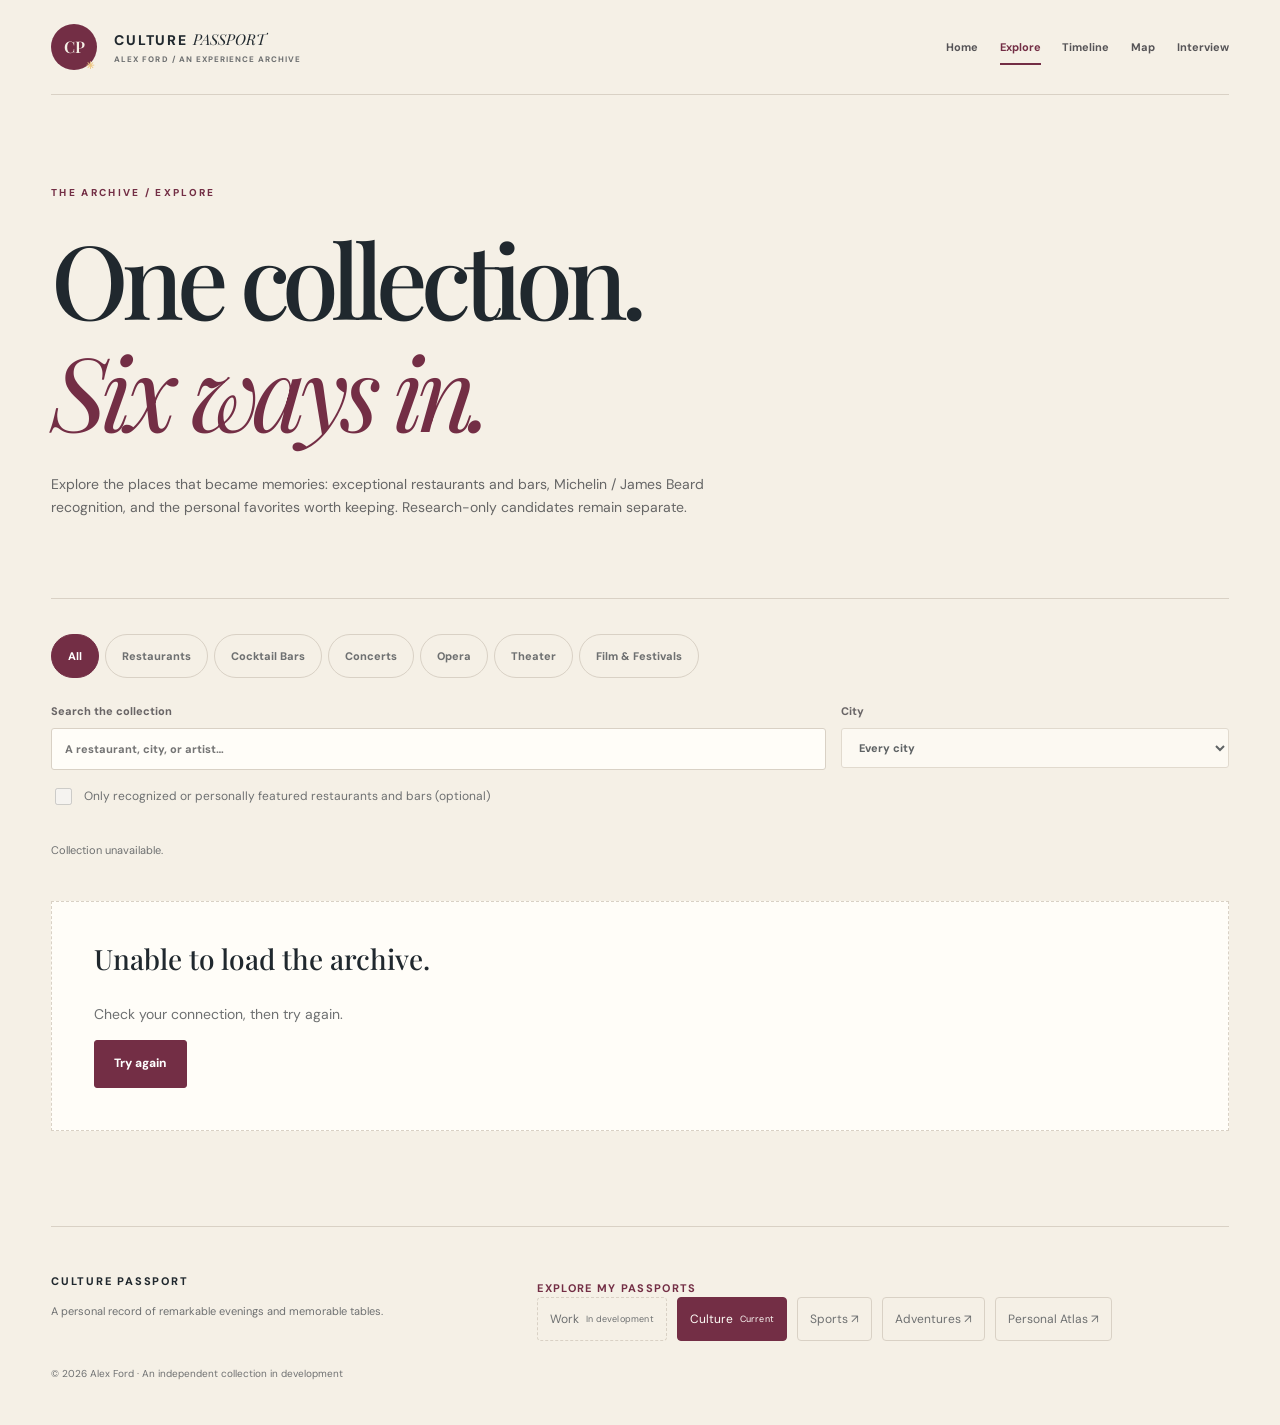
==== explore.html @ 27fec859 "Make optional dining highlights explicit in Explore" ====
<!doctype html>
<html lang="en"><head>
<meta charset="utf-8"><meta name="viewport" content="width=device-width,initial-scale=1,viewport-fit=cover">
<meta name="theme-color" content="#f5f0e6"><meta name="description" content="Culture Passport — a personal record of restaurants, concerts, opera, theater and film, organized by memory, venue and time.">
<meta name="robots" content="noindex, nofollow">
<title>Explore | Culture Passport · Alex Ford</title>
<link rel="icon" href="./favicon.svg" type="image/svg+xml"><link rel="stylesheet" href="./assets/site.css?v=20261027">
<script defer src="./assets/app.js?v=20261027"></script>
</head><body data-page="explore"><a class="skip-link" href="#main">Skip to content</a><div class="layout"><header class="masthead">
  <a class="monogram" href="./index.html" aria-label="Culture Passport home">CP<span>✳</span></a>
  <a class="wordmark" href="./index.html">CULTURE <em>PASSPORT</em><small>ALEX FORD / AN EXPERIENCE ARCHIVE</small></a>
  <nav class="nav" aria-label="Primary navigation">
    <a data-nav="home" href="./index.html">Home</a>
    <a data-nav="explore" href="./explore.html">Explore</a>
    <a data-nav="timeline" href="./timeline.html">Timeline</a>
    <a data-nav="map" href="./map.html">Map</a>
    <a data-nav="interview" href="./interview.html">Interview</a>
  </nav>
</header><main id="main">
<section class="page-intro"><p class="eyebrow">THE ARCHIVE / EXPLORE</p><h1>One collection.<br><em>Six ways in.</em></h1><p>Explore the places that became memories: exceptional restaurants and bars, Michelin / James Beard recognition, and the personal favorites worth keeping. Research-only candidates remain separate.</p></section>
<section class="browser" aria-label="Explore controls"><div class="tabstrip" role="group" aria-label="Culture category"><button type="button" data-type="all" class="active" aria-pressed="true">All</button><button type="button" data-type="dining" aria-pressed="false">Restaurants</button><button type="button" data-type="bar" aria-pressed="false">Cocktail Bars</button><button type="button" data-type="concert" aria-pressed="false">Concerts</button><button type="button" data-type="opera" aria-pressed="false">Opera</button><button type="button" data-type="theater" aria-pressed="false">Theater</button><button type="button" data-type="film" aria-pressed="false">Film & Festivals</button></div><div class="filter-row"><label>Search the collection<input id="search" type="search" placeholder="A restaurant, city, or artist…"></label><label>City<select id="city-filter"><option value="">Every city</option></select></label></div><label class="memory-option"><input id="highlights-only" type="checkbox"> Only recognized or personally featured restaurants and bars (optional)</label><p class="result-count" id="result-count" aria-live="polite"></p></section>
<div id="explore-results" class="record-grid" aria-live="polite"><div class="empty">Loading records…</div></div>
</main><footer class="footer">
  <div><strong>CULTURE PASSPORT</strong><p>A personal record of remarkable evenings and memorable tables.</p></div>
  <div class="passport-navigation"><p class="passport-label">Explore my Passports</p><nav class="passport-links" aria-label="Passports"><span data-passport="work" class="passport-pending">Work<small>In development</small></span><span data-passport="culture" aria-current="true">Culture<small>Current</small></span><a data-passport="sports" href="https://sports.alexlford.com">Sports ↗</a><a data-passport="adventures" href="https://adventures.alexlford.com">Adventures ↗</a><a data-passport="atlas" href="https://alexlford.github.io/life-map/atlas.html">Personal Atlas ↗</a></nav></div>
  <small>© 2026 Alex Ford · An independent collection in development</small>
</footer></div></body></html>
---- assets/site.css ----
@import url('https://fonts.googleapis.com/css2?family=DM+Sans:wght@400;500;600;700;800&family=Playfair+Display:ital,wght@0,400;0,500;0,600;1,400;1,500&display=swap');
:root{--paper:#f5f0e6;--cream:#fffdf8;--ink:#20282e;--muted:#6e7071;--line:#d9d1c5;--wine:#732e45;--wineDark:#502035;--gold:#ae8a4d;--blue:#31576c;--sage:#647d69;--dark:#202a2d;--sans:'DM Sans',Arial,sans-serif;--serif:'Playfair Display',Georgia,serif;color-scheme:light}
*{box-sizing:border-box}html{scroll-behavior:smooth}body{font:400 14px/1.65 var(--sans);background:var(--paper);color:var(--ink);margin:0}a{color:inherit}a:hover{text-decoration-color:var(--wine)}button,input,select,textarea{font:inherit}button{cursor:pointer}button:focus-visible,a:focus-visible,select:focus-visible,input:focus-visible,textarea:focus-visible{outline:3px solid var(--wine);outline-offset:3px}h1,h2,h3,p{margin-top:0}h1,h2,h3{line-height:1.1}.layout{width:min(1400px,100%);margin:auto;padding:0 clamp(18px,4vw,64px)}.masthead{min-height:95px;display:flex;align-items:center;gap:17px;border-bottom:1px solid var(--line)}.monogram{position:relative;display:grid;place-items:center;flex:none;width:46px;height:46px;background:var(--wine);color:var(--paper);text-decoration:none;border-radius:50%;font:600 16px/1 var(--serif)}.monogram span{position:absolute;right:3px;bottom:0;font-size:10px;color:#eec884}.wordmark{font-size:14px;letter-spacing:.13em;line-height:1.25;text-decoration:none;font-weight:800;white-space:nowrap}.wordmark em{font-family:var(--serif);font-size:15px;font-weight:400;letter-spacing:0}.wordmark small{display:block;margin-top:5px;font-size:8px;color:var(--muted);letter-spacing:.13em}.nav{display:flex;margin-left:auto;align-items:center;gap:clamp(10px,1.7vw,25px)}.nav a{font-size:11px;font-weight:700;text-decoration:none;color:#565457;padding:12px 0;position:relative}.nav a.active,.nav a:hover{color:var(--wine)}.nav a.active:after{content:'';height:2px;position:absolute;left:0;right:0;bottom:4px;background:var(--wine)}
.eyebrow{font-size:10px;letter-spacing:.23em;text-transform:uppercase;font-weight:800;color:var(--wine);margin:0 0 20px}.tiny-star{font-size:20px;vertical-align:middle;margin-right:7px;color:var(--gold)}h1,h2,h3,blockquote{font-family:var(--serif);font-weight:500}h1 em,h2 em,blockquote em{font-weight:400;color:var(--wine)}.hero{display:grid;grid-template-columns:minmax(0,1.18fr) minmax(280px,.82fr);border-bottom:1px solid var(--line);min-height:600px}.hero-copy{padding:clamp(74px,8vw,130px) 24px 90px 0;display:flex;align-items:flex-start;flex-direction:column}.hero h1{font-size:clamp(66px,7.5vw,122px);letter-spacing:-.072em;line-height:.99;margin:0 0 35px}.lead{max-width:540px;font-size:clamp(15px,1.6vw,19px);line-height:1.65;color:#555759}.hero-links{display:flex;align-items:center;gap:26px;margin-top:28px;flex-wrap:wrap}.button-main{display:inline-flex;align-items:center;gap:25px;justify-content:space-between;border:1px solid var(--wine);background:var(--wine);padding:13px 19px;color:white;text-decoration:none;font-size:12px;font-weight:800;border-radius:3px}.button-main:hover{background:var(--wineDark)}.text-link{font-weight:800;color:var(--wine);font-size:12px;text-decoration:none;border-bottom:1px solid #bfaea6;padding-bottom:5px}.hero-art{position:relative;overflow:hidden;background:var(--wine);margin:35px 0 35px 24px;color:#e8cf9d;display:grid;place-items:center;min-height:530px}.hero-art:before{content:'';position:absolute;border:1px solid rgba(250,233,199,.2);inset:28px}.hero-orbit{width:70%;max-width:335px;aspect-ratio:1;border:1px solid rgba(237,215,171,.66);border-radius:50%;display:grid;place-items:center;position:relative;transform:rotate(-12deg)}.hero-orbit:before,.hero-orbit:after{content:'';position:absolute;border:1px solid rgba(237,215,171,.36);border-radius:50%;inset:16px}.hero-orbit:after{inset:-24px;border-style:dashed;opacity:.45}.hero-orbit span{font:italic clamp(60px,9vw,128px)/1 var(--serif);color:#f3e4c8}.art-label{position:absolute;font-size:9px;letter-spacing:.23em;font-weight:700;left:55px}.art-top{top:52px}.art-bottom{bottom:55px}.art-star{position:absolute;font-style:normal;font-size:28px}.star-one{top:26%;right:14%}.star-two{bottom:25%;left:14%;font-size:16px}.metrics{display:grid;grid-template-columns:repeat(4,1fr);border-bottom:1px solid var(--line)}.metrics>div{padding:26px 14px 28px;border-right:1px solid var(--line)}.metrics>div:last-child{border-right:0}.metrics strong{font:500 45px/1 var(--serif);display:block}.metrics span{display:block;font-size:10px;letter-spacing:.06em;color:var(--muted);margin-top:8px}
.home-section{padding:90px 0;border-bottom:1px solid var(--line)}.section-head{display:flex;align-items:end;justify-content:space-between;gap:24px;margin-bottom:32px}.section-head h2,.home-section h2,.copy-panel h2{font-size:clamp(36px,4vw,57px);letter-spacing:-.04em;margin:0}.section-head>p{max-width:300px;color:var(--muted);font-size:12px}.chapter-grid{display:grid;grid-template-columns:repeat(4,1fr);gap:14px}.chapter{min-height:354px;display:flex;flex-direction:column;padding:22px;border:1px solid var(--line);background:var(--cream);text-decoration:none;transition:transform .2s,border-color .2s}.chapter:hover{transform:translateY(-4px);border-color:var(--wine)}.chapter-symbol{font-size:58px;line-height:1;color:var(--wine);height:94px;font-family:var(--serif)}.chapter-concert .chapter-symbol{color:var(--blue)}.chapter-opera .chapter-symbol{color:var(--sage)}.chapter-theater .chapter-symbol{color:var(--gold)}.chapter-number{font-size:9px;color:var(--wine);font-weight:800;letter-spacing:.14em}.chapter h3{font-size:clamp(23px,2.4vw,35px);letter-spacing:-.04em;margin:13px 0 10px}.chapter p{color:var(--muted);font-size:12px;line-height:1.7}.chapter-bottom{display:flex;align-items:center;justify-content:space-between;gap:8px;border-top:1px solid var(--line);margin-top:auto;padding-top:18px;font-size:10px;color:var(--wine)}.chapter-bottom b{font-weight:800}.split-section{display:grid;grid-template-columns:.7fr 1.3fr;gap:50px}.section-intro{max-width:380px;color:var(--muted);font-size:13px;line-height:1.8;margin:26px 0}.featured-list{border-top:1px solid var(--line)}.feature-row{display:grid;grid-template-columns:100px 1fr auto;align-items:center;gap:18px;text-decoration:none;padding:24px 10px;border-bottom:1px solid var(--line)}.feature-row:hover{background:rgba(115,46,69,.04)}.feature-year{font:24px var(--serif);color:var(--wine)}.feature-row strong{font:22px var(--serif)}.feature-row small{display:block;color:var(--muted);font-size:11px}.feature-arrow{color:var(--wine)}.closing{text-align:center;padding:105px 0 115px}.closing>span{font-size:30px;color:var(--wine)}.closing blockquote{font-size:clamp(34px,4.5vw,65px);line-height:1.3;margin:25px auto 35px}.closing>div{display:flex;gap:30px;justify-content:center;flex-wrap:wrap}.closing a{font-size:12px;color:var(--wine);font-weight:700}.footer{display:grid;grid-template-columns:1fr 1fr;gap:25px;padding:42px 0;border-top:1px solid var(--line);color:var(--muted)}.footer strong{font-weight:800;color:var(--ink);letter-spacing:.16em;font-size:11px}.footer p{font-size:11px;margin:10px 0 0}.footer small{grid-column:1/-1;font-size:10px}.footer-links{display:flex;justify-content:flex-end;align-items:start;gap:20px;flex-wrap:wrap}.footer-links a{text-decoration:none;color:var(--wine);font-size:11px;font-weight:700}
.page-intro{padding:90px 0 65px;border-bottom:1px solid var(--line)}.page-intro h1{font-size:clamp(65px,8vw,115px);letter-spacing:-.07em;margin:0 0 26px}.page-intro>p:last-child{color:#666;max-width:670px;font-size:14px}.browser{padding:35px 0 22px}.tabstrip{display:flex;flex-wrap:wrap;gap:6px}.tabstrip button{border:1px solid var(--line);border-radius:30px;background:transparent;padding:10px 16px;font-size:11px;font-weight:800;color:var(--muted)}.tabstrip button.active{background:var(--wine);border-color:var(--wine);color:white}.filter-row{display:grid;grid-template-columns:minmax(240px,2fr) minmax(190px,1fr);gap:15px;margin-top:24px}.filter-row label,.timeline-tools label{font-size:11px;font-weight:800;color:#696566}.filter-row input,.filter-row select,.timeline-tools select{display:block;width:100%;margin-top:8px;padding:11px 13px;border:1px solid var(--line);background:var(--cream);color:var(--ink);border-radius:3px}.result-count{font-size:11px;margin:18px 0 0;color:var(--muted)}.record-grid{display:grid;grid-template-columns:repeat(3,minmax(0,1fr));gap:16px;padding:20px 0 95px}.record-card{padding:25px;border:1px solid var(--line);background:var(--cream);display:flex;flex-direction:column;min-height:285px;text-decoration:none}.record-card:hover{border-color:var(--wine)}.record-card .eyebrow{margin-bottom:42px}.record-card h3{font-size:29px;letter-spacing:-.03em;margin:0 0 12px}.record-card p{color:var(--muted);font-size:12px;line-height:1.7}.record-footer{margin-top:auto;border-top:1px solid var(--line);padding-top:14px;display:flex;justify-content:space-between;gap:8px;color:var(--wine);font-size:11px;font-weight:700}.empty{grid-column:1/-1;padding:42px;border:1px dashed var(--line);background:var(--cream);color:var(--muted)}.empty h3{font-size:28px;color:var(--ink)}.empty a{font-weight:800;color:var(--wine)}.timeline-tools{display:flex;align-items:end;justify-content:space-between;gap:20px;padding:26px 0}.timeline-tools select{min-width:220px}.timeline-tools>span{font-size:11px;color:var(--muted)}.timeline-results{padding:0 0 90px}.timeline-group{display:grid;grid-template-columns:160px 1fr;border-top:1px solid var(--line);padding:28px 0}.timeline-year{font:42px/1 var(--serif);color:var(--wine)}.timeline-stack{display:grid;gap:11px}.timeline-entry{background:var(--cream);border:1px solid var(--line);padding:19px 22px;text-decoration:none;display:grid;grid-template-columns:1fr auto;align-items:center;gap:15px}.timeline-entry h3{font:24px var(--serif);margin:4px 0}.timeline-entry small{color:var(--muted)}.timeline-entry>span{color:var(--wine)}
.map-intro{padding-bottom:40px}.map-intro h1{font-size:clamp(57px,7vw,95px)}.map-shell{display:grid;grid-template-columns:minmax(0,1fr) 270px;border:1px solid var(--line);background:var(--cream);margin:35px 0 95px;min-height:550px}.culture-map{height:550px;position:relative;background:#e6e8e5}.map-sidebar{padding:30px 24px;border-left:1px solid var(--line)}.map-sidebar h2{font-size:30px}.city-list{display:grid;gap:3px}.city-item{display:flex;flex-direction:column;padding:13px 0;border-bottom:1px solid var(--line);text-decoration:none;background:none;border-left:0;border-right:0;border-top:0;align-items:flex-start;text-align:left;color:var(--ink);width:100%}.city-item strong{font-size:12px}.city-item span{font-size:11px;color:var(--muted)}.leaflet-container{font:12px var(--sans)}.leaflet-popup-content a{color:var(--wine);font-weight:700}.culture-marker{height:28px;width:28px;border:3px solid #fff;border-radius:50%;background:var(--wine);box-shadow:0 2px 12px #0005;display:grid;place-items:center;color:white;font-weight:800;font-size:12px}
.breadcrumbs{padding:28px 0}.breadcrumbs a{font-size:12px;color:var(--wine);text-decoration:none}.detail{padding:60px 0 100px;max-width:910px}.detail h1{font-size:clamp(53px,7vw,102px);letter-spacing:-.06em}.detail-lead{font:clamp(20px,2.5vw,30px)/1.5 var(--serif);margin:28px 0 48px;color:#53545a}.detail-grid{display:grid;grid-template-columns:1fr 1fr;gap:20px;margin:40px 0}.detail-metric{border-top:1px solid var(--line);padding:16px 0}.detail-metric small{display:block;letter-spacing:.09em;font-size:10px;color:var(--wine);font-weight:800}.detail-metric strong{font-size:15px}.award-list{display:grid;gap:11px}.award-card{padding:18px 20px;border:1px solid var(--line);background:var(--cream)}.award-card p{margin:4px 0 0;color:var(--muted);font-size:11px}.award-card a{font-size:11px;color:var(--wine)}.detail h2{font-size:38px;margin:38px 0 16px}.caveat{padding:18px;border-left:3px solid var(--gold);background:#efe8dc;color:#666;font-size:12px}.detail-note{font-size:12px;color:var(--muted)}
.interview-banner{display:flex;gap:18px;background:#ece0d9;border:1px solid #d3b9b0;padding:20px 24px;margin:34px 0}.interview-banner>span{font-size:27px;color:var(--wine)}.interview-banner strong{font-size:14px}.interview-banner p{font-size:12px;margin:5px 0 0}.interview-actions{display:flex;align-items:center;justify-content:space-between;gap:20px;margin-bottom:20px}.interview-actions>span{font-size:11px;color:var(--muted)}.interview-list{display:grid;grid-template-columns:repeat(2,minmax(0,1fr));gap:12px}.interview-item{background:var(--cream);border:1px solid var(--line);padding:22px}.interview-item h3{font:25px var(--serif);margin:8px 0}.interview-item p{font-size:12px;color:var(--muted);line-height:1.65}.interview-item .tag{font-size:9px;color:var(--wine);letter-spacing:.07em;font-weight:800}.locked{border-left:3px solid var(--sage);padding:7px 11px;background:#eef0e9;font-size:11px;color:#445d46}.locked.maybe{border-color:var(--gold);background:#f5eddb;color:#745827}.locked.no{border-color:#ab8e8e;background:#f2e9e8}.choices{display:flex;gap:6px;flex-wrap:wrap;margin-top:18px}.choices button{border:1px solid var(--line);border-radius:30px;background:transparent;color:var(--ink);padding:7px 13px;font-size:11px;font-weight:800}.choices button.active{background:var(--wine);color:white;border-color:var(--wine)}.source-link{display:inline-block;color:var(--wine);font-size:11px;margin-top:14px}.copy-panel{border-top:1px solid var(--line);padding:65px 0 100px;margin-top:55px}.copy-panel p:not(.eyebrow){font-size:12px;color:var(--muted)}textarea{width:100%;border:1px solid var(--line);padding:15px;background:var(--cream);color:var(--ink);font-size:12px;line-height:1.6}.copy-actions{margin-top:12px;display:flex;align-items:center;gap:15px;flex-wrap:wrap}.button-quiet{border:1px solid var(--line);background:transparent;padding:12px 15px;color:var(--wine);font-size:12px;font-weight:700}.copy-actions>span{font-size:12px}
@media(max-width:1100px){.chapter-grid{grid-template-columns:repeat(2,minmax(0,1fr))}.chapter{min-height:300px}.record-grid{grid-template-columns:repeat(2,minmax(0,1fr))}.masthead{flex-wrap:wrap;padding:15px 0}.nav{width:100%;order:3;margin-left:0;overflow:auto;white-space:nowrap;gap:25px}.hero{grid-template-columns:1fr .85fr}.hero-art{min-height:450px}.hero h1{font-size:clamp(61px,7vw,95px)}}
@media(max-width:720px){.hero{display:block}.hero-copy{padding:70px 0 55px}.hero-art{margin:0 0 25px;min-height:290px}.hero-orbit{max-width:230px}.art-label{left:34px}.metrics{grid-template-columns:repeat(2,1fr)}.metrics>div:nth-child(2){border-right:0}.metrics>div:nth-child(-n+2){border-bottom:1px solid var(--line)}.home-section{padding:65px 0}.section-head{display:block}.section-head>p{max-width:none;margin:18px 0 0}.split-section{grid-template-columns:1fr}.record-grid,.interview-list{grid-template-columns:1fr}.page-intro{padding:62px 0 44px}.map-shell{grid-template-columns:1fr}.culture-map{height:390px}.map-shell{min-height:0}.map-sidebar{border-left:0;border-top:1px solid var(--line)}.timeline-group{grid-template-columns:105px 1fr}.timeline-year{font-size:30px}.filter-row{grid-template-columns:1fr}.footer{grid-template-columns:1fr}.footer-links{justify-content:flex-start}.footer small{grid-column:1}.detail-grid{grid-template-columns:1fr}.interview-actions{display:block}.interview-actions>span{display:inline-block;margin-top:15px}}
@media(max-width:450px){.wordmark{font-size:11px}.wordmark em{font-size:13px}.monogram{width:40px;height:40px}.hero h1{font-size:61px}.hero-links{align-items:flex-start;flex-direction:column}.chapter-grid{grid-template-columns:1fr}.chapter{min-height:260px}.chapter-symbol{height:68px;font-size:48px}.feature-row{grid-template-columns:70px 1fr auto;gap:7px}.feature-year{font-size:18px}.feature-row strong{font-size:17px}.timeline-group{grid-template-columns:1fr;gap:15px}.timeline-year{font-size:28px}}
@media(prefers-reduced-motion:reduce){html{scroll-behavior:auto}.chapter{transition:none}}

.interview-period{margin:0 0 24px;padding:11px 0;border-bottom:1px solid var(--line);color:var(--muted);font-size:11px;letter-spacing:.06em;font-weight:700}

.memory-option{display:inline-flex;align-items:center;gap:9px;color:var(--muted);font-size:12px;margin:15px 0}.memory-option input{accent-color:var(--wine);width:17px;height:17px}.interview-screen{padding:12px 0 20px}.interview-screen .eyebrow{margin-bottom:12px}.qualifies{font-size:10px!important;letter-spacing:.08em;color:var(--wine)!important;font-weight:800;text-transform:uppercase}.qualifies.neutral{color:var(--muted)!important}.interview-screen .tabstrip{margin-bottom:10px}

.chapter-grid{grid-template-columns:repeat(5,minmax(0,1fr))}.chapter-bar .chapter-symbol{color:#82577e}.chapter-bar .chapter-number{color:#82577e}@media(max-width:1100px){.chapter-grid{grid-template-columns:repeat(3,minmax(0,1fr))}}@media(max-width:720px){.chapter-grid{grid-template-columns:repeat(2,minmax(0,1fr))}}@media(max-width:450px){.chapter-grid{grid-template-columns:1fr}}

/* Memory-first presentation: the experience, not the booking, has prominence. */
.memory-period{font-size:12px;letter-spacing:.06em;text-transform:uppercase;color:var(--wine);font-weight:800;margin:9px 0 46px}
.detail .memory-heading{font:400 clamp(28px,3.2vw,48px)/1.24 var(--serif);letter-spacing:-.03em;margin:38px 0 17px}
.memory-quote{font:400 clamp(18px,2vw,25px)/1.65 var(--serif);color:#505155;max-width:780px;margin:0 0 37px}
.memory-favorite{margin-top:12px}
.memory-disclosure{font-size:12px;color:var(--muted);max-width:560px;margin-bottom:32px}
.archive-details{margin-top:68px;border-top:1px solid var(--line);border-bottom:1px solid var(--line);padding:17px 0;color:var(--muted);font-size:12px}
.archive-details summary{cursor:pointer;font-weight:700;color:var(--wine);font-size:12px}
.archive-details-body{padding:18px 0 3px;max-width:680px;line-height:1.65;overflow-wrap:anywhere}
.archive-details-body p{margin:0 0 12px}
.archive-details-body strong{color:var(--ink)}
.timeline-memory{color:var(--muted);font-size:12px;line-height:1.7;margin:4px 0 0;max-width:560px}

/* Stable, keyboard- and touch-friendly interview batching. */
.interview-pagination{display:flex;align-items:center;justify-content:space-between;gap:12px;margin:24px 0 0;padding:18px 0;border-top:1px solid var(--line);border-bottom:1px solid var(--line)}
.interview-pagination button{min-height:42px;border:1px solid var(--line);background:var(--cream);color:var(--wine);font-size:12px;font-weight:750;padding:10px 15px;cursor:pointer}
.interview-pagination button:disabled{opacity:.35;cursor:not-allowed}
.interview-pagination span{color:var(--muted);font-size:12px;text-align:center}
.interview-save-status{color:var(--muted);font-size:12px;margin:3px 0 18px}
.choices button{min-height:40px;cursor:pointer}
.choices button:focus-visible,.interview-pagination button:focus-visible{outline:3px solid var(--wine);outline-offset:3px}
@media(max-width:520px){.interview-pagination{flex-wrap:wrap}.interview-pagination span{order:-1;flex:1 0 100%}.interview-pagination button{flex:1}}

/* Performance interview; selections retain layout, focus and scroll position. */
.arts-interview-invite{display:flex;align-items:center;justify-content:space-between;gap:30px;margin:0 0 28px;padding:22px 24px;border:1px solid var(--line);background:var(--cream)}
.arts-interview-invite h2{font-family:var(--serif);font-size:25px;margin:5px 0}.arts-interview-invite p:not(.eyebrow){font-size:13px;color:var(--muted);max-width:620px;margin:5px 0}
.arts-interview-invite .text-link{flex-shrink:0}
.performance-confirmed,.performance-screening,.performance-memory-notes{margin:40px 0}
.performance-known-grid{display:grid;grid-template-columns:repeat(2,minmax(0,1fr));gap:10px}
.performance-known-grid a{display:flex;flex-direction:column;gap:6px;padding:16px;border:1px solid var(--line);color:var(--ink);text-decoration:none;background:var(--cream)}
.performance-known-grid a:hover{border-color:var(--wine)}.performance-known-grid strong{font-size:15px}.performance-known-grid span{color:var(--muted);font-size:12px}
.performance-candidates{display:grid;grid-template-columns:repeat(2,minmax(0,1fr));gap:18px}.performance-candidates .interview-item{margin:0}
.performance-lead-context{font-style:italic}.performance-progress{font-size:12px;color:var(--muted)}
.performance-memory-notes{max-width:800px}.performance-memory-notes h2{font-family:var(--serif);font-size:30px}.performance-memory-notes p{color:var(--muted)}
.performance-memory-notes label{display:block;font-size:12px;font-weight:bold;margin:16px 0 8px}
.performance-memory-notes textarea{width:100%;box-sizing:border-box;padding:15px;border:1px solid var(--line);background:var(--cream);color:var(--ink);font:inherit}
.performance-return{padding:12px 0 50px}
@media(max-width:730px){.arts-interview-invite{display:block}.arts-interview-invite .text-link{display:inline-block;margin-top:18px}.performance-known-grid,.performance-candidates{grid-template-columns:1fr}}


/* Prelaunch responsive/a11y polish: deliberate layouts at narrow screen widths. */
.skip-link{position:fixed;z-index:10000;top:12px;left:12px;padding:11px 16px;background:var(--cream);color:var(--wine);border:2px solid var(--wine);border-radius:4px;font-weight:800;transform:translateY(-160%);transition:transform .12s ease}
.skip-link:focus,.skip-link:focus-visible{transform:translateY(0)}
main:focus{outline:none}
.nav a{display:inline-flex;align-items:center;justify-content:center;min-height:44px}
.tabstrip button,.choices button,.interview-pagination button,.city-item,.button-main,.button-quiet{min-height:44px}
.wordmark,.chapter h3,.record-card h3,.detail h1,.page-intro h1{overflow-wrap:anywhere}
.chapter,.record-card,.feature-row,.timeline-entry,.interview-item{min-width:0}
.map-sidebar,.map-shell,.culture-map{min-width:0}
.page-intro h1,.hero h1{hyphens:none}
@media(max-width:720px){
 .layout{padding-left:max(16px,env(safe-area-inset-left));padding-right:max(16px,env(safe-area-inset-right))}
 .nav{display:grid;grid-template-columns:repeat(5,minmax(0,1fr));gap:2px;width:100%;margin:0;padding-top:6px;overflow:visible;white-space:normal}
 .nav a{min-width:0;padding:10px 2px;text-align:center;font-size:clamp(9px,2.6vw,12px);line-height:1.2}
 .page-intro h1{font-size:clamp(42px,10vw,70px);line-height:1.04}
 .hero h1{font-size:clamp(46px,11.8vw,78px);line-height:1.02}
 .metrics strong{font-size:clamp(31px,8vw,45px)}
 .feature-row{grid-template-columns:65px minmax(0,1fr) 20px}
 .footer{padding-bottom:max(42px,env(safe-area-inset-bottom))}
 .interview-actions .tabstrip{gap:8px}
 .filter-row input,.filter-row select,.timeline-tools select,.performance-memory-notes textarea,.copy-panel textarea{font-size:16px}
 .copy-actions button{max-width:100%}
 .map-shell,.culture-map{width:100%}
 .archive-details-body{overflow-wrap:anywhere}
}
@media(max-width:390px){
 .monogram{width:38px;height:38px}
 .wordmark{font-size:10px;letter-spacing:.06em;white-space:normal}
 .wordmark em{font-size:12px}
 .chapter{padding:20px}
 .hero h1{font-size:clamp(40px,11vw,52px)}
 .timeline-year{overflow-wrap:anywhere}
 .tabstrip button{padding:9px 12px}
 .page-intro h1{font-size:clamp(40px,10.6vw,48px)}
}
@media(prefers-reduced-motion:reduce){.skip-link{transition:none}}


/* Editorial experience pages: personally remembered moments first, verified venue history second. */
.experience-orientation{display:grid;grid-template-columns:repeat(2,minmax(0,1fr));border-top:1px solid var(--line);border-bottom:1px solid var(--line);margin:24px 0 42px;gap:14px}
.orientation-item{padding:18px 4px 19px;display:flex;flex-direction:column;gap:7px}
.orientation-item span{font-size:10px;font-weight:800;letter-spacing:.2em;color:var(--wine)}
.orientation-item strong{font-size:14px;font-weight:650;line-height:1.5}
.feature-story{margin:55px 0;padding:42px clamp(20px,4vw,56px);border:1px solid var(--line);background:var(--cream)}
.feature-story>h2{font:500 clamp(30px,4vw,49px)/1.15 var(--serif);margin:0 0 26px;letter-spacing:-.035em}
.feature-story-paragraph{font:400 clamp(15px,1.6vw,18px)/1.85 var(--sans);color:#484e50;max-width:67ch;margin-bottom:23px}
.feature-story h3{font:500 28px/1.25 var(--serif);margin:41px 0 19px}
.heritage-list{list-style:none;display:grid;gap:0;margin:0;padding:0}
.heritage-chapter{display:grid;grid-template-columns:90px minmax(0,1fr);gap:22px;border-top:1px solid var(--line);padding:16px 0}
.heritage-year{color:var(--wine);font:500 20px var(--serif)}
.heritage-copy strong{display:block;font-size:14px}.heritage-copy p{color:var(--muted);font-size:13px;margin:5px 0 0}
.feature-sources{display:flex;flex-wrap:wrap;gap:12px 20px;border-top:1px solid var(--line);padding-top:22px;margin-top:28px;font-size:12px}
.feature-sources>span{width:100%;color:var(--muted);font-size:10px;letter-spacing:.13em;font-weight:800}
.feature-sources a,.experience-navigation a{color:var(--wine);font-weight:700;text-underline-offset:4px}
.experience-navigation{display:flex;flex-wrap:wrap;gap:15px 30px;margin:34px 0;padding:18px 0;border-top:1px solid var(--line);border-bottom:1px solid var(--line);font-size:12px}
/* City-first maps avoid fictitious street-level GPS precision. */
.map-controls{display:flex;align-items:end;justify-content:space-between;gap:15px;padding:28px 0 0}
.map-controls label{display:block;font-size:11px;font-weight:800;color:var(--muted)}
.map-controls select{display:block;min-width:190px;max-width:100%;border:1px solid var(--line);border-radius:3px;margin-top:8px;padding:11px 12px;background:var(--cream);color:var(--ink)}
.map-summary{font-size:11px;color:var(--muted);text-align:right;margin:0 0 9px}
.map-disclaimer{font-size:12px;color:var(--muted);line-height:1.6;margin:5px 0 22px}
.city-section{border-bottom:1px solid var(--line)}
.city-summary{cursor:pointer;padding:15px 1px;list-style-position:inside;display:flex;align-items:center;justify-content:space-between;gap:12px}
.city-summary strong{font-size:13px}
.city-summary span{font-size:10px;color:var(--muted);text-align:right}
.city-summary:focus-visible,.map-popup-link:focus-visible{outline:3px solid var(--wine);outline-offset:3px}
.map-place-list{list-style:none;padding:0 0 15px;margin:0}
.map-place-list li+li{border-top:1px solid var(--line)}
.map-place-list a{display:flex;flex-direction:column;gap:2px;text-decoration:none;padding:9px 5px;font-size:12px;font-weight:700;color:var(--wine)}
.map-place-list a span{font-size:10px;font-weight:400;color:var(--muted)}
.map-popup-link{display:inline-block;border:0;border-bottom:1px solid var(--wine);background:transparent;color:var(--wine);padding:8px 0;font-size:12px;font-weight:800;cursor:pointer;text-align:left}
@media(max-width:720px){.map-controls{display:block}.map-summary{text-align:left;margin:12px 0 0}.map-shell{margin-top:21px}.feature-story{padding:26px 20px}.heritage-chapter{grid-template-columns:60px minmax(0,1fr);gap:13px}.orientation-item strong{font-size:12px}}
@media(max-width:390px){.experience-orientation{grid-template-columns:1fr;gap:0}.orientation-item+ .orientation-item{border-top:1px solid var(--line)}}

/* External venue lookups remain distinct from city-level memory maps. */
.experience-navigation a{display:inline-flex;align-items:center;min-height:44px}

/* Leaflet draws large translated tile/proxy elements. Clamp them inside the
 *  map viewport so the entire page cannot pan horizontally on phones. */
#culture-map{overflow:hidden;contain:paint}

/* A real tile-provider outage keeps the city list usable and explains the blank map. */
.map-tile-fallback{position:absolute;z-index:1000;left:14px;right:14px;bottom:16px;
  max-width:400px;margin:0 auto;padding:17px 21px;background:var(--cream);
  border:1px solid var(--line);box-shadow:0 9px 30px rgba(20,20,20,.15);
  font-size:13px;line-height:1.45;color:var(--ink)}
.map-tile-fallback[hidden]{display:none!important}
.map-tile-fallback strong{font-size:14px}
.map-tile-fallback p{margin:5px 0 10px;color:var(--muted)}
.map-tile-fallback a{color:var(--wine);font-weight:800;display:inline-flex;align-items:center;min-height:44px}
@media(max-width:390px){.map-tile-fallback{left:9px;right:9px;padding:12px 15px}}

/* Friend-recalled vignettes are explicit about uncertainty, not false visit claims. */
.recalled-notice{max-width:66ch;padding:16px 18px;margin:20px 0 28px;border-left:3px solid var(--wine);background:var(--cream);font-size:13px;line-height:1.8;color:var(--ink)}

/* Shared recollections have their own chapter on Home, not verified-visit metrics. */
.friend-memory-row .feature-year{color:var(--wine)}

/* Six cultural chapters. */
.chapter-grid{grid-template-columns:repeat(3,minmax(0,1fr))}
.chapter-film .chapter-symbol,.chapter-film .chapter-number{color:#8c5669}
@media(max-width:1100px){.chapter-grid{grid-template-columns:repeat(3,minmax(0,1fr))}}
@media(max-width:720px){.chapter-grid{grid-template-columns:repeat(2,minmax(0,1fr))}}
@media(max-width:450px){.chapter-grid{grid-template-columns:1fr}}


/* City editions: quiet editorial navigation grounded in confirmed experiences. */
.home-cities{padding-top:82px;padding-bottom:84px}
.home-cities .section-head>p{max-width:340px}
.city-editions{display:grid;grid-template-columns:repeat(3,minmax(0,1fr));gap:1px;border:1px solid var(--line);background:var(--line)}
.city-edition{min-width:0;min-height:254px;padding:27px clamp(19px,2.6vw,38px) 26px;background:var(--cream);text-decoration:none;display:flex;flex-direction:column;align-items:flex-start;transition:background-color .2s ease,transform .2s ease}
.city-edition:nth-child(3n+2){background:#eee5db}
.city-edition:nth-child(3n){background:#e6e9e3}
.city-edition:hover{background:#e0d2c4}
.city-edition:focus-visible{position:relative;z-index:1;outline:3px solid var(--wine);outline-offset:-3px}
.city-edition-number{font-size:10px;letter-spacing:.18em;color:var(--wine);font-weight:800}
.city-edition-name{font:500 clamp(28px,3vw,42px)/1.13 var(--serif);letter-spacing:-.045em;margin:28px 0 9px;overflow-wrap:anywhere}
.city-edition-count{font-size:11px;font-weight:700;color:var(--ink)}
.city-edition-memory{font-size:12px;color:#555a5b;line-height:1.55;margin:17px 0 23px;max-width:29ch}
.city-edition-cta{margin-top:auto;padding-top:8px;font-size:11px;font-weight:800;border-bottom:1px solid currentColor;color:var(--wine)}
.city-editions-footer{display:flex;justify-content:space-between;align-items:center;gap:22px;margin-top:21px}
.city-editions-footer p{font-size:11px;max-width:50ch;color:var(--muted);margin:0}
.city-editions-footer .text-link{white-space:nowrap;font-size:11px}
@media(max-width:880px){.city-editions{grid-template-columns:repeat(2,minmax(0,1fr))}.city-edition:nth-child(n){background:var(--cream)}.city-edition:nth-child(4n+2),.city-edition:nth-child(4n+3){background:#eee5db}}
@media(max-width:520px){.home-cities{padding-top:57px;padding-bottom:59px}.city-editions{grid-template-columns:minmax(0,1fr)}.city-edition:nth-child(n){background:var(--cream)}.city-edition:nth-child(even){background:#eee5db}.city-edition{min-height:211px;padding:23px 22px}.city-edition-name{font-size:35px;margin:17px 0 7px}.city-edition-memory{margin:12px 0 17px}.city-editions-footer{align-items:flex-start;flex-direction:column;gap:12px}.city-editions-footer .text-link{white-space:normal}}
@media(prefers-reduced-motion:reduce){.city-edition{transition:none}}


/* Independent Passport navigation: static links remain usable without scripts. */
.passport-navigation{min-width:0}
.passport-label{font-size:10px;font-weight:700;letter-spacing:.12em;text-transform:uppercase;margin:0 0 13px}
.passport-links{display:flex;flex-wrap:wrap;gap:10px;align-items:stretch}
.passport-links>a,.passport-links>span{display:inline-flex;align-items:center;flex-wrap:wrap;gap:7px;max-width:100%;min-height:44px;border:1px solid var(--line);border-radius:4px;padding:9px 12px;font-size:12px;line-height:1.4;letter-spacing:0;text-decoration:none}
.passport-links small{font-size:9px;grid-column:auto;letter-spacing:.02em}
.passport-links>a:hover{text-decoration:underline;text-underline-offset:3px}
.passport-links>a:focus-visible{outline:3px solid currentColor;outline-offset:3px}
.load-retry{min-height:44px;cursor:pointer}
.load-retry:focus-visible{outline:3px solid var(--wine);outline-offset:3px}
[aria-busy="false"][tabindex="-1"]:focus-visible{outline:3px solid var(--wine);outline-offset:3px}
.passport-pending{border-style:dashed!important}
.passport-label{color:var(--wine)}.passport-links>[aria-current="true"]{background:var(--wine);border-color:var(--wine);color:var(--cream)}.passport-pending{color:var(--muted)}@media(min-width:721px){.footer{grid-template-columns:1fr 1.5fr}}

/* Historic multi-room cultural destination: the four Rieger visits stay distinct. */
.onsite-experiences,.site-recognitions,.related-experiences{margin:60px 0}
.onsite-experiences>h2,.site-recognitions>h2,.related-experiences>h2{font:500 clamp(31px,4vw,49px)/1.15 var(--serif);letter-spacing:-.035em}
.onsite-intro{max-width:68ch;margin:0 0 24px;color:var(--muted);font-size:14px;line-height:1.75}
.onsite-grid{display:grid;grid-template-columns:repeat(2,minmax(0,1fr));gap:18px}
.onsite-item{border:1px solid var(--line);padding:27px;background:var(--cream)}
.onsite-item h3{font:500 clamp(27px,3vw,35px)/1.18 var(--serif);letter-spacing:-.03em;margin:10px 0 16px}
.onsite-item>p:not(.onsite-period){font-size:13px;line-height:1.8;color:#515559}
.onsite-period{font-size:10px;letter-spacing:.14em;text-transform:uppercase;font-weight:800;color:var(--wine)}
.onsite-item .onsite-memory{font-style:italic;color:var(--ink)!important}
.onsite-item .onsite-context{font-size:12px;border-left:2px solid var(--gold);padding-left:12px;margin:20px 0}
.onsite-award{padding:14px;margin:14px 0;border:1px solid #d5cbbf;background:#f8f5ee}
.onsite-award strong{font-size:12px;line-height:1.5}
.onsite-award p{font-size:11px;line-height:1.65;margin:6px 0;color:var(--muted)}
.onsite-award a,.onsite-sources a,.related-experiences a{font-size:11px;line-height:1.6;color:var(--wine);font-weight:700;text-decoration:underline;text-underline-offset:3px}
.onsite-sources{display:flex;flex-direction:column;align-items:flex-start;gap:8px;padding-top:16px;border-top:1px solid var(--line);margin-top:20px}
.related-experiences a{display:block;margin:12px 0;font-size:14px}
@media(max-width:720px){.onsite-grid{grid-template-columns:1fr}.onsite-item{padding:22px}}

/* Historical photographic evidence: research links, not unlicensed image copies. */
.interview-photo-evidence{margin:18px 0 16px;padding:17px;border:1px solid var(--line);background:var(--cream);display:grid;gap:13px}
.interview-photo-title{margin:0;font-size:10px;font-weight:800;letter-spacing:.14em;color:var(--wine)}
.interview-photo-item{padding-bottom:11px;border-bottom:1px solid var(--line)}
.interview-photo-link{font-size:13px;font-weight:700;color:var(--wine);text-decoration:underline;text-underline-offset:3px}
.interview-photo-caption,.interview-photo-caveat{font-size:11px;color:var(--muted);line-height:1.55;margin:5px 0 0}
.interview-photo-caveat{font-style:italic}
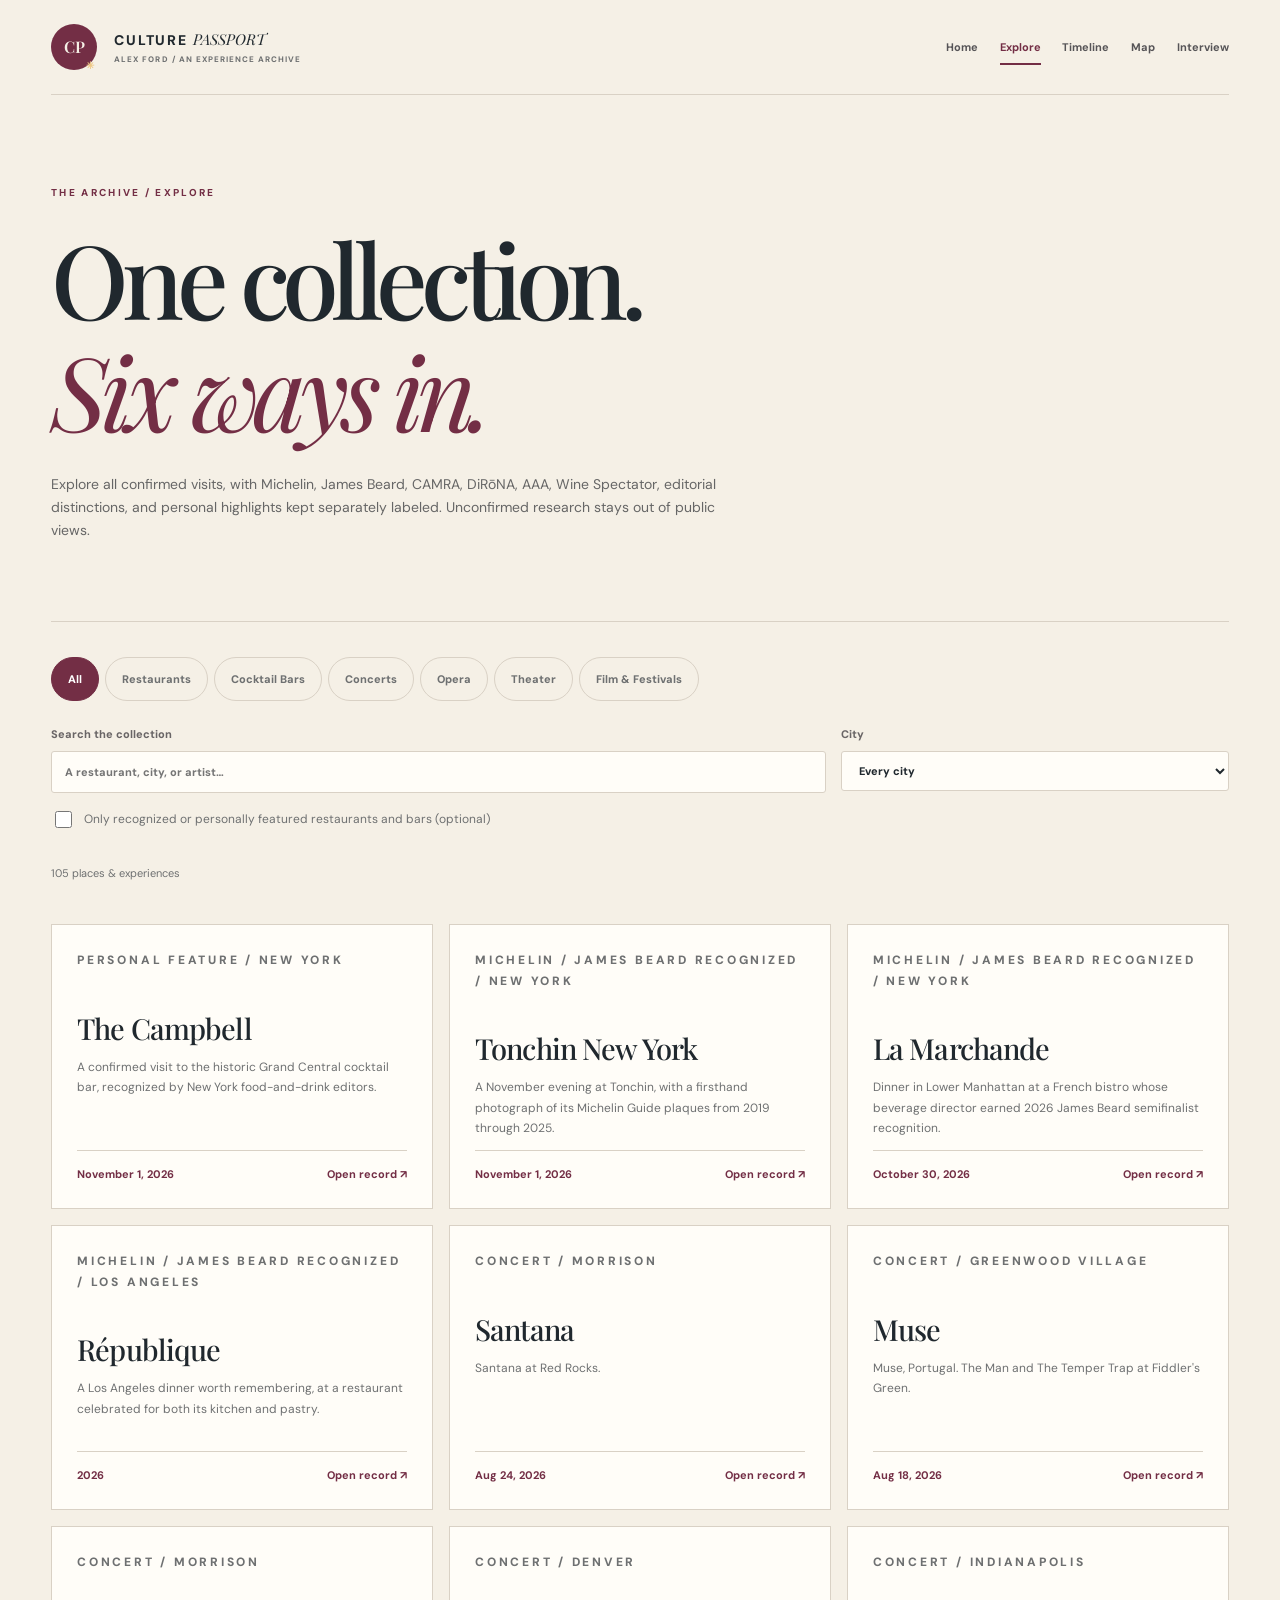
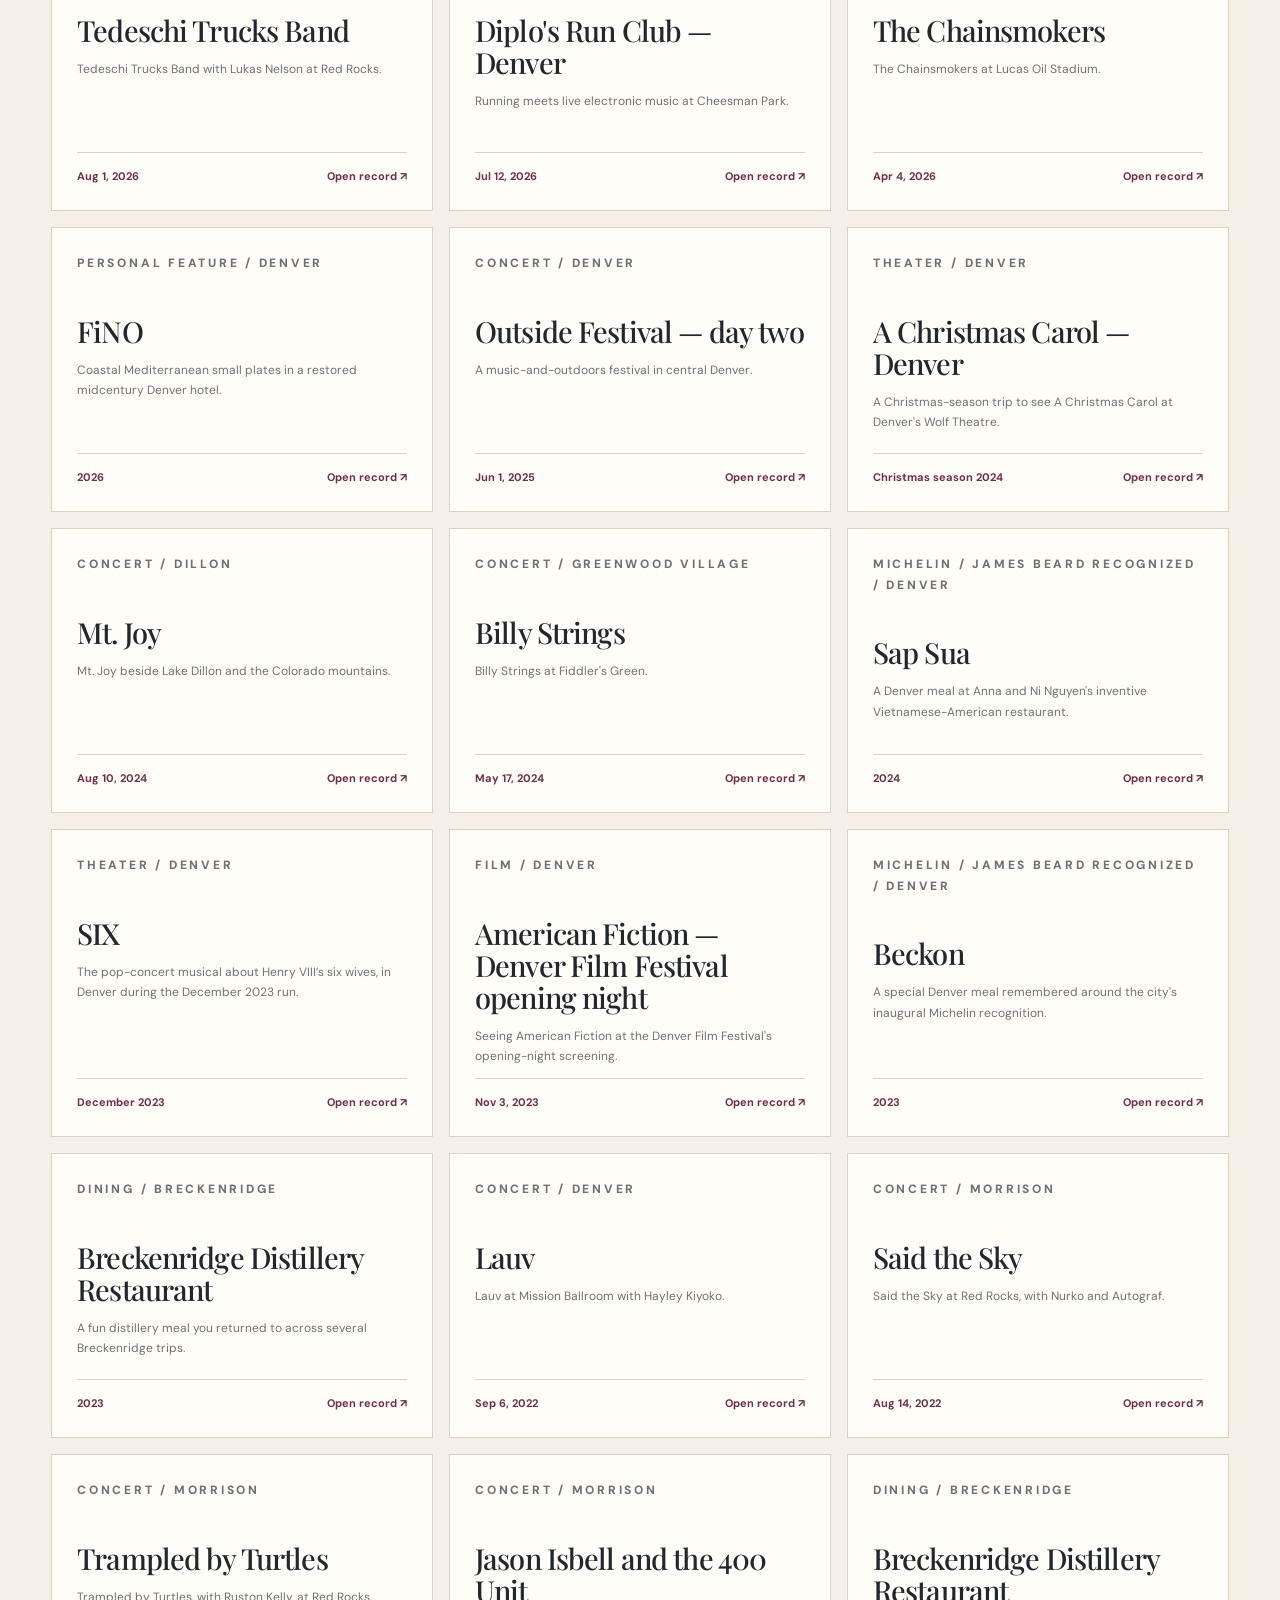
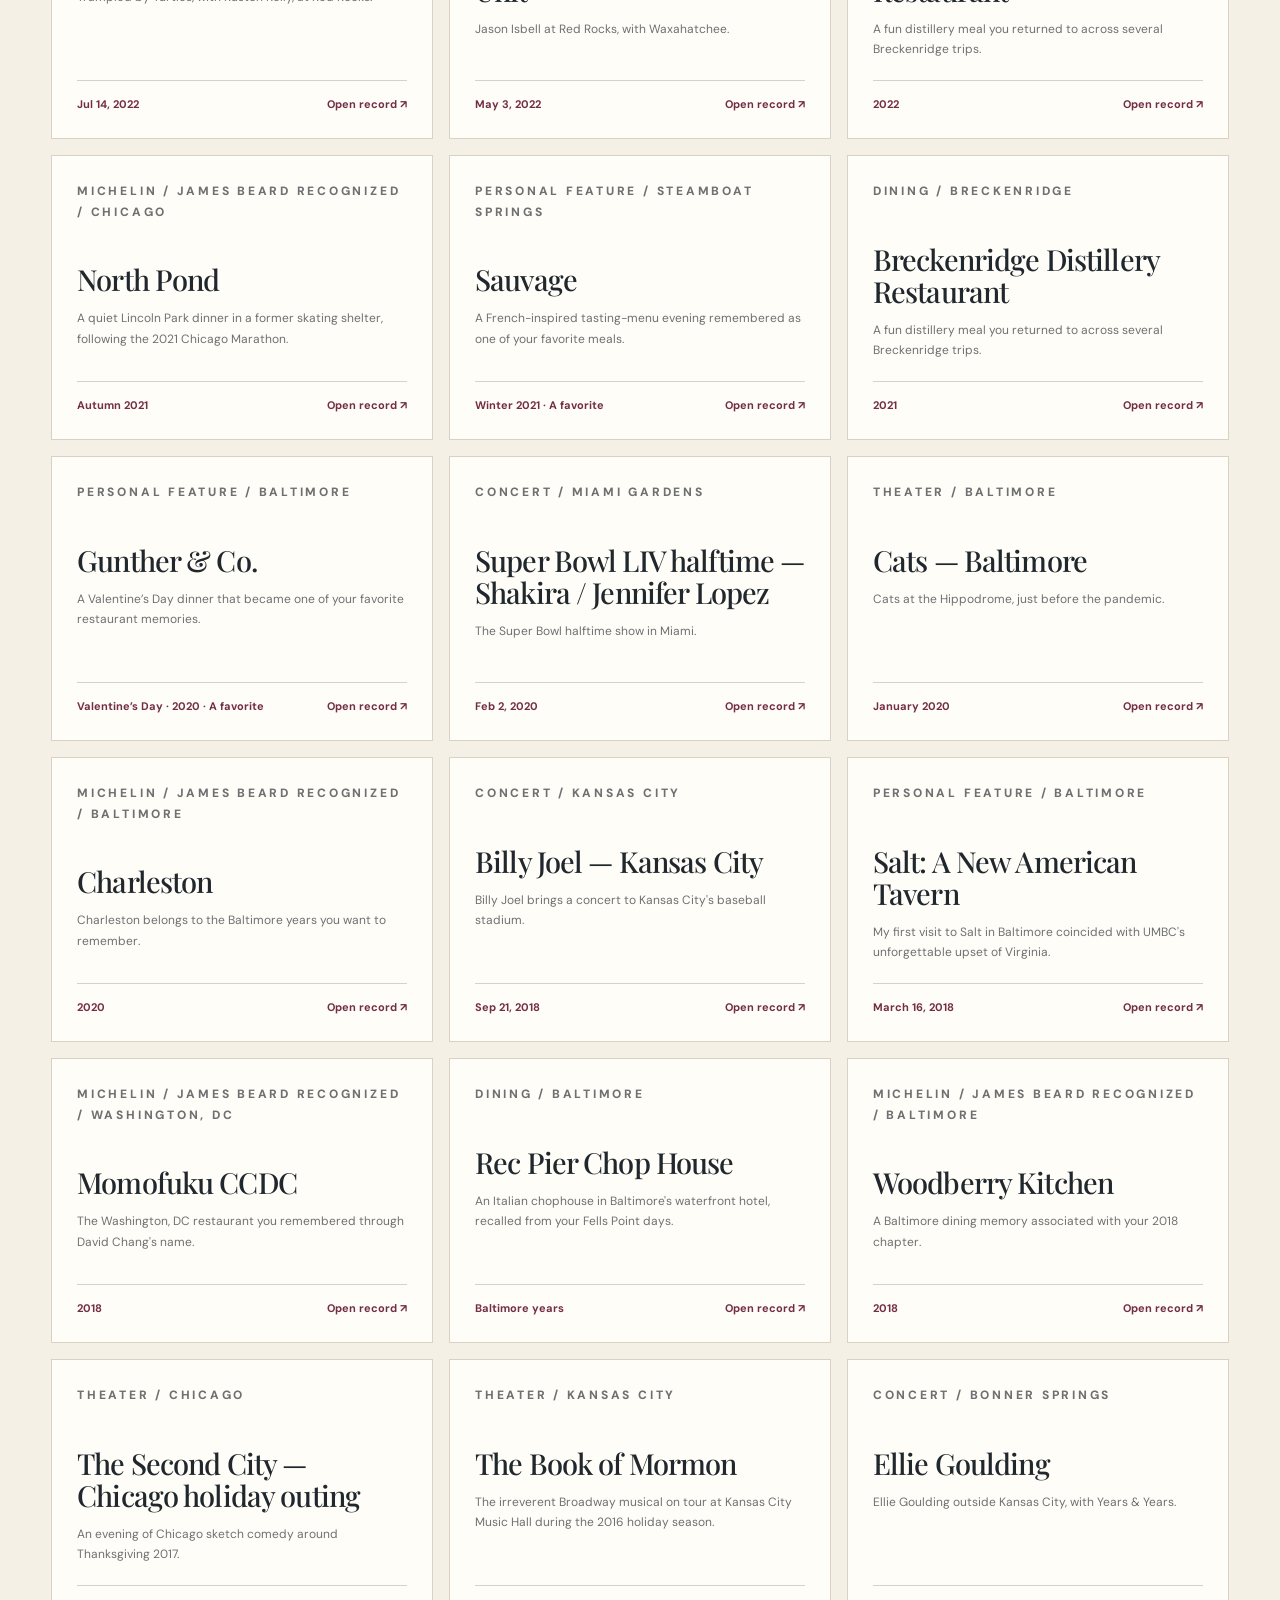
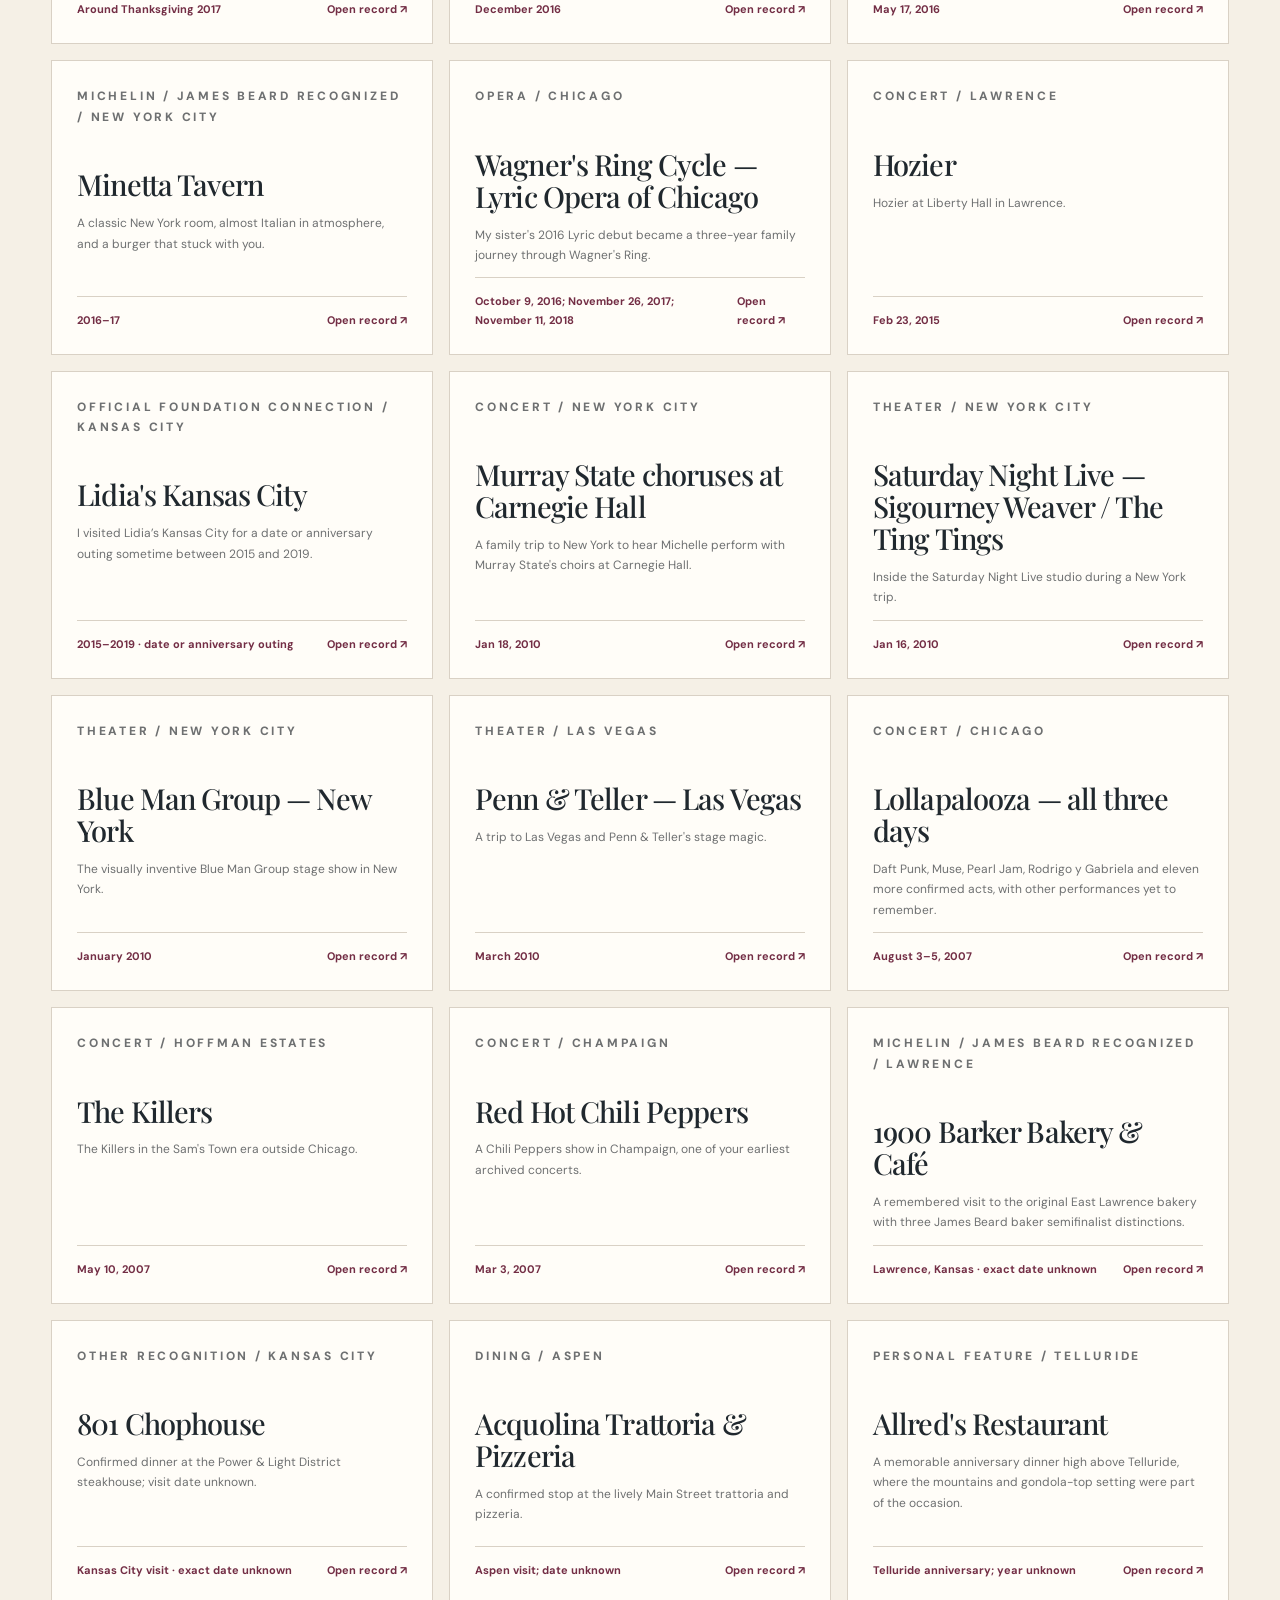
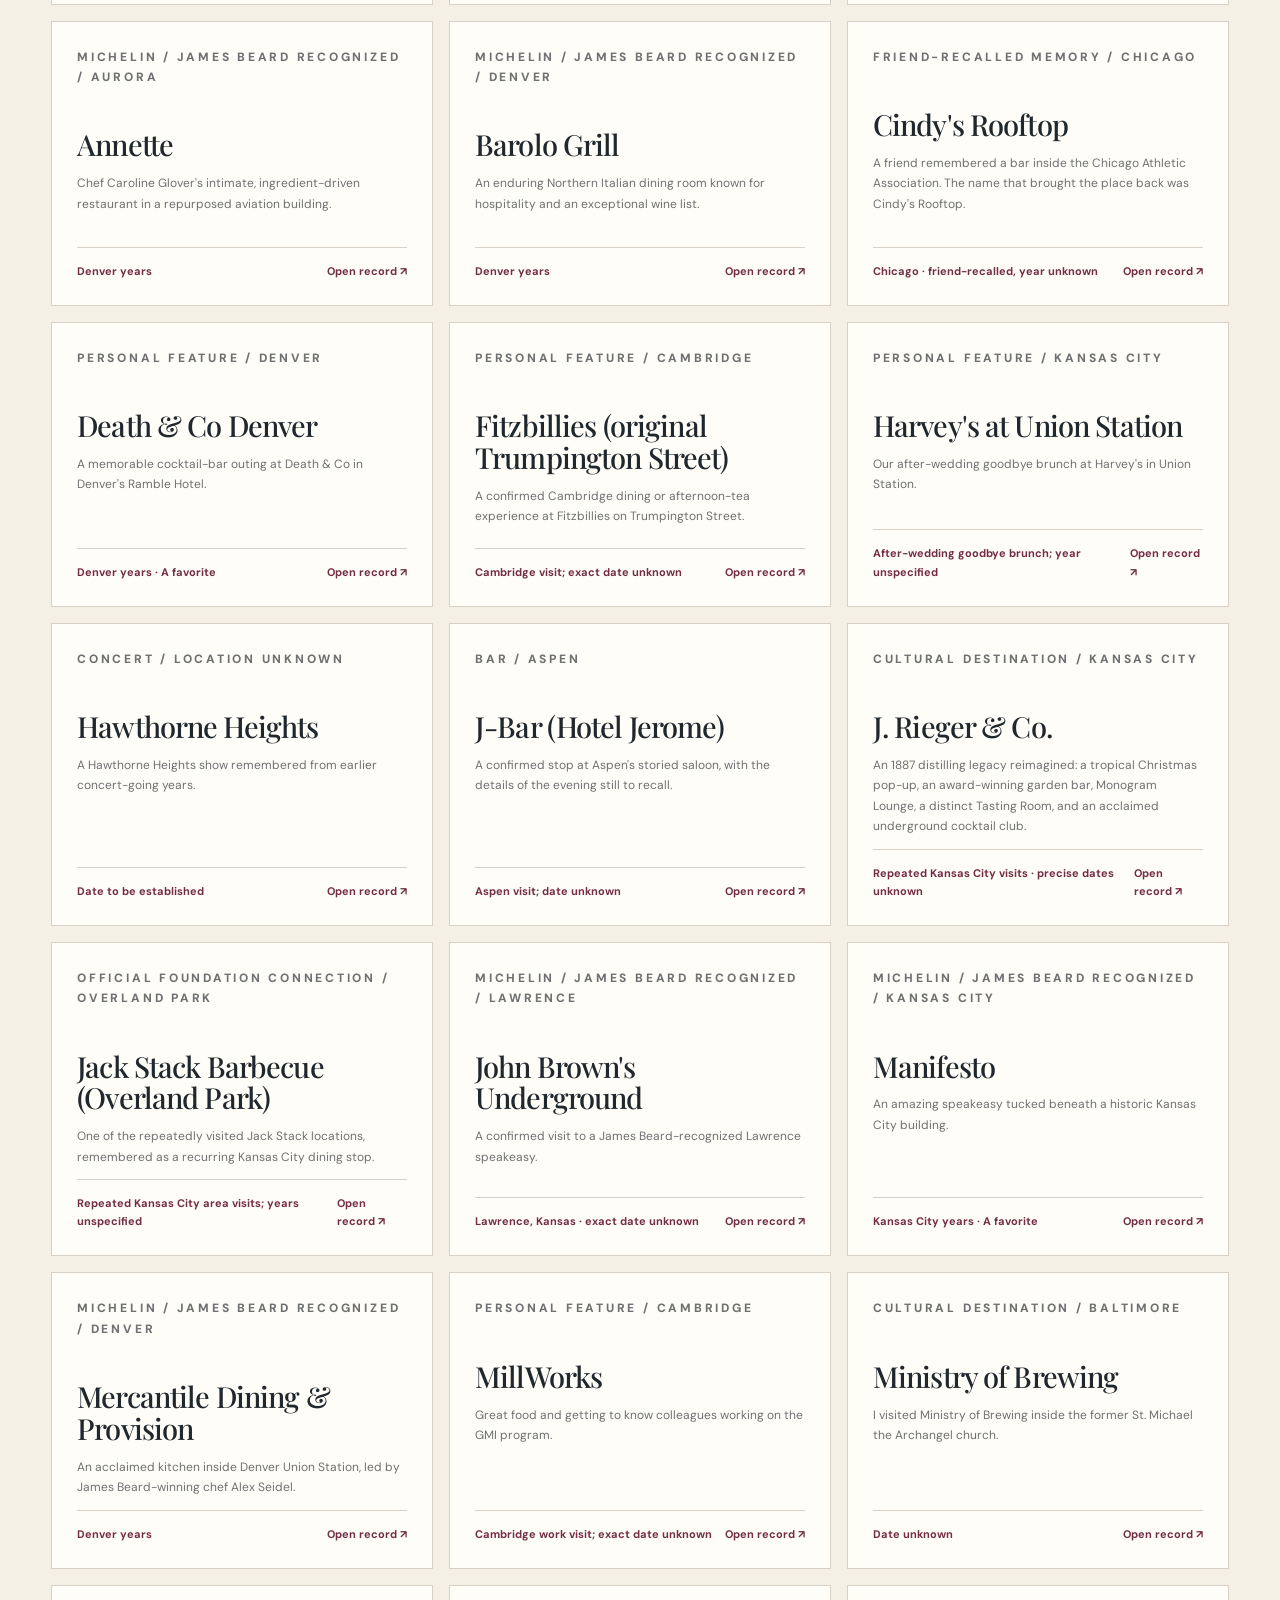
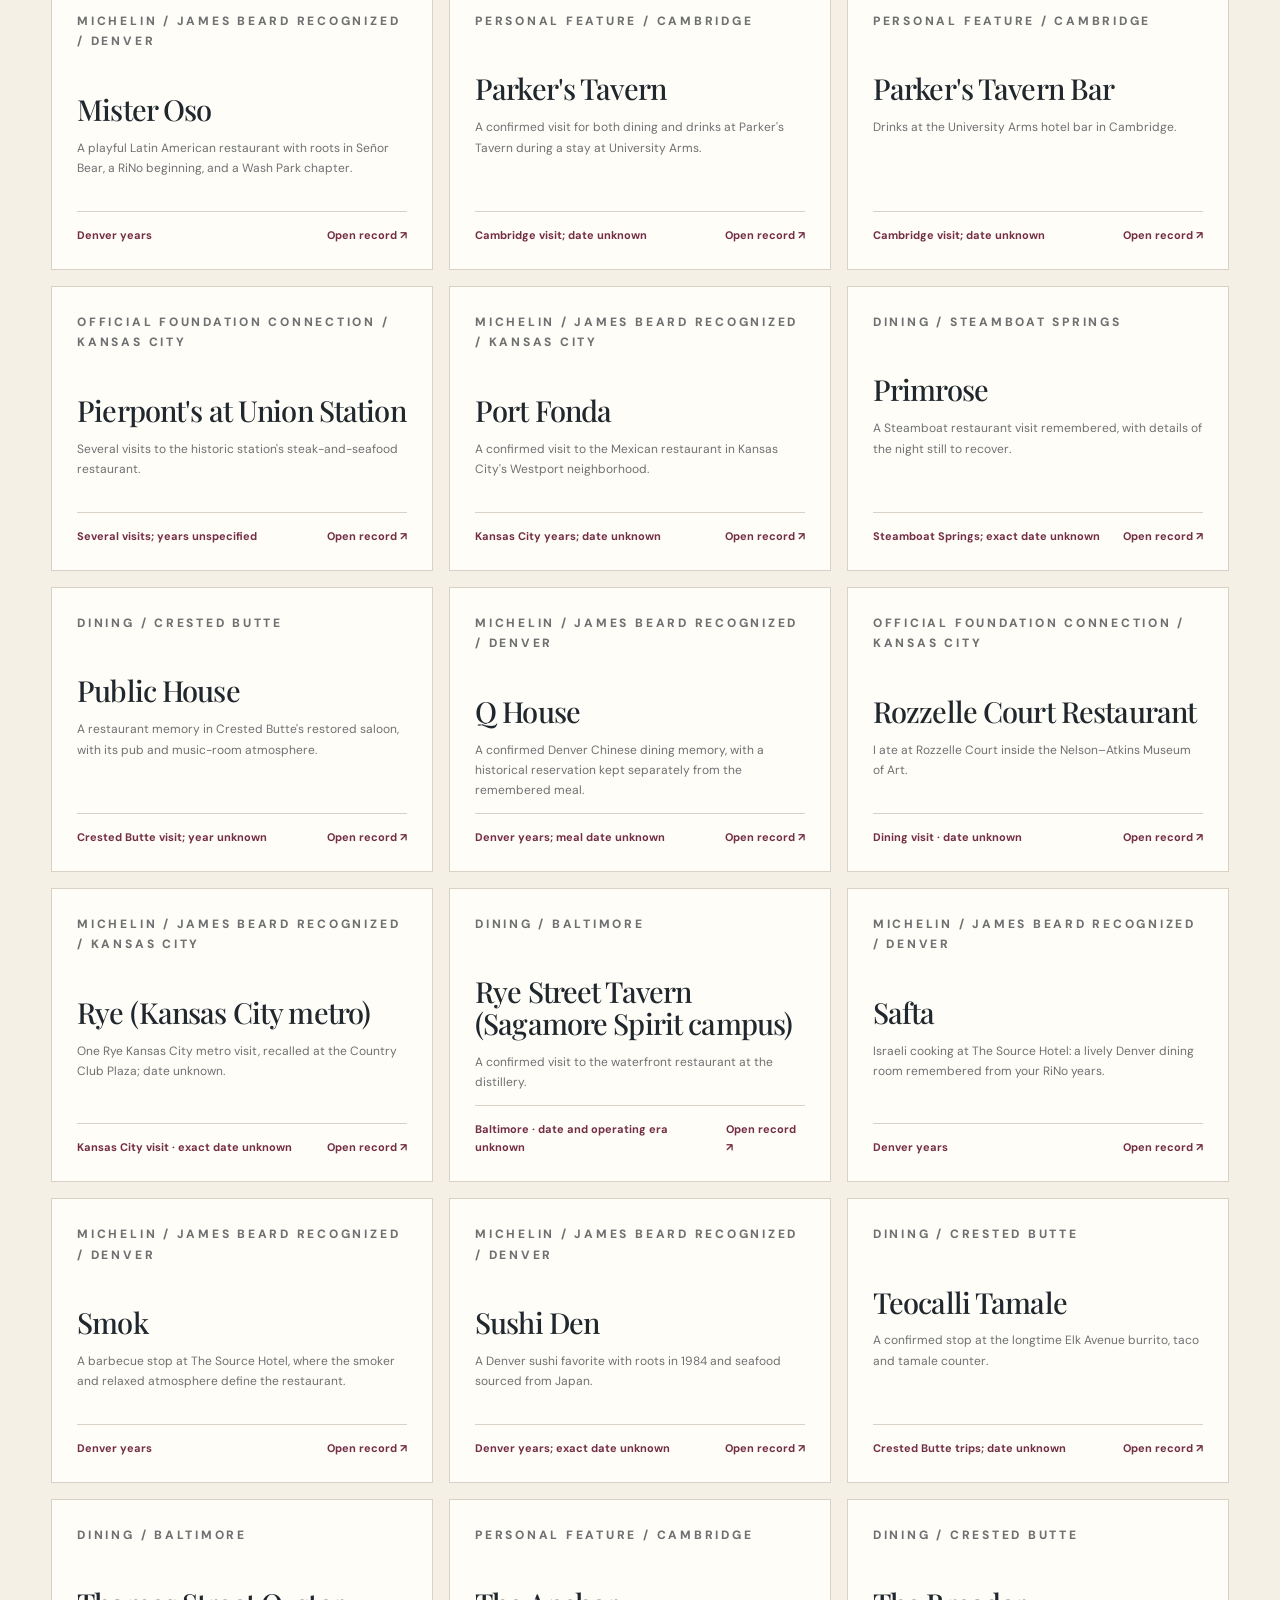
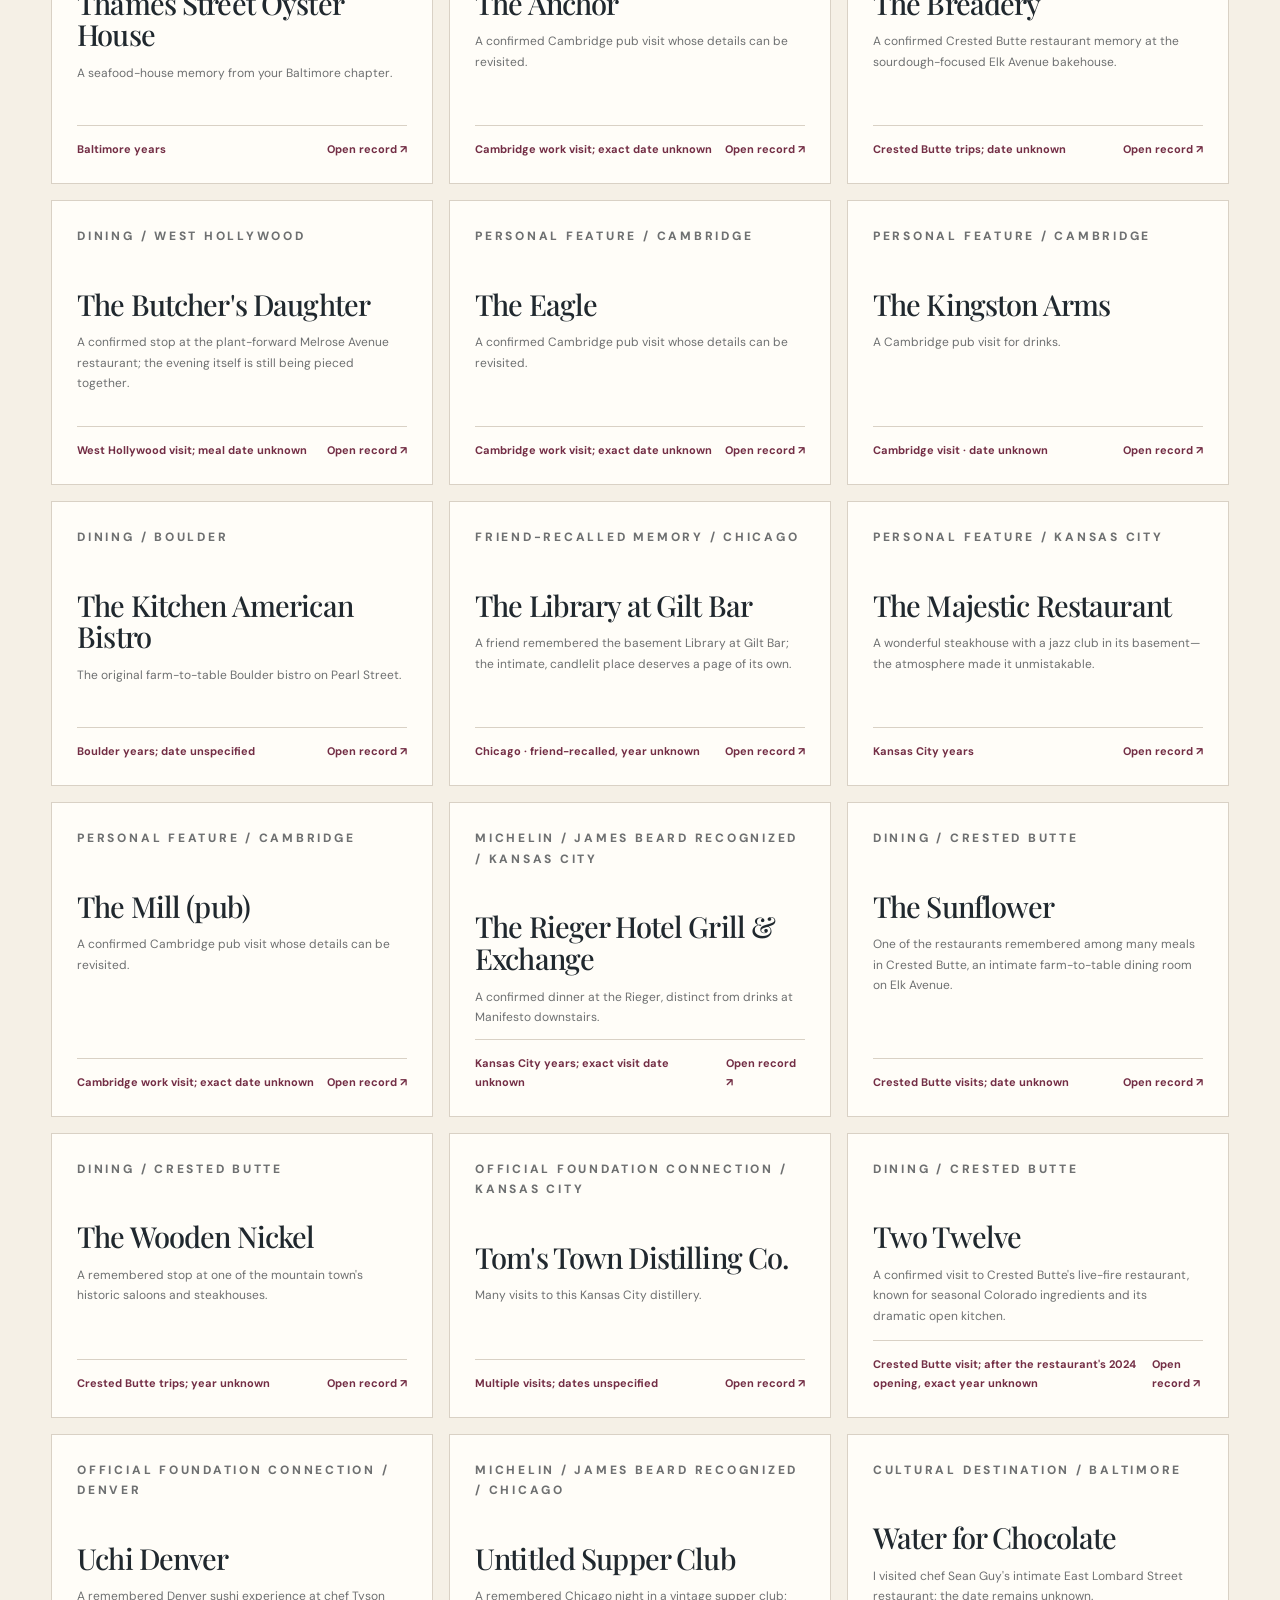
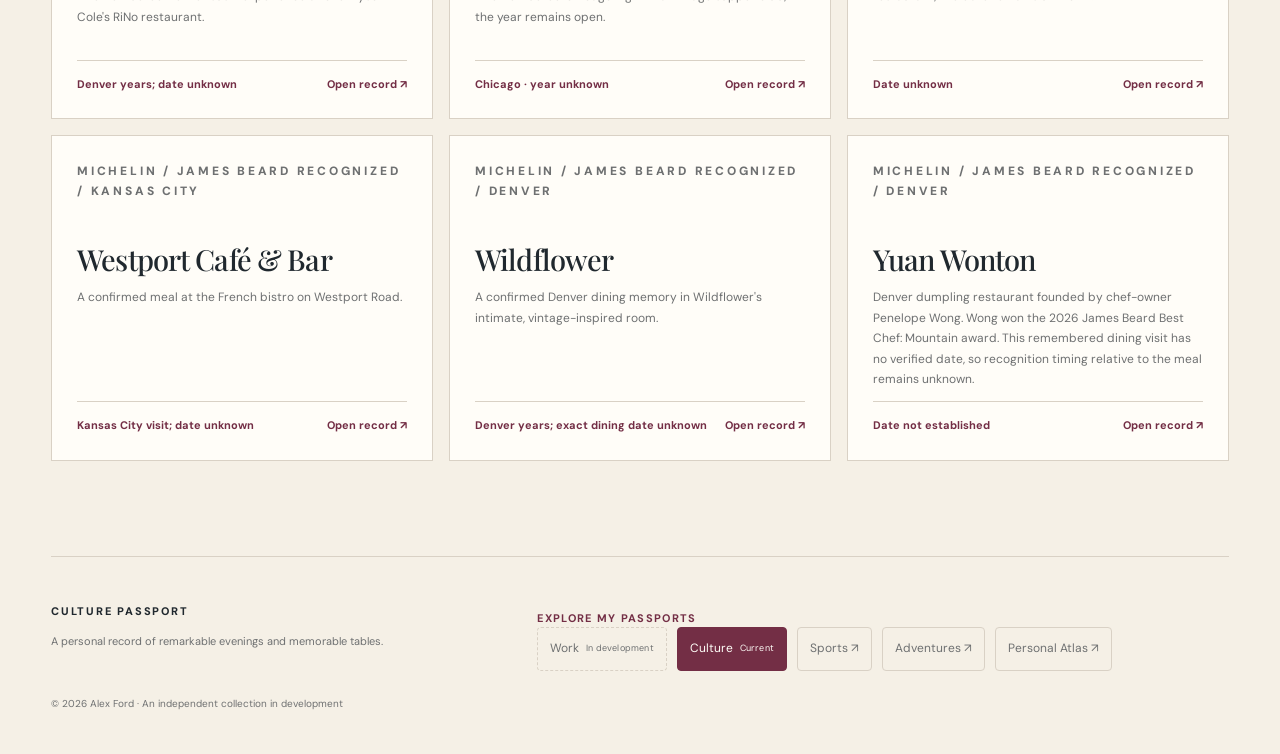
==== commit 1bf6397d: "Describe and version new default Explore filter" ====
--- a/explore.html
+++ b/explore.html
@@ -5,7 +5,7 @@
 <meta name="robots" content="noindex, nofollow">
 <title>Explore | Culture Passport · Alex Ford</title>
 <link rel="icon" href="./favicon.svg" type="image/svg+xml"><link rel="stylesheet" href="./assets/site.css?v=20261027">
-<script defer src="./assets/app.js?v=20261027"></script>
+<script defer src="./assets/app.js?v=20261103"></script>
 </head><body data-page="explore"><a class="skip-link" href="#main">Skip to content</a><div class="layout"><header class="masthead">
   <a class="monogram" href="./index.html" aria-label="Culture Passport home">CP<span>✳</span></a>
   <a class="wordmark" href="./index.html">CULTURE <em>PASSPORT</em><small>ALEX FORD / AN EXPERIENCE ARCHIVE</small></a>
@@ -17,7 +17,7 @@
     <a data-nav="interview" href="./interview.html">Interview</a>
   </nav>
 </header><main id="main">
-<section class="page-intro"><p class="eyebrow">THE ARCHIVE / EXPLORE</p><h1>One collection.<br><em>Six ways in.</em></h1><p>Explore the places that became memories: exceptional restaurants and bars, Michelin / James Beard recognition, and the personal favorites worth keeping. Research-only candidates remain separate.</p></section>
+<section class="page-intro"><p class="eyebrow">THE ARCHIVE / EXPLORE</p><h1>One collection.<br><em>Six ways in.</em></h1><p>Explore all confirmed visits, with Michelin, James Beard, CAMRA, DiRōNA, AAA, Wine Spectator, editorial distinctions, and personal highlights kept separately labeled. Unconfirmed research stays out of public views.</p></section>
 <section class="browser" aria-label="Explore controls"><div class="tabstrip" role="group" aria-label="Culture category"><button type="button" data-type="all" class="active" aria-pressed="true">All</button><button type="button" data-type="dining" aria-pressed="false">Restaurants</button><button type="button" data-type="bar" aria-pressed="false">Cocktail Bars</button><button type="button" data-type="concert" aria-pressed="false">Concerts</button><button type="button" data-type="opera" aria-pressed="false">Opera</button><button type="button" data-type="theater" aria-pressed="false">Theater</button><button type="button" data-type="film" aria-pressed="false">Film & Festivals</button></div><div class="filter-row"><label>Search the collection<input id="search" type="search" placeholder="A restaurant, city, or artist…"></label><label>City<select id="city-filter"><option value="">Every city</option></select></label></div><label class="memory-option"><input id="highlights-only" type="checkbox"> Only recognized or personally featured restaurants and bars (optional)</label><p class="result-count" id="result-count" aria-live="polite"></p></section>
 <div id="explore-results" class="record-grid" aria-live="polite"><div class="empty">Loading records…</div></div>
 </main><footer class="footer">
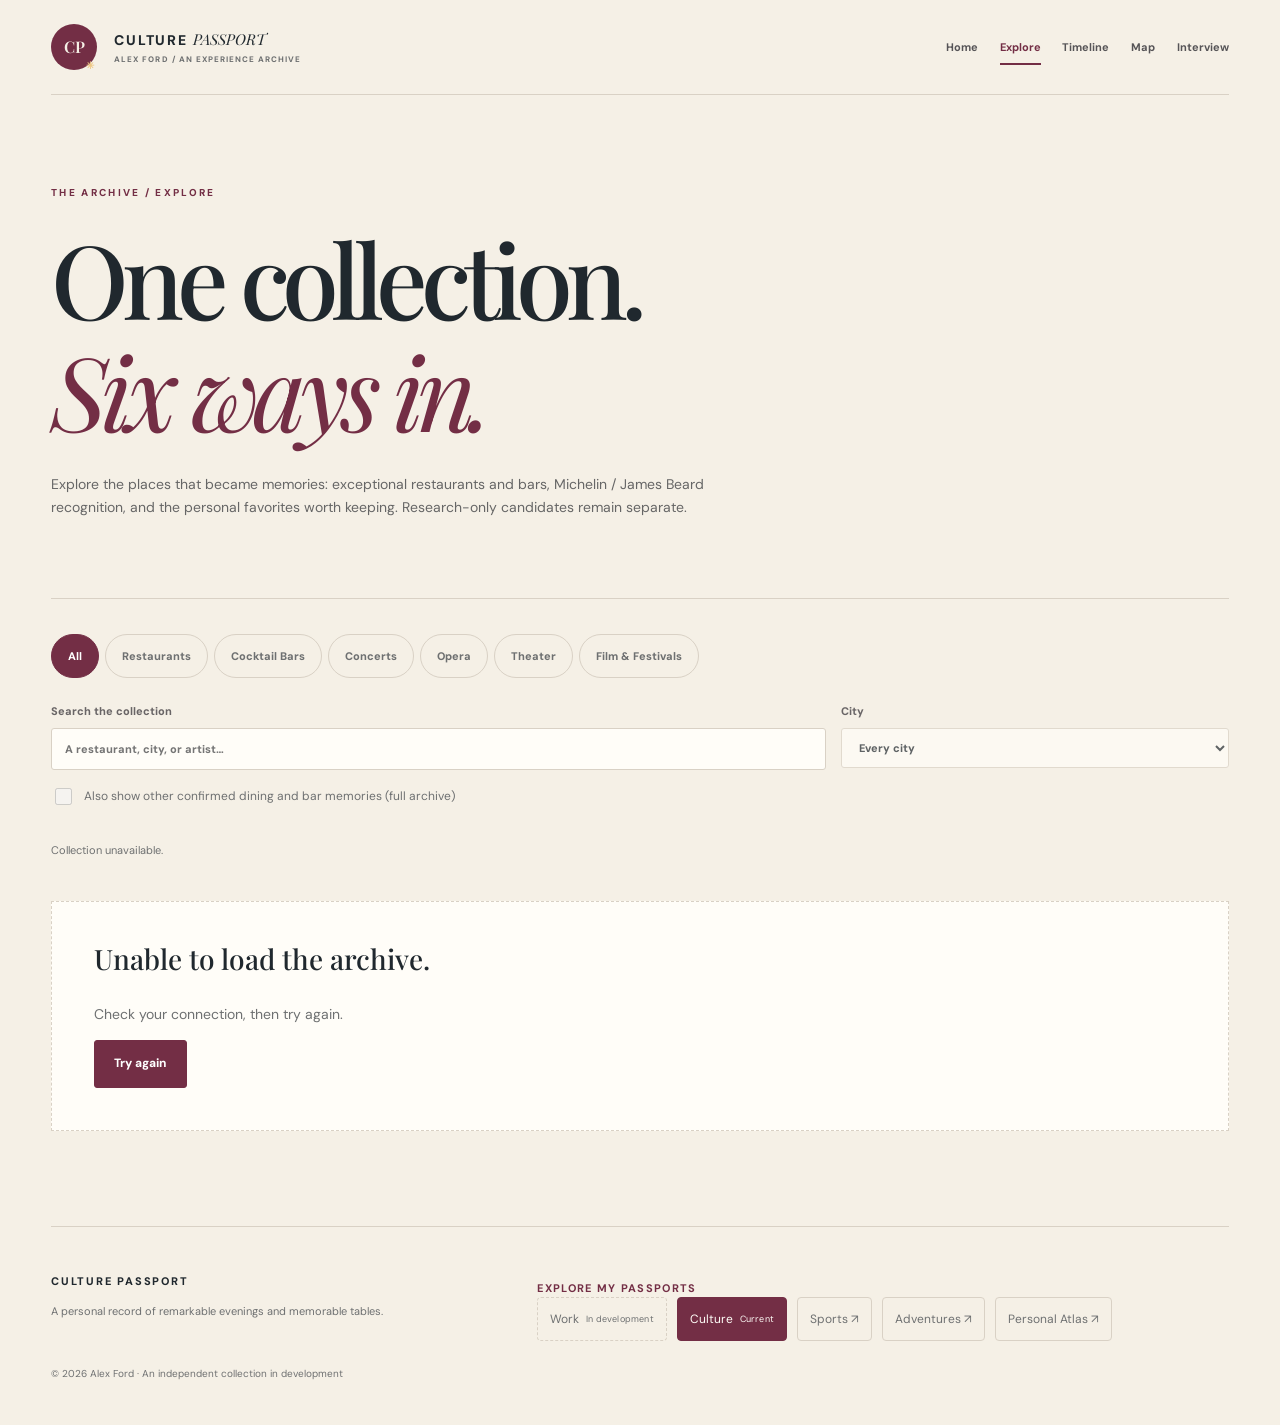
==== commit fff4819b: "Clarify full archive toggle after expanded curation" ====
--- a/explore.html
+++ b/explore.html
@@ -5,7 +5,7 @@
 <meta name="robots" content="noindex, nofollow">
 <title>Explore | Culture Passport · Alex Ford</title>
 <link rel="icon" href="./favicon.svg" type="image/svg+xml"><link rel="stylesheet" href="./assets/site.css?v=20261027">
-<script defer src="./assets/app.js?v=20261103"></script>
+<script defer src="./assets/app.js?v=20261027"></script>
 </head><body data-page="explore"><a class="skip-link" href="#main">Skip to content</a><div class="layout"><header class="masthead">
   <a class="monogram" href="./index.html" aria-label="Culture Passport home">CP<span>✳</span></a>
   <a class="wordmark" href="./index.html">CULTURE <em>PASSPORT</em><small>ALEX FORD / AN EXPERIENCE ARCHIVE</small></a>
@@ -17,8 +17,8 @@
     <a data-nav="interview" href="./interview.html">Interview</a>
   </nav>
 </header><main id="main">
-<section class="page-intro"><p class="eyebrow">THE ARCHIVE / EXPLORE</p><h1>One collection.<br><em>Six ways in.</em></h1><p>Explore all confirmed visits, with Michelin, James Beard, CAMRA, DiRōNA, AAA, Wine Spectator, editorial distinctions, and personal highlights kept separately labeled. Unconfirmed research stays out of public views.</p></section>
-<section class="browser" aria-label="Explore controls"><div class="tabstrip" role="group" aria-label="Culture category"><button type="button" data-type="all" class="active" aria-pressed="true">All</button><button type="button" data-type="dining" aria-pressed="false">Restaurants</button><button type="button" data-type="bar" aria-pressed="false">Cocktail Bars</button><button type="button" data-type="concert" aria-pressed="false">Concerts</button><button type="button" data-type="opera" aria-pressed="false">Opera</button><button type="button" data-type="theater" aria-pressed="false">Theater</button><button type="button" data-type="film" aria-pressed="false">Film & Festivals</button></div><div class="filter-row"><label>Search the collection<input id="search" type="search" placeholder="A restaurant, city, or artist…"></label><label>City<select id="city-filter"><option value="">Every city</option></select></label></div><label class="memory-option"><input id="highlights-only" type="checkbox"> Only recognized or personally featured restaurants and bars (optional)</label><p class="result-count" id="result-count" aria-live="polite"></p></section>
+<section class="page-intro"><p class="eyebrow">THE ARCHIVE / EXPLORE</p><h1>One collection.<br><em>Six ways in.</em></h1><p>Explore the places that became memories: exceptional restaurants and bars, Michelin / James Beard recognition, and the personal favorites worth keeping. Research-only candidates remain separate.</p></section>
+<section class="browser" aria-label="Explore controls"><div class="tabstrip" role="group" aria-label="Culture category"><button type="button" data-type="all" class="active" aria-pressed="true">All</button><button type="button" data-type="dining" aria-pressed="false">Restaurants</button><button type="button" data-type="bar" aria-pressed="false">Cocktail Bars</button><button type="button" data-type="concert" aria-pressed="false">Concerts</button><button type="button" data-type="opera" aria-pressed="false">Opera</button><button type="button" data-type="theater" aria-pressed="false">Theater</button><button type="button" data-type="film" aria-pressed="false">Film & Festivals</button></div><div class="filter-row"><label>Search the collection<input id="search" type="search" placeholder="A restaurant, city, or artist…"></label><label>City<select id="city-filter"><option value="">Every city</option></select></label></div><label class="memory-option"><input id="include-memories" type="checkbox"> Also show other confirmed dining and bar memories (full archive)</label><p class="result-count" id="result-count" aria-live="polite"></p></section>
 <div id="explore-results" class="record-grid" aria-live="polite"><div class="empty">Loading records…</div></div>
 </main><footer class="footer">
   <div><strong>CULTURE PASSPORT</strong><p>A personal record of remarkable evenings and memorable tables.</p></div>
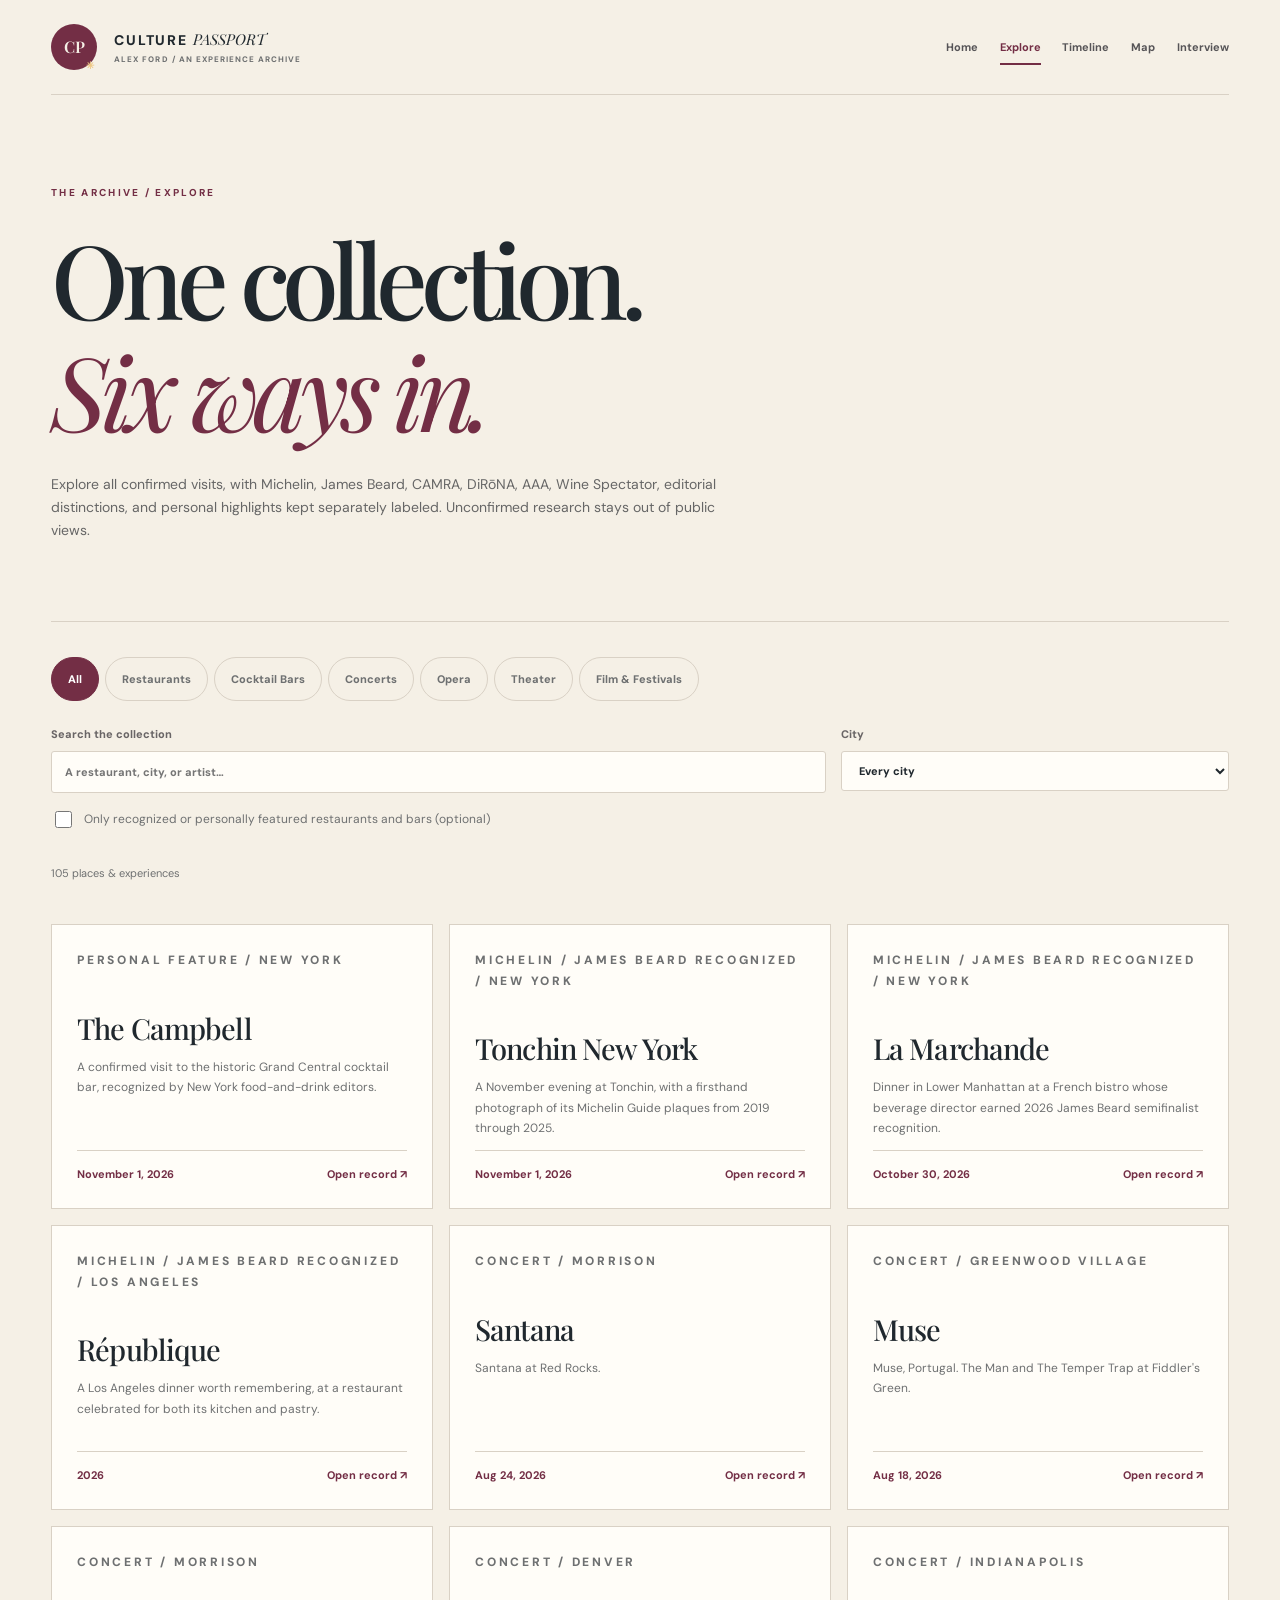
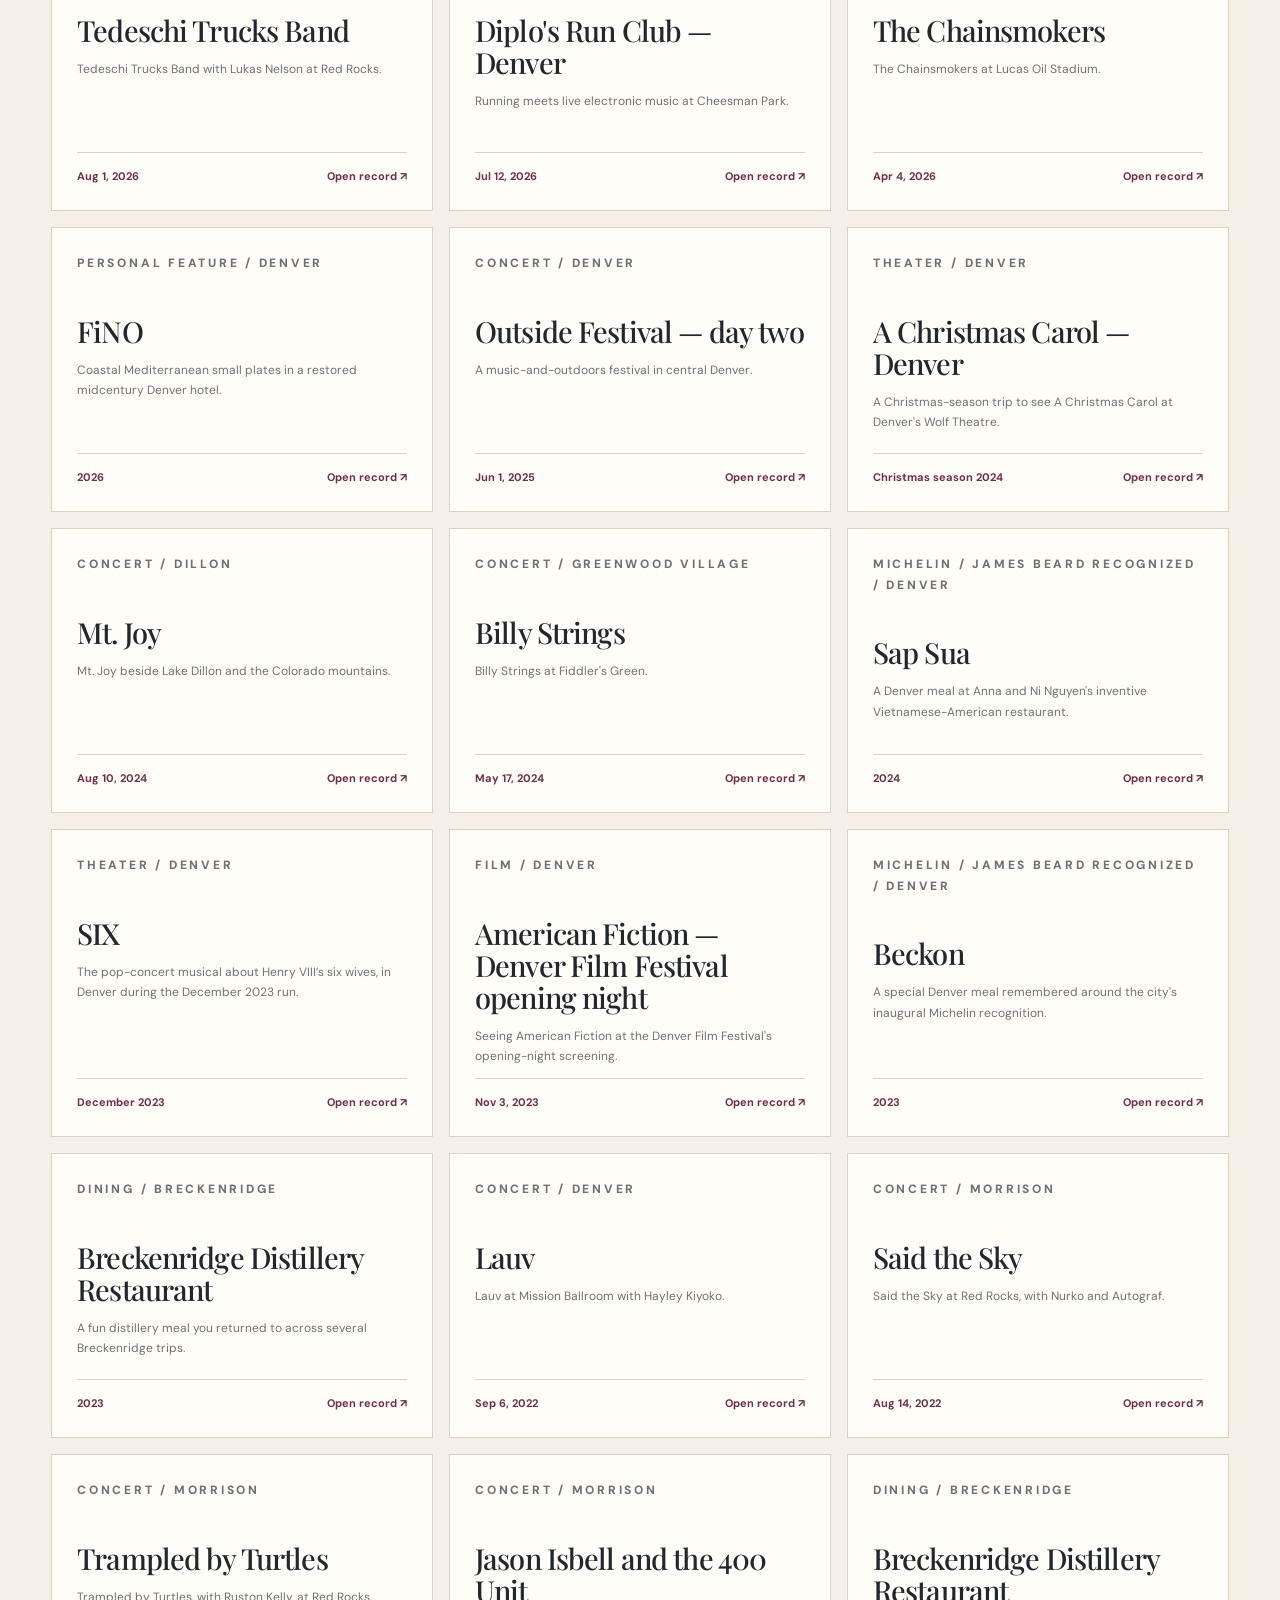
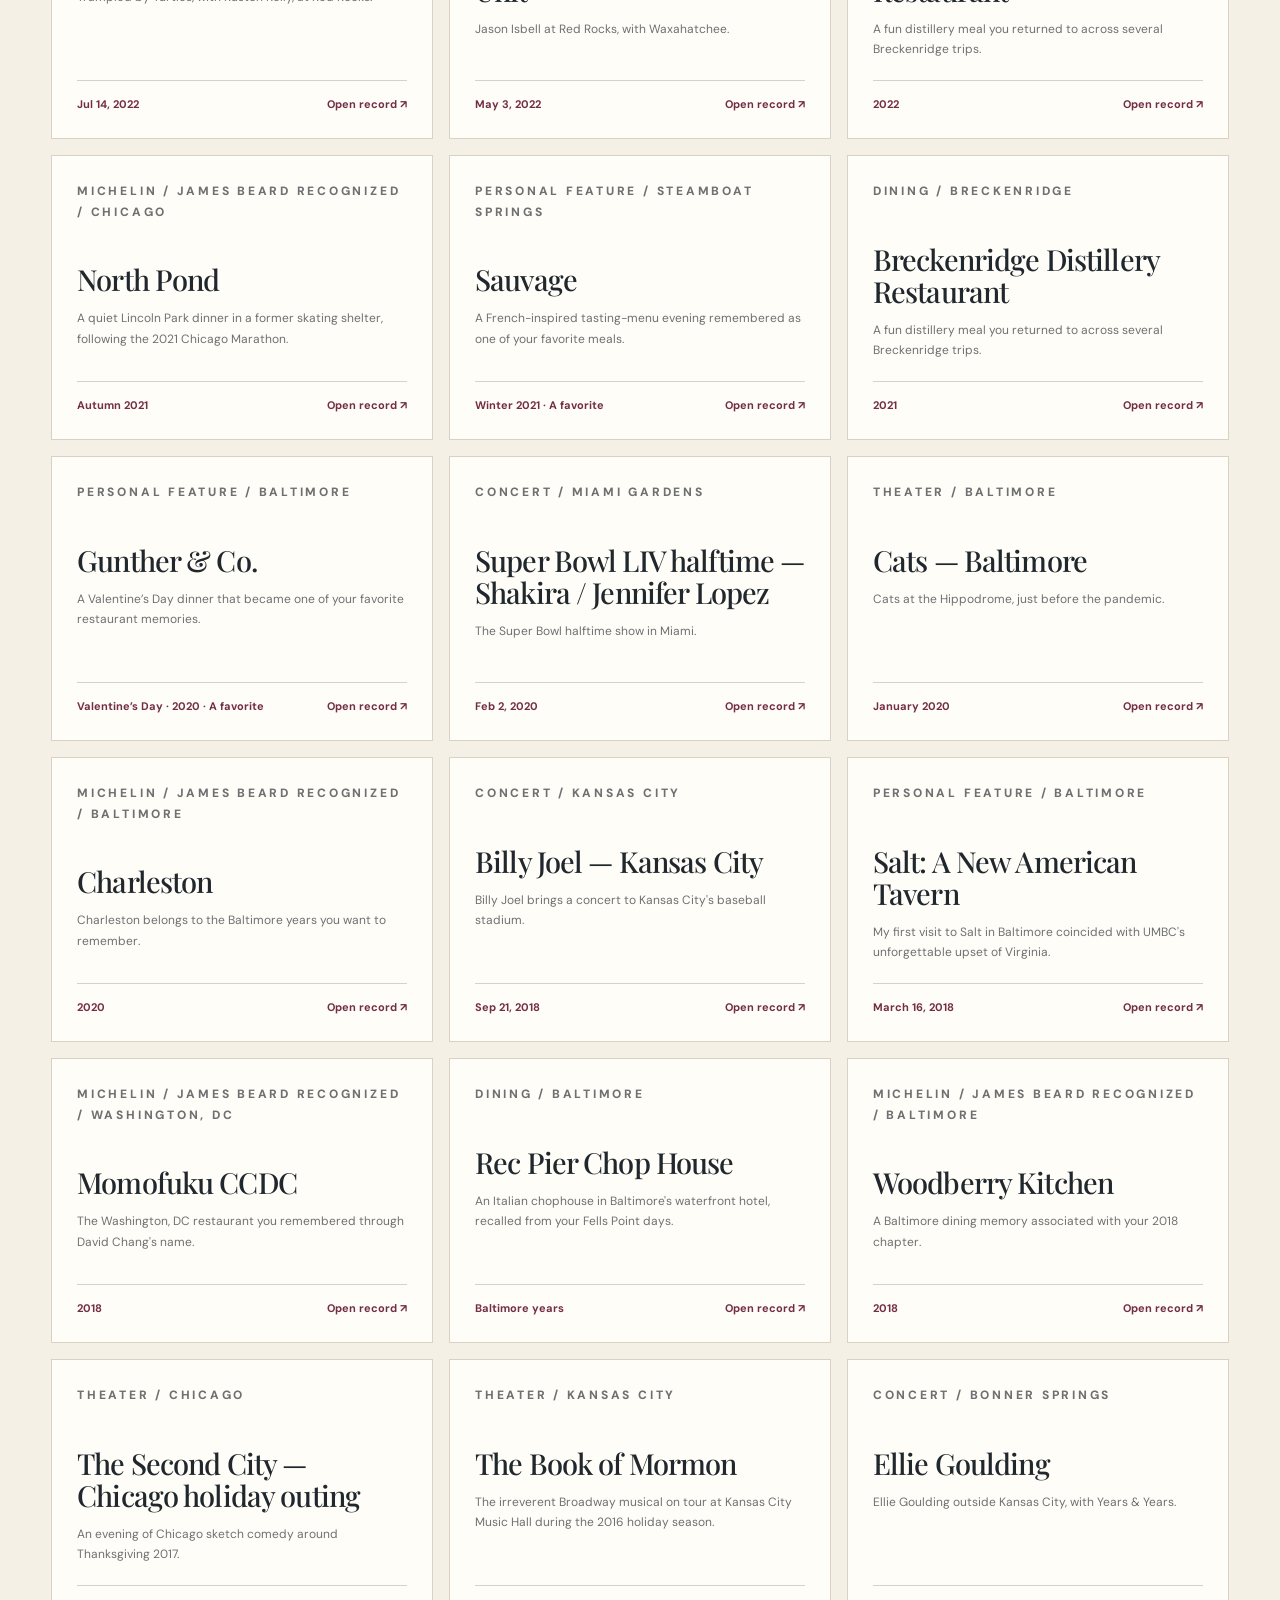
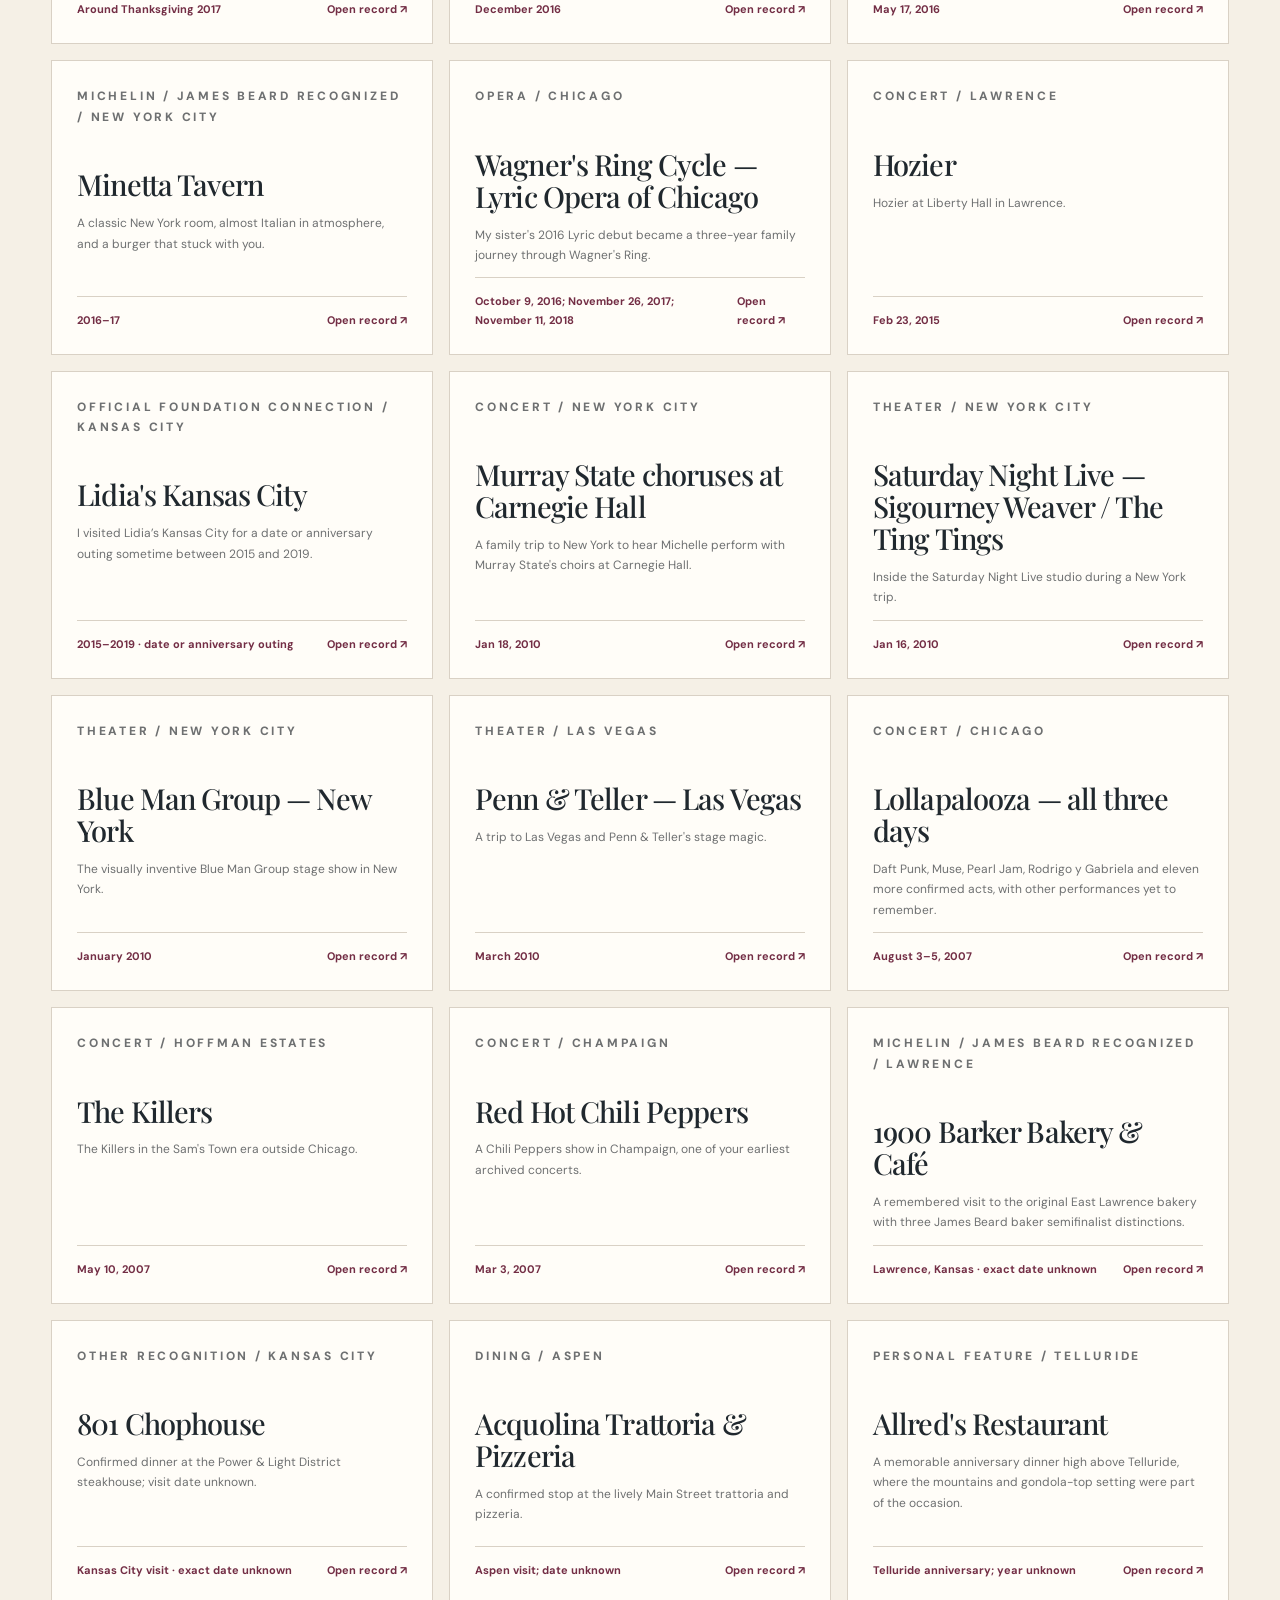
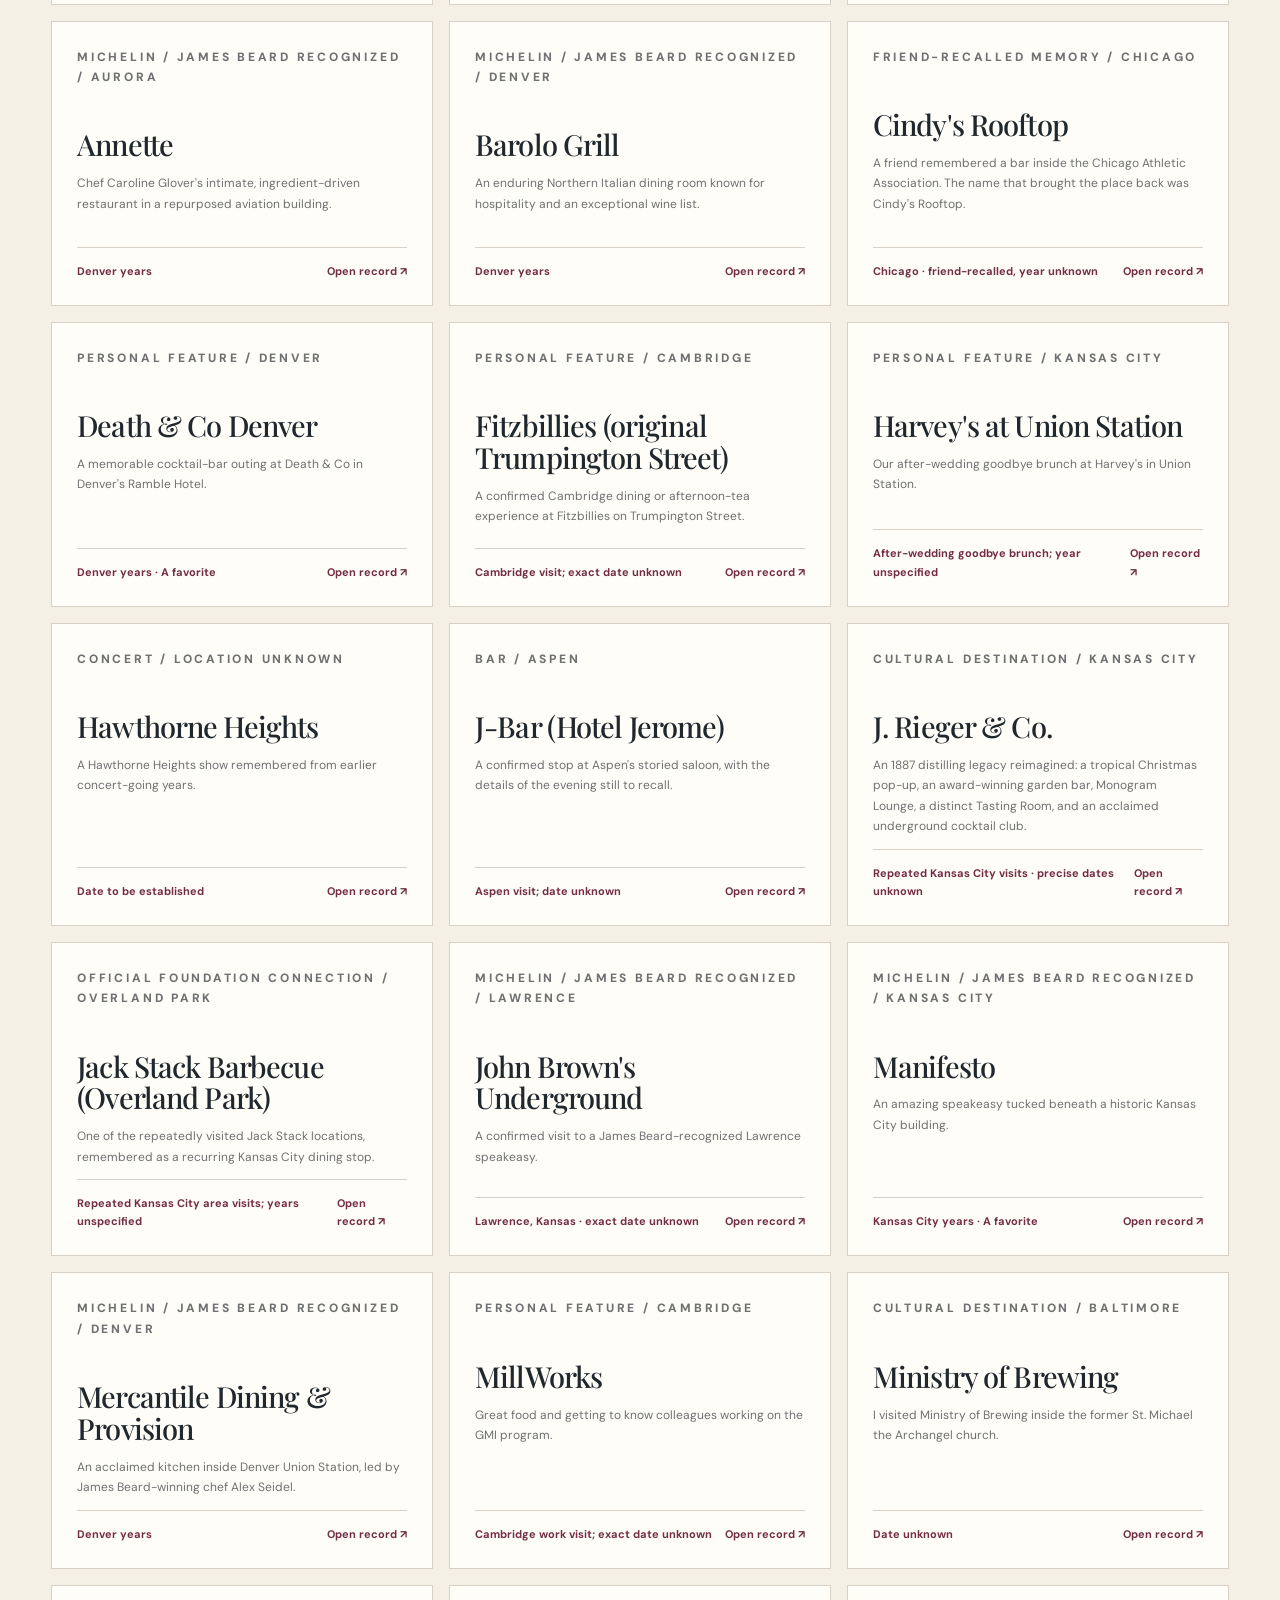
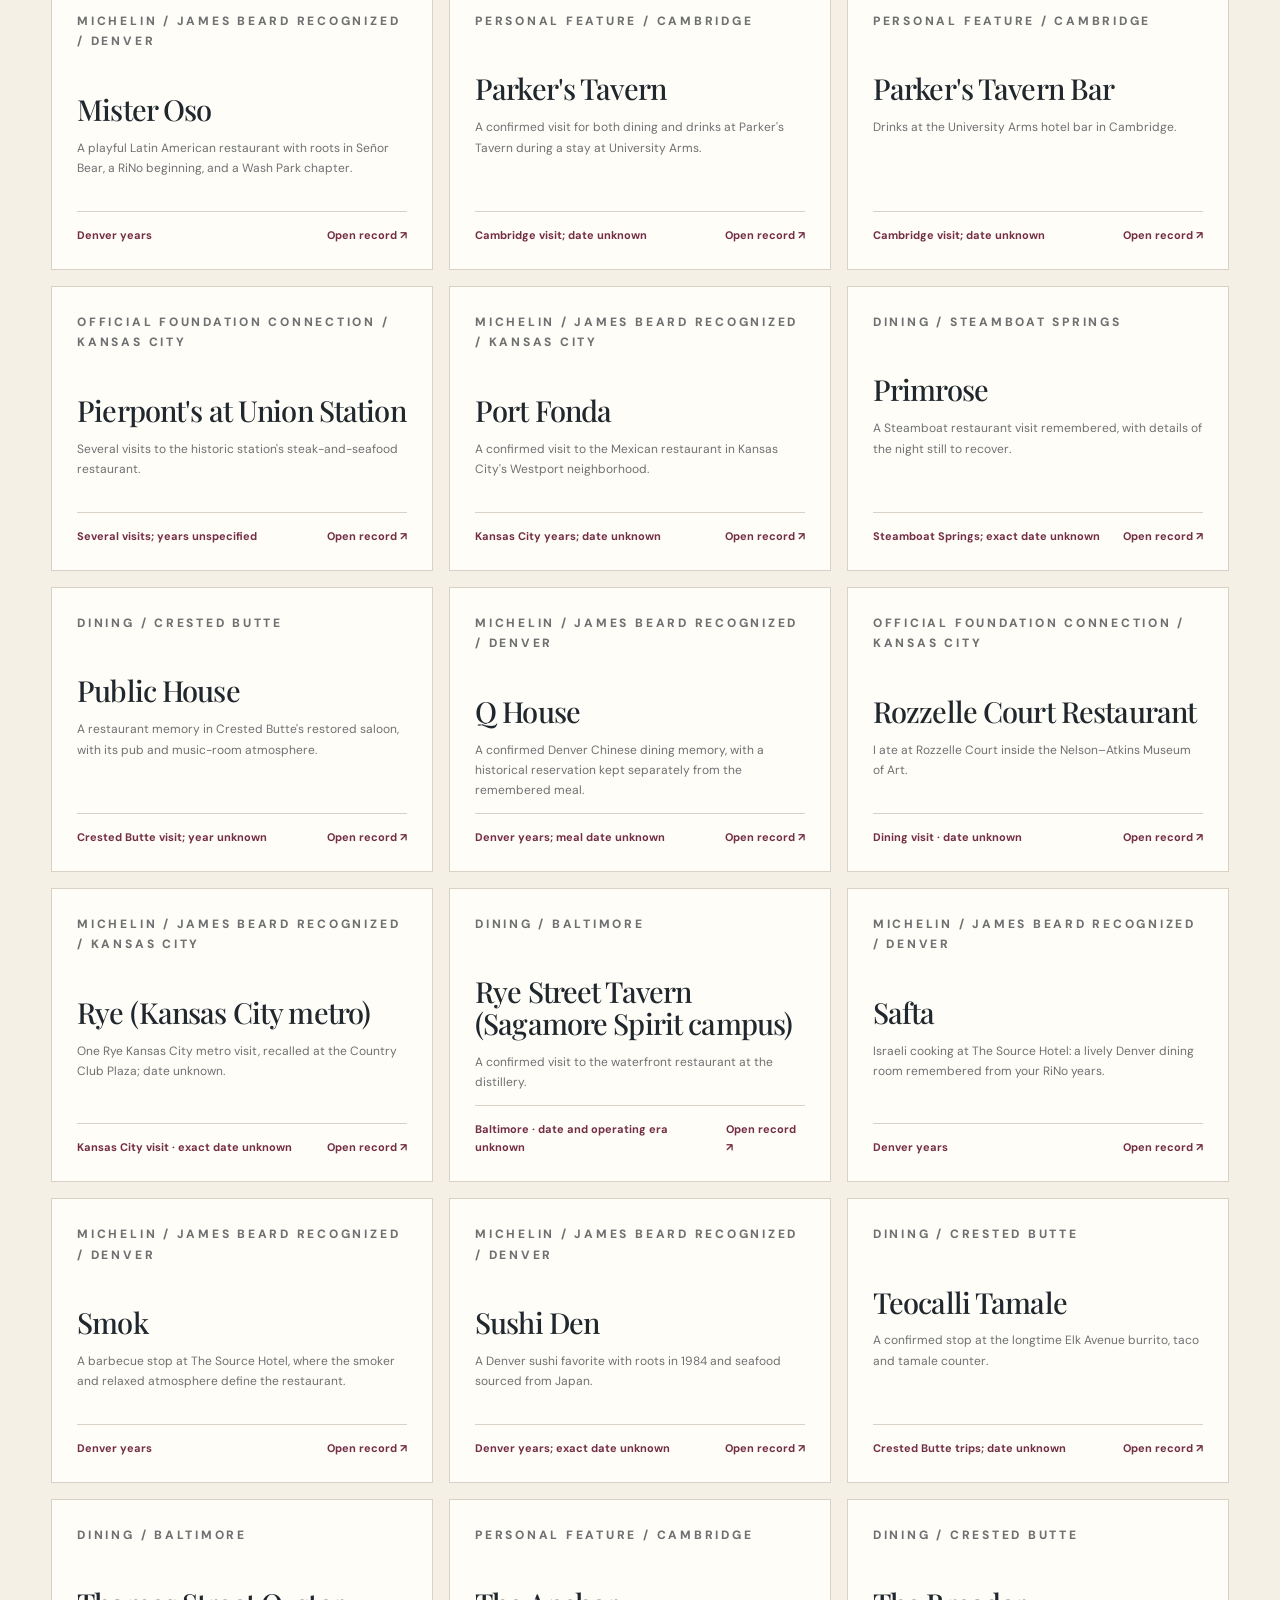
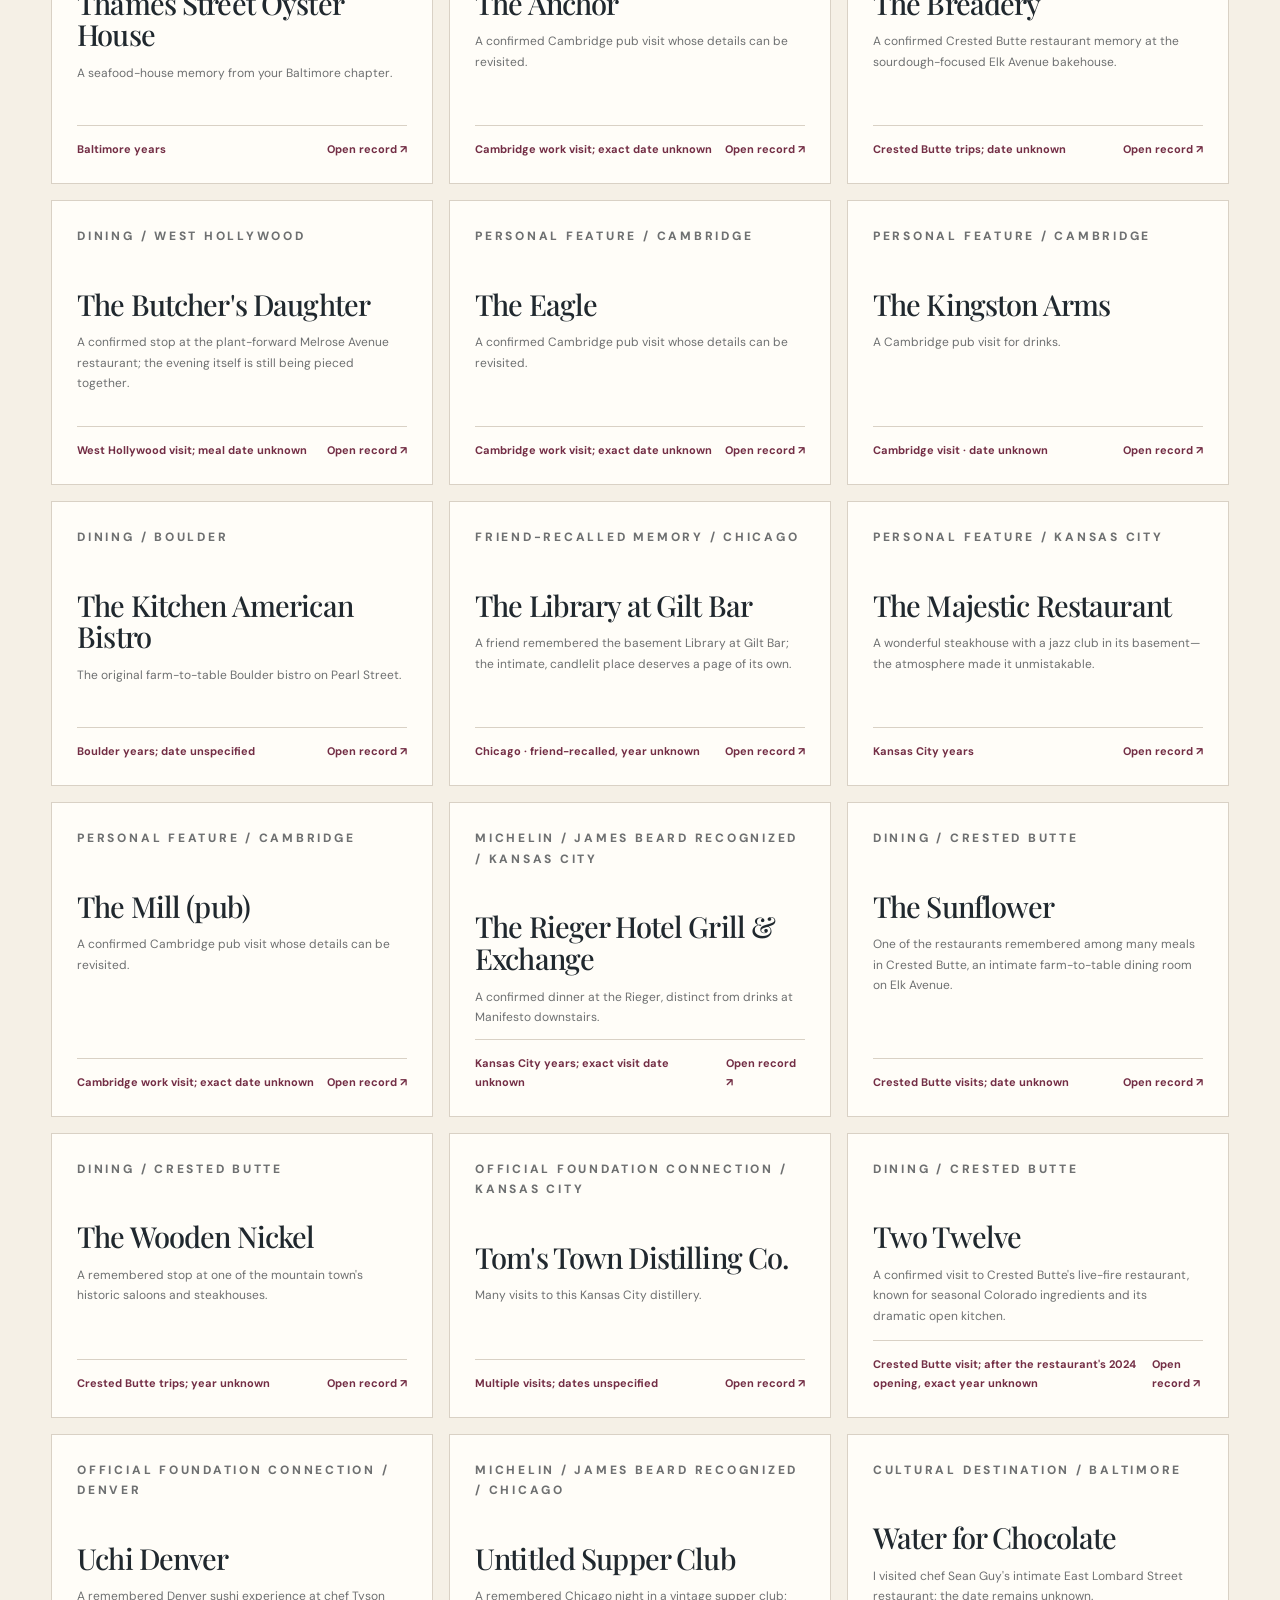
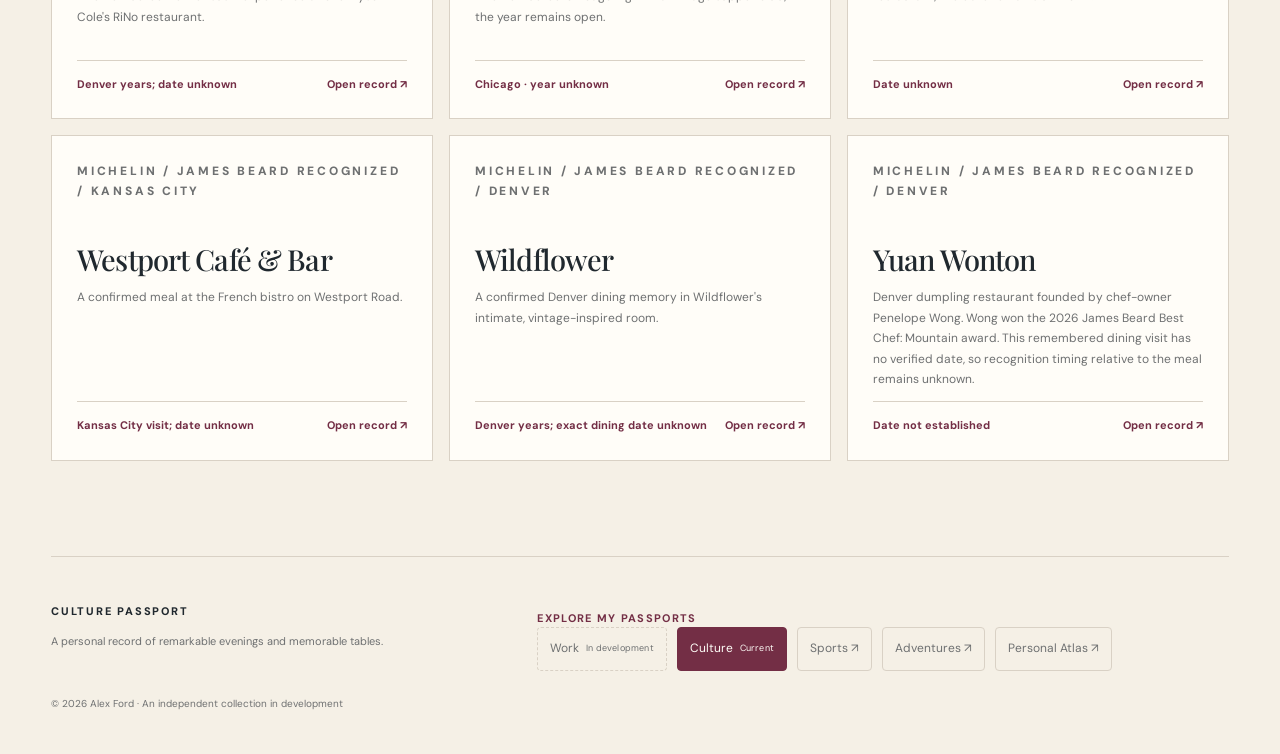
==== commit ebbe192d: "Merge pull request #104 from alexlford/feature/public-confirmed-expanded-dining-20261103 Show every " ====
--- a/explore.html
+++ b/explore.html
@@ -5,7 +5,7 @@
 <meta name="robots" content="noindex, nofollow">
 <title>Explore | Culture Passport · Alex Ford</title>
 <link rel="icon" href="./favicon.svg" type="image/svg+xml"><link rel="stylesheet" href="./assets/site.css?v=20261027">
-<script defer src="./assets/app.js?v=20261027"></script>
+<script defer src="./assets/app.js?v=20261103"></script>
 </head><body data-page="explore"><a class="skip-link" href="#main">Skip to content</a><div class="layout"><header class="masthead">
   <a class="monogram" href="./index.html" aria-label="Culture Passport home">CP<span>✳</span></a>
   <a class="wordmark" href="./index.html">CULTURE <em>PASSPORT</em><small>ALEX FORD / AN EXPERIENCE ARCHIVE</small></a>
@@ -17,8 +17,8 @@
     <a data-nav="interview" href="./interview.html">Interview</a>
   </nav>
 </header><main id="main">
-<section class="page-intro"><p class="eyebrow">THE ARCHIVE / EXPLORE</p><h1>One collection.<br><em>Six ways in.</em></h1><p>Explore the places that became memories: exceptional restaurants and bars, Michelin / James Beard recognition, and the personal favorites worth keeping. Research-only candidates remain separate.</p></section>
-<section class="browser" aria-label="Explore controls"><div class="tabstrip" role="group" aria-label="Culture category"><button type="button" data-type="all" class="active" aria-pressed="true">All</button><button type="button" data-type="dining" aria-pressed="false">Restaurants</button><button type="button" data-type="bar" aria-pressed="false">Cocktail Bars</button><button type="button" data-type="concert" aria-pressed="false">Concerts</button><button type="button" data-type="opera" aria-pressed="false">Opera</button><button type="button" data-type="theater" aria-pressed="false">Theater</button><button type="button" data-type="film" aria-pressed="false">Film & Festivals</button></div><div class="filter-row"><label>Search the collection<input id="search" type="search" placeholder="A restaurant, city, or artist…"></label><label>City<select id="city-filter"><option value="">Every city</option></select></label></div><label class="memory-option"><input id="include-memories" type="checkbox"> Also show other confirmed dining and bar memories (full archive)</label><p class="result-count" id="result-count" aria-live="polite"></p></section>
+<section class="page-intro"><p class="eyebrow">THE ARCHIVE / EXPLORE</p><h1>One collection.<br><em>Six ways in.</em></h1><p>Explore all confirmed visits, with Michelin, James Beard, CAMRA, DiRōNA, AAA, Wine Spectator, editorial distinctions, and personal highlights kept separately labeled. Unconfirmed research stays out of public views.</p></section>
+<section class="browser" aria-label="Explore controls"><div class="tabstrip" role="group" aria-label="Culture category"><button type="button" data-type="all" class="active" aria-pressed="true">All</button><button type="button" data-type="dining" aria-pressed="false">Restaurants</button><button type="button" data-type="bar" aria-pressed="false">Cocktail Bars</button><button type="button" data-type="concert" aria-pressed="false">Concerts</button><button type="button" data-type="opera" aria-pressed="false">Opera</button><button type="button" data-type="theater" aria-pressed="false">Theater</button><button type="button" data-type="film" aria-pressed="false">Film & Festivals</button></div><div class="filter-row"><label>Search the collection<input id="search" type="search" placeholder="A restaurant, city, or artist…"></label><label>City<select id="city-filter"><option value="">Every city</option></select></label></div><label class="memory-option"><input id="highlights-only" type="checkbox"> Only recognized or personally featured restaurants and bars (optional)</label><p class="result-count" id="result-count" aria-live="polite"></p></section>
 <div id="explore-results" class="record-grid" aria-live="polite"><div class="empty">Loading records…</div></div>
 </main><footer class="footer">
   <div><strong>CULTURE PASSPORT</strong><p>A personal record of remarkable evenings and memorable tables.</p></div>
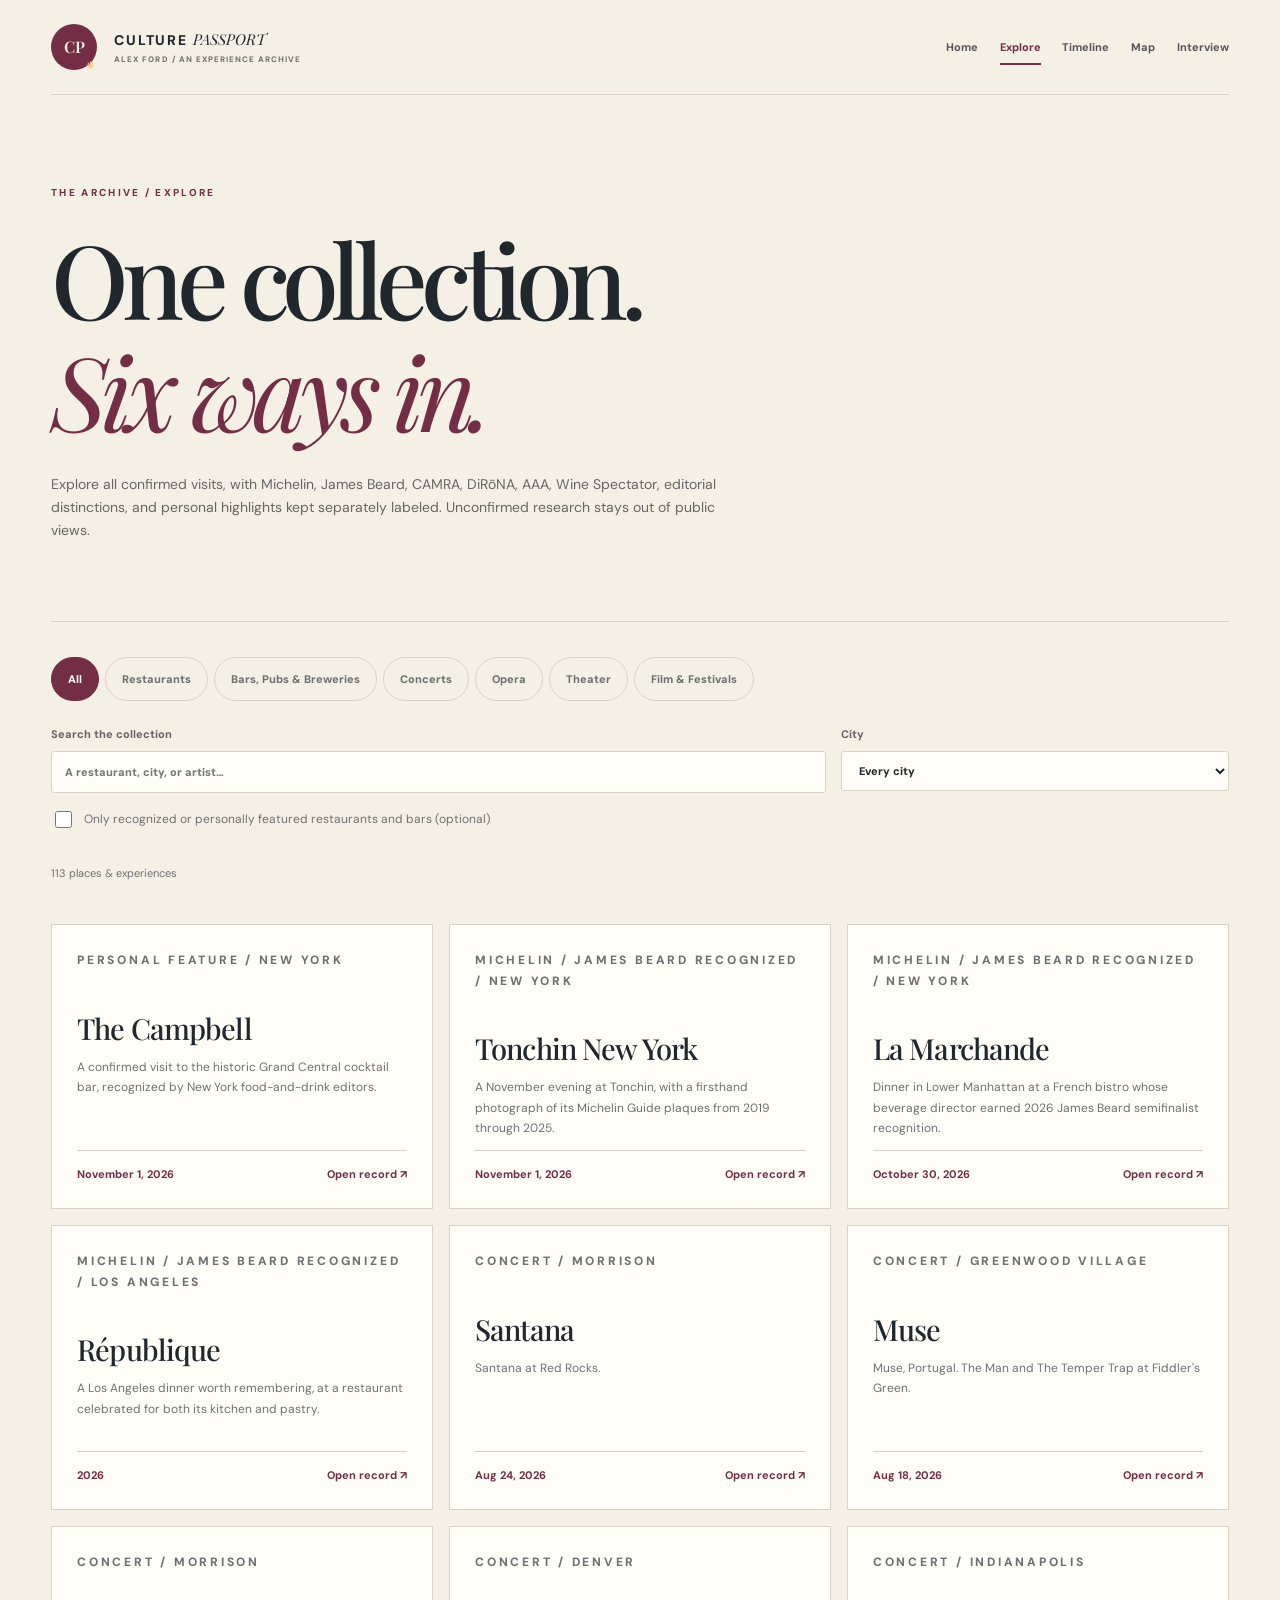
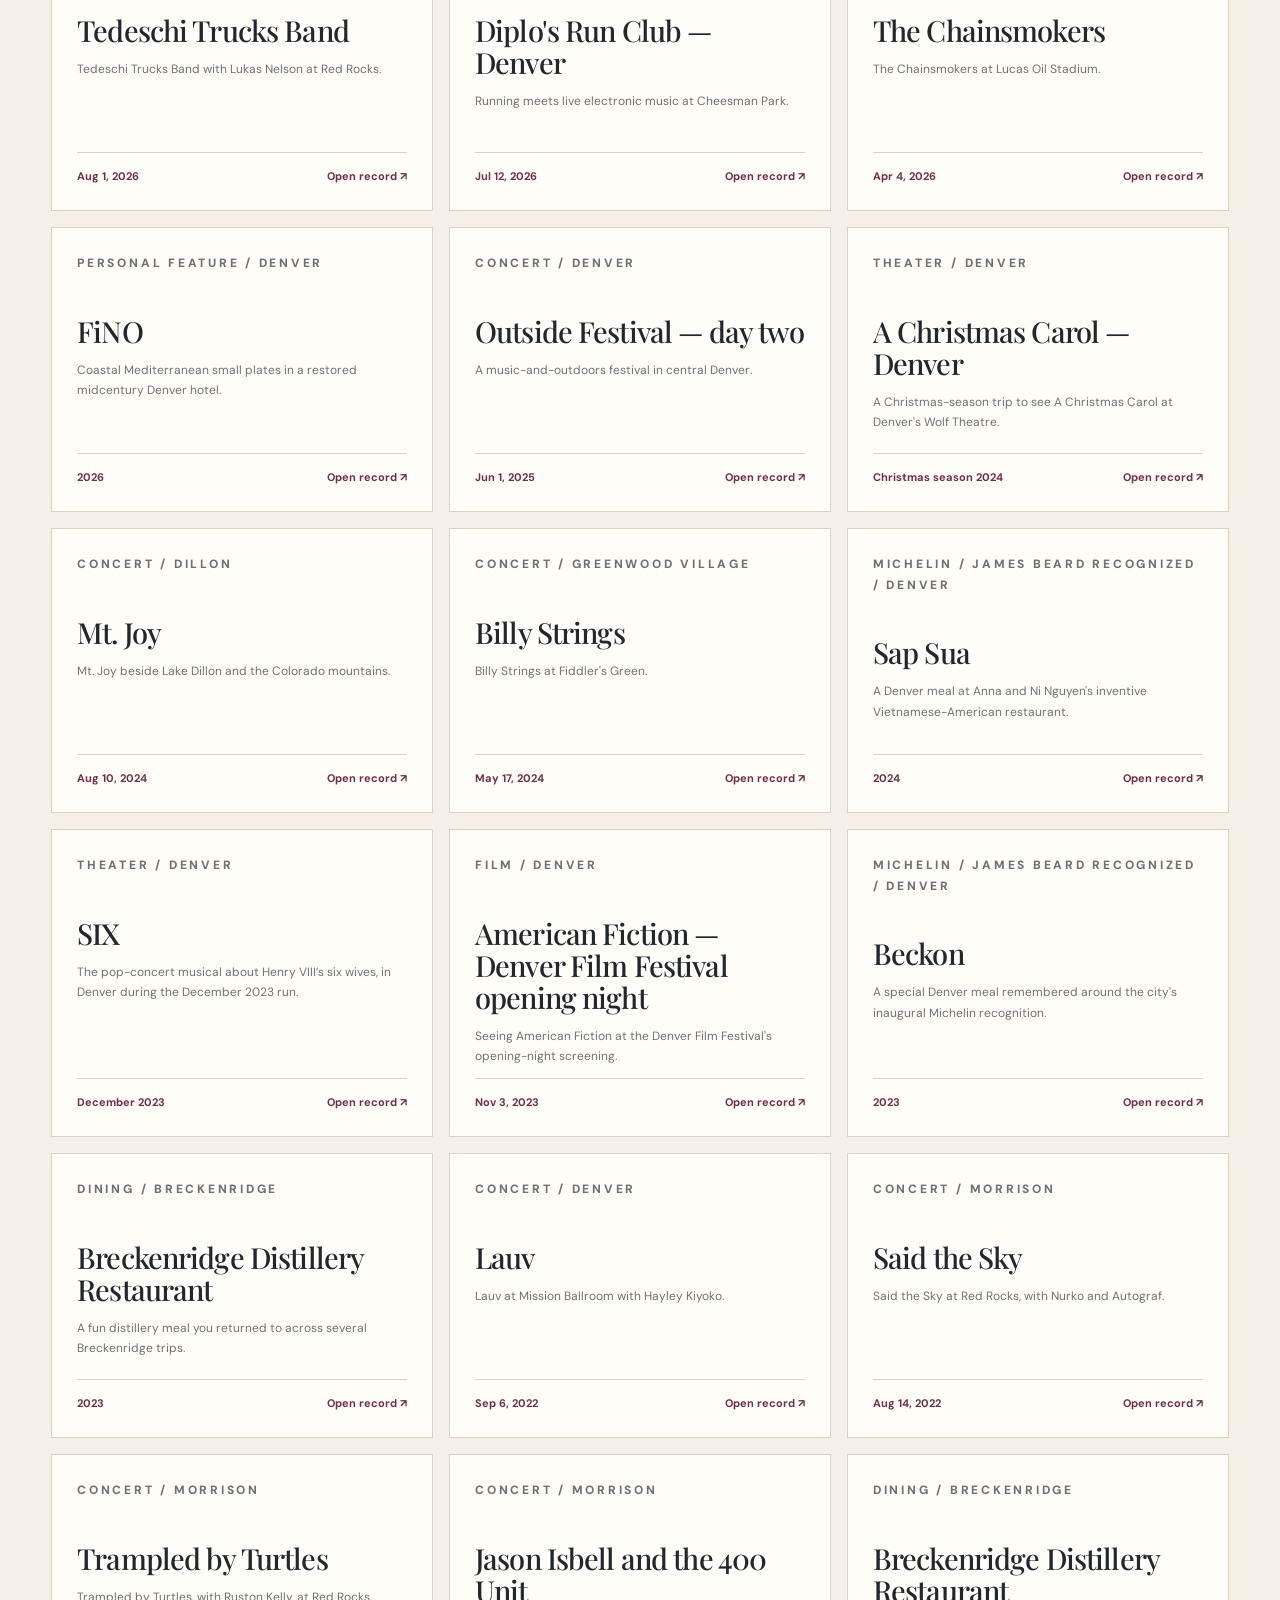
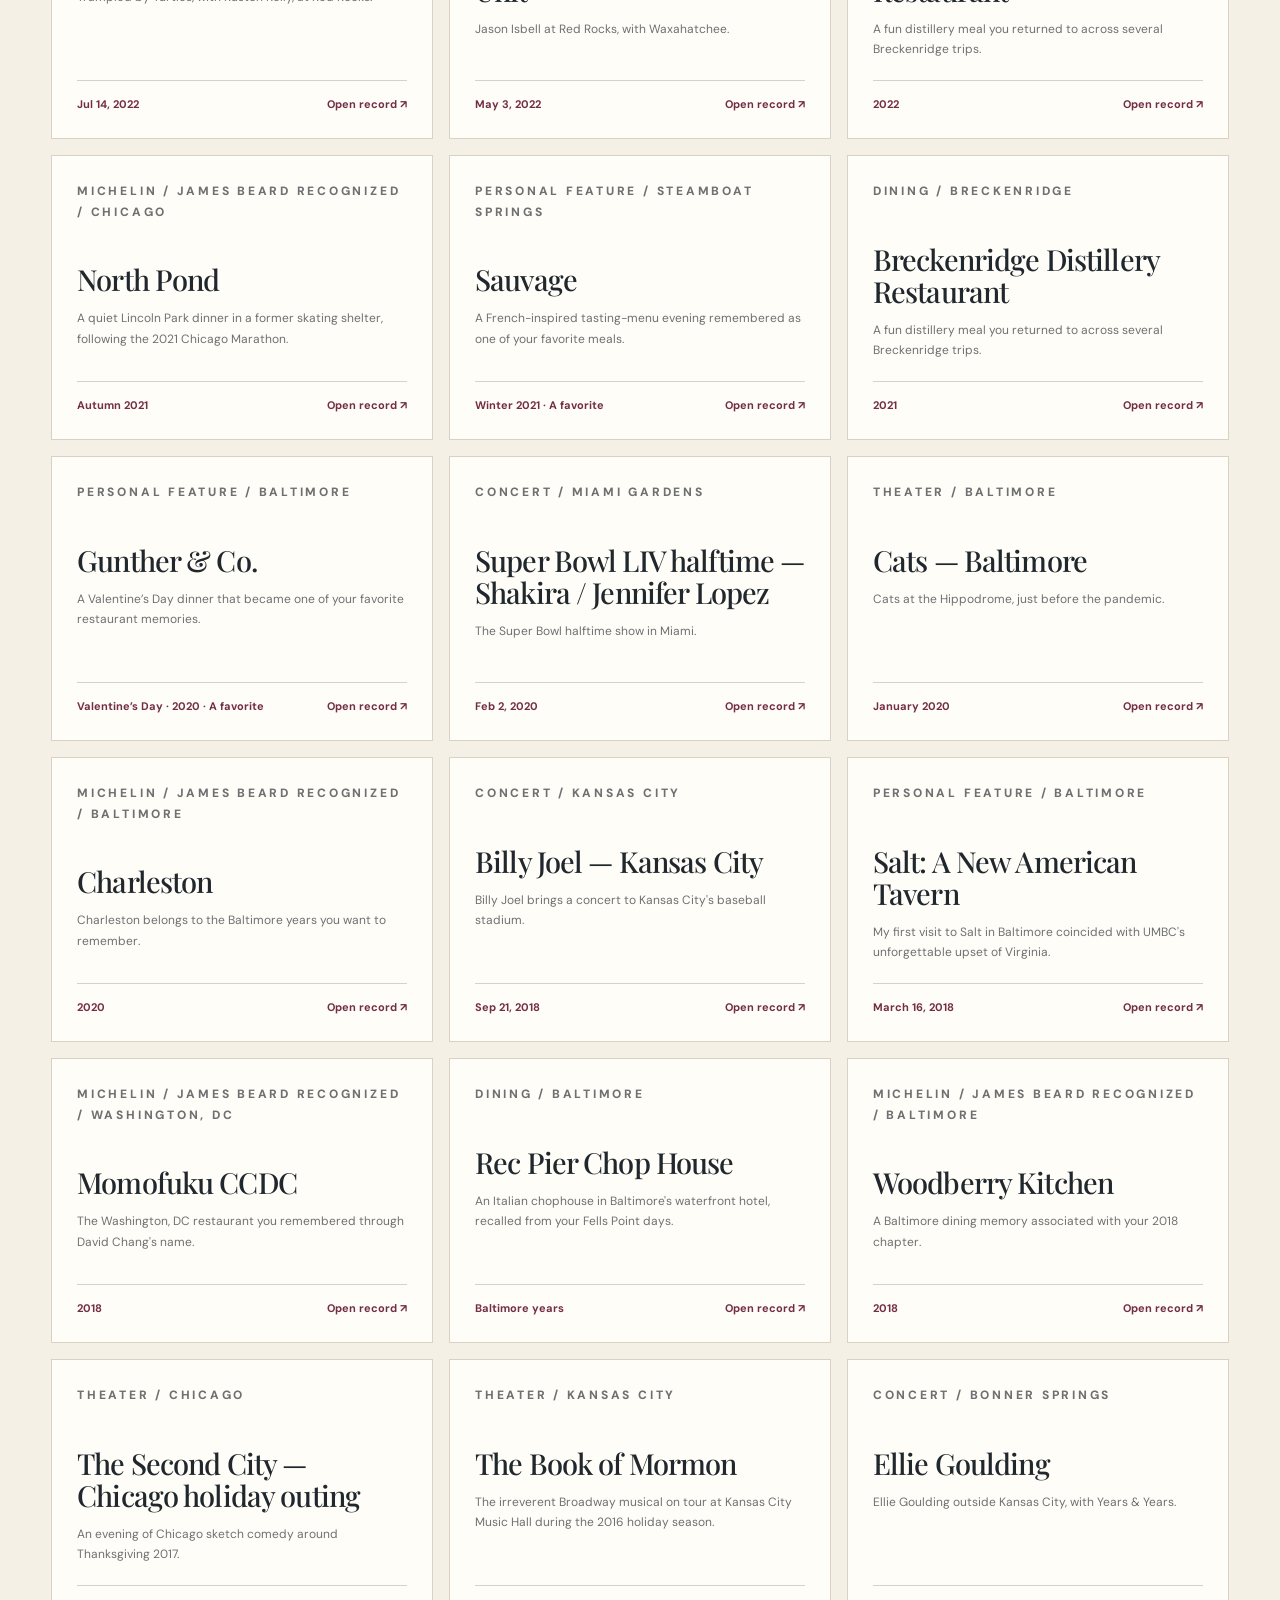
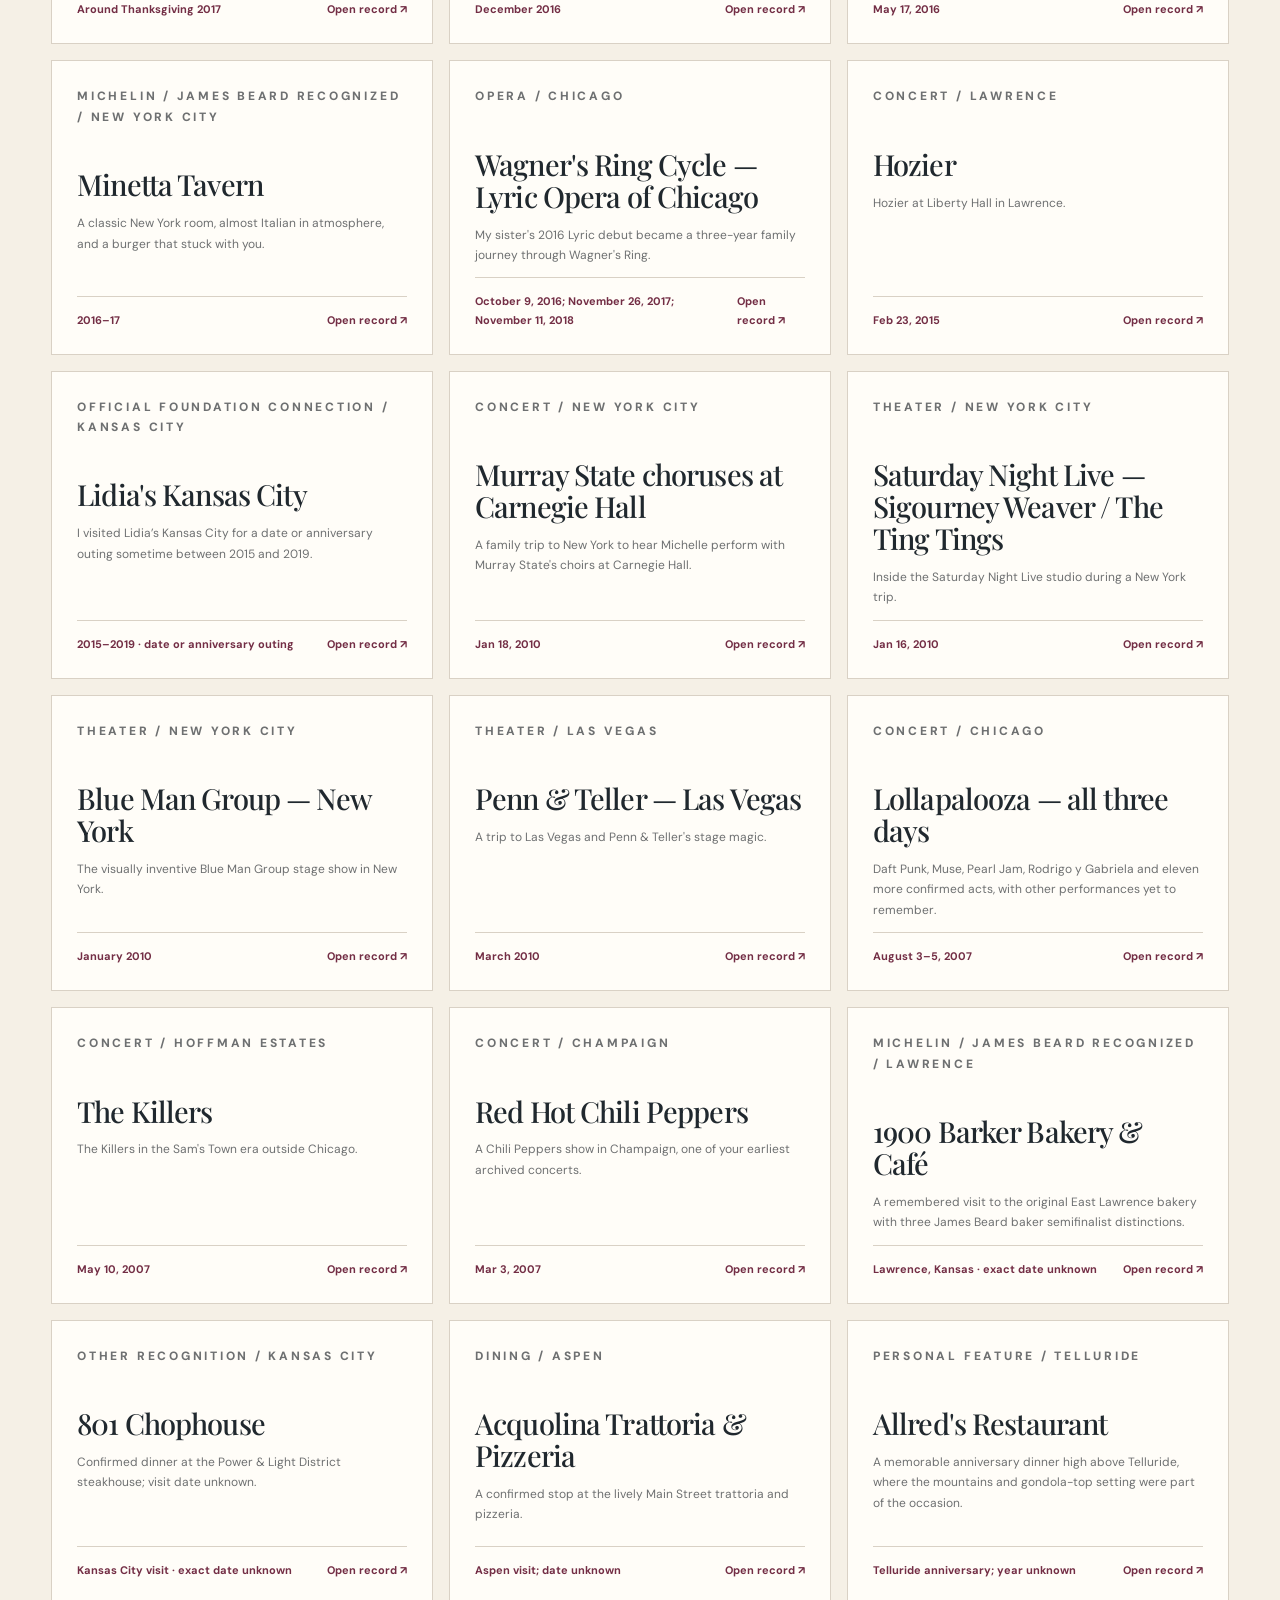
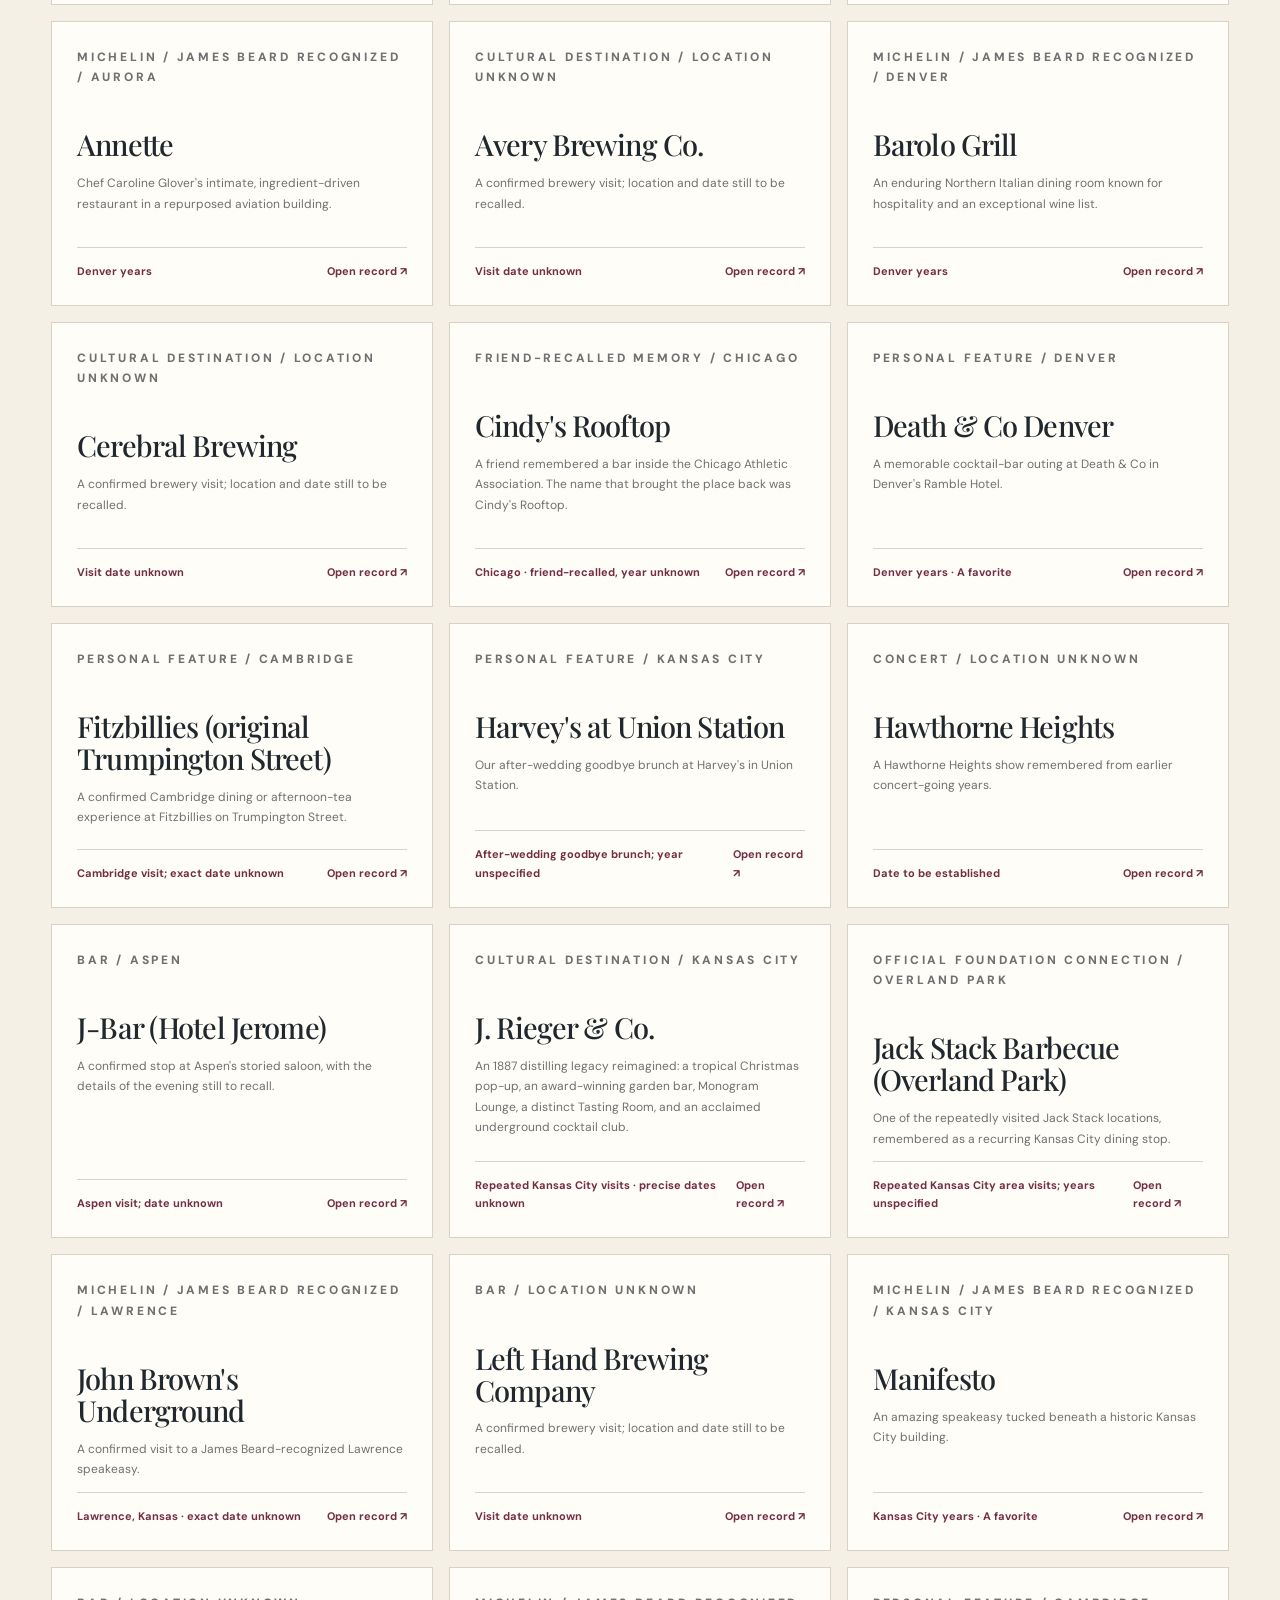
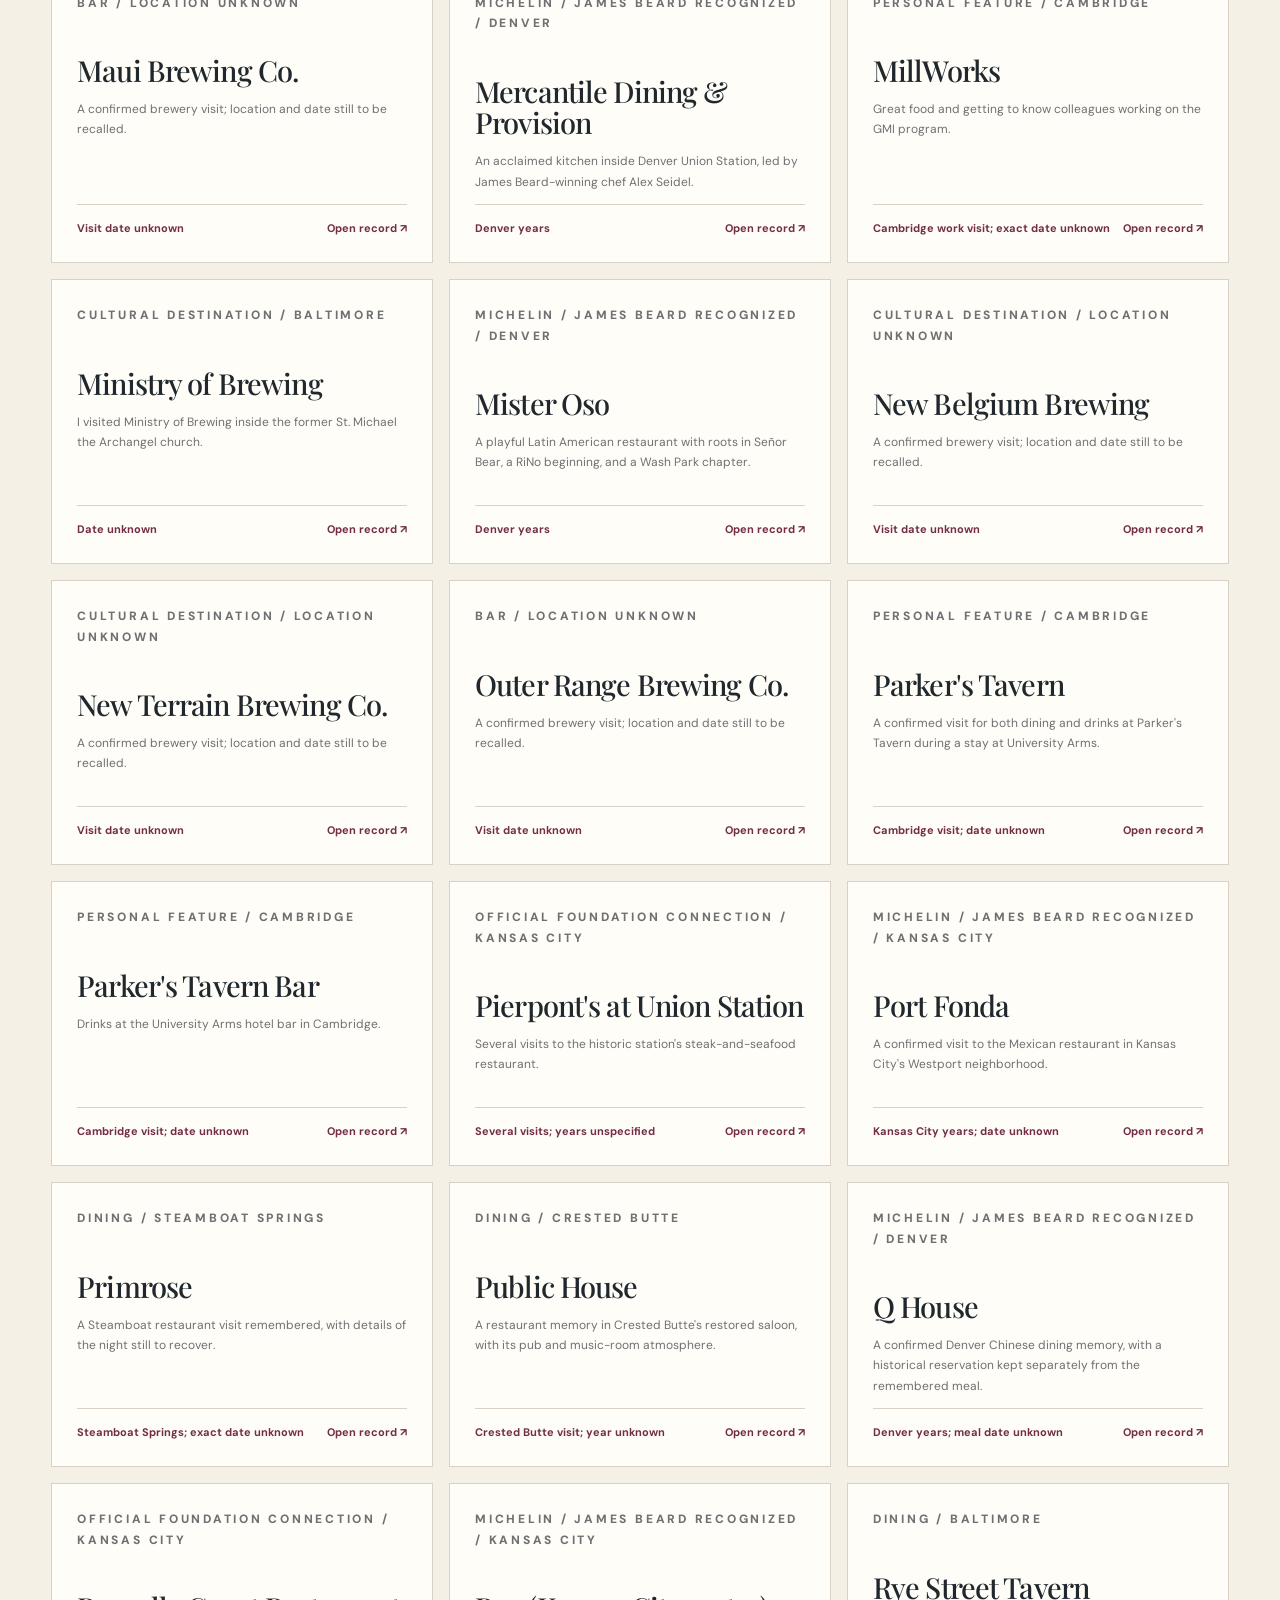
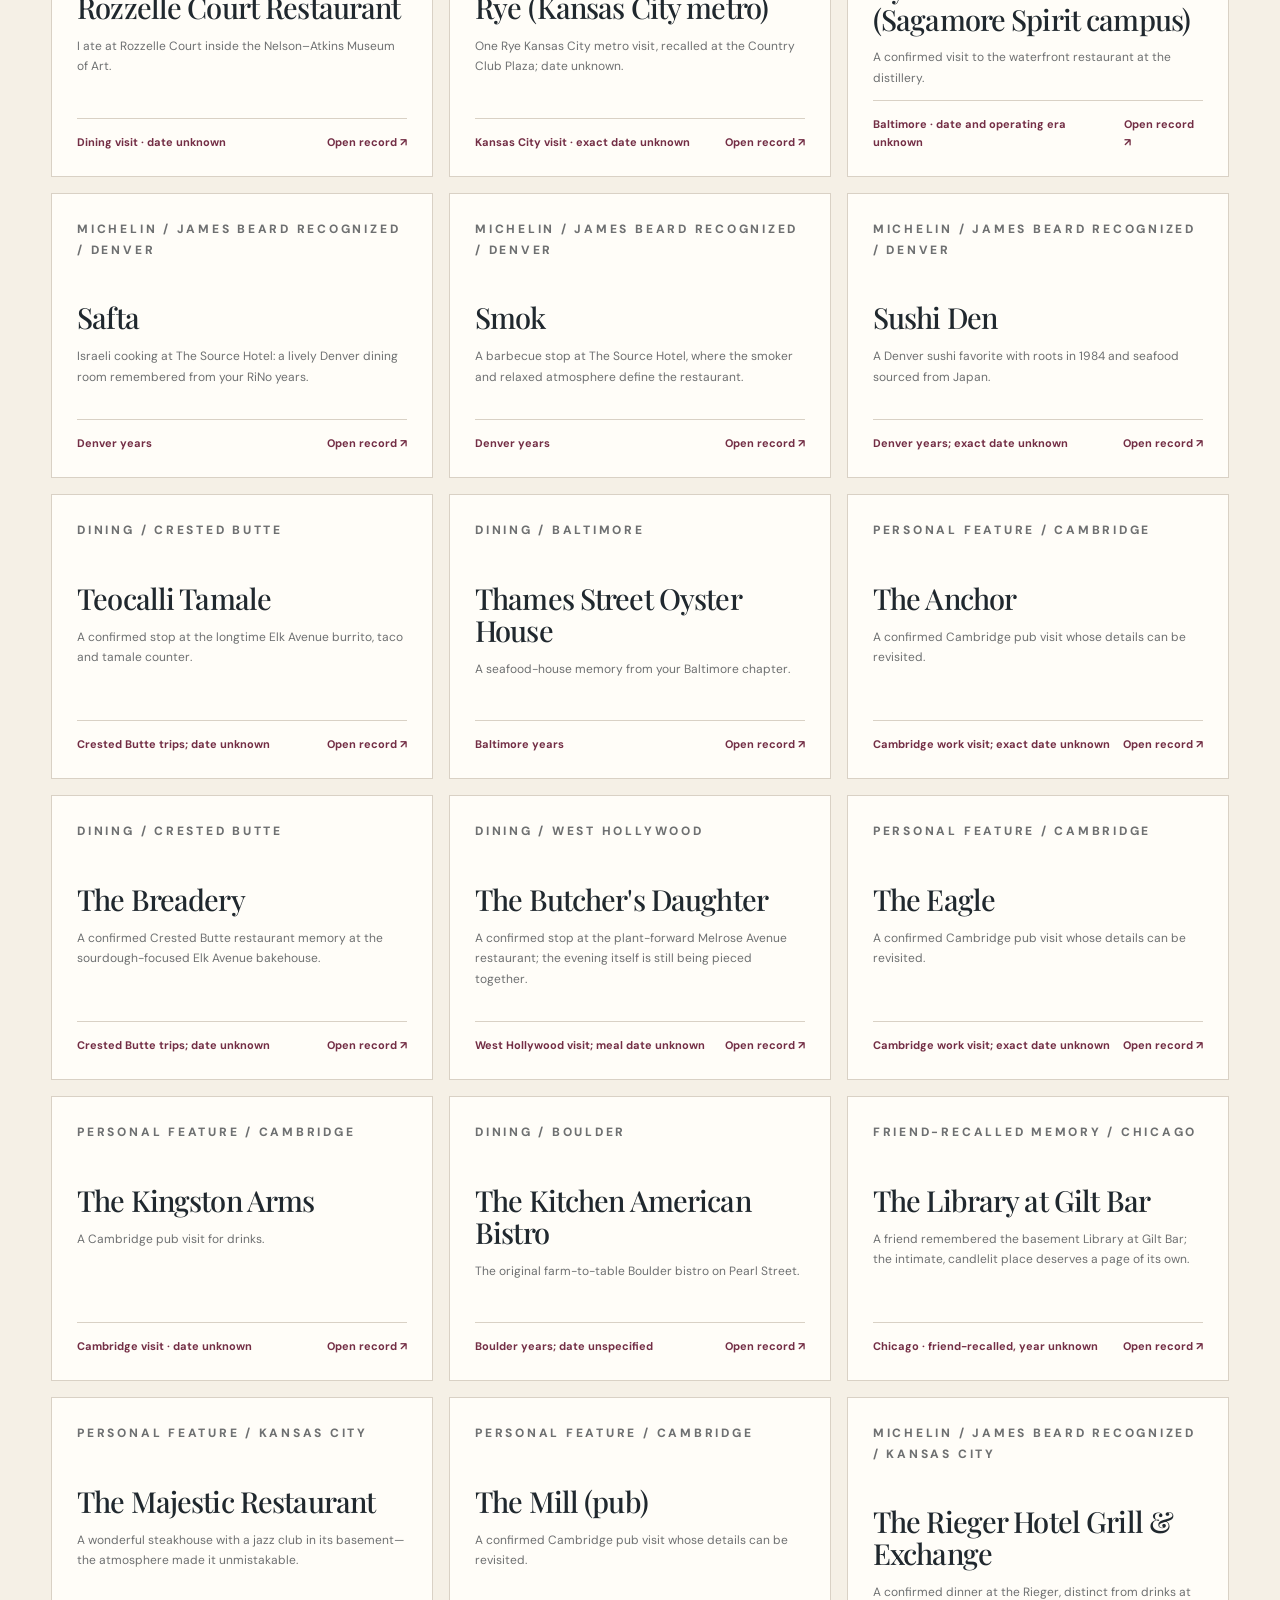
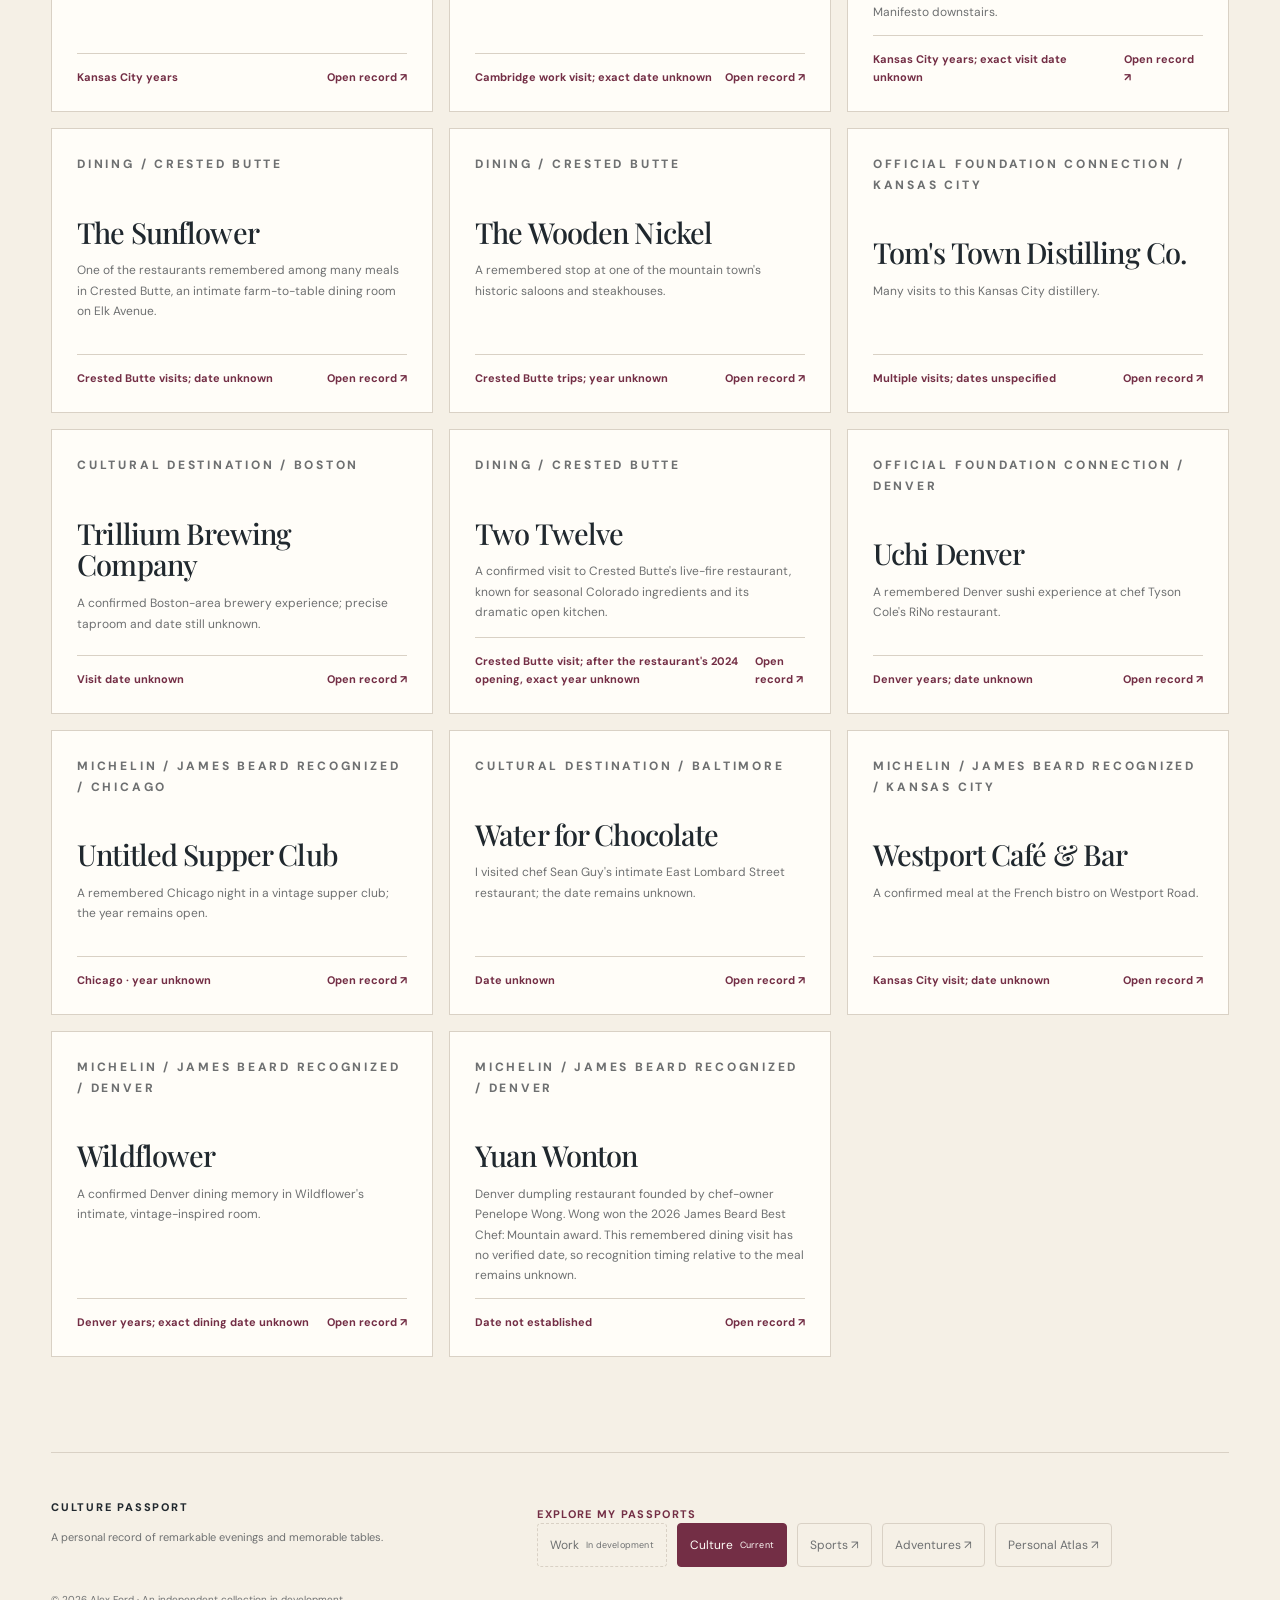
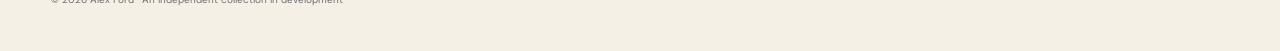
==== commit 53249a3a: "Show bars, pubs and breweries in Explore category" ====
--- a/explore.html
+++ b/explore.html
@@ -18,7 +18,7 @@
   </nav>
 </header><main id="main">
 <section class="page-intro"><p class="eyebrow">THE ARCHIVE / EXPLORE</p><h1>One collection.<br><em>Six ways in.</em></h1><p>Explore all confirmed visits, with Michelin, James Beard, CAMRA, DiRōNA, AAA, Wine Spectator, editorial distinctions, and personal highlights kept separately labeled. Unconfirmed research stays out of public views.</p></section>
-<section class="browser" aria-label="Explore controls"><div class="tabstrip" role="group" aria-label="Culture category"><button type="button" data-type="all" class="active" aria-pressed="true">All</button><button type="button" data-type="dining" aria-pressed="false">Restaurants</button><button type="button" data-type="bar" aria-pressed="false">Cocktail Bars</button><button type="button" data-type="concert" aria-pressed="false">Concerts</button><button type="button" data-type="opera" aria-pressed="false">Opera</button><button type="button" data-type="theater" aria-pressed="false">Theater</button><button type="button" data-type="film" aria-pressed="false">Film & Festivals</button></div><div class="filter-row"><label>Search the collection<input id="search" type="search" placeholder="A restaurant, city, or artist…"></label><label>City<select id="city-filter"><option value="">Every city</option></select></label></div><label class="memory-option"><input id="highlights-only" type="checkbox"> Only recognized or personally featured restaurants and bars (optional)</label><p class="result-count" id="result-count" aria-live="polite"></p></section>
+<section class="browser" aria-label="Explore controls"><div class="tabstrip" role="group" aria-label="Culture category"><button type="button" data-type="all" class="active" aria-pressed="true">All</button><button type="button" data-type="dining" aria-pressed="false">Restaurants</button><button type="button" data-type="bar" aria-pressed="false">Bars, Pubs &amp; Breweries</button><button type="button" data-type="concert" aria-pressed="false">Concerts</button><button type="button" data-type="opera" aria-pressed="false">Opera</button><button type="button" data-type="theater" aria-pressed="false">Theater</button><button type="button" data-type="film" aria-pressed="false">Film & Festivals</button></div><div class="filter-row"><label>Search the collection<input id="search" type="search" placeholder="A restaurant, city, or artist…"></label><label>City<select id="city-filter"><option value="">Every city</option></select></label></div><label class="memory-option"><input id="highlights-only" type="checkbox"> Only recognized or personally featured restaurants and bars (optional)</label><p class="result-count" id="result-count" aria-live="polite"></p></section>
 <div id="explore-results" class="record-grid" aria-live="polite"><div class="empty">Loading records…</div></div>
 </main><footer class="footer">
   <div><strong>CULTURE PASSPORT</strong><p>A personal record of remarkable evenings and memorable tables.</p></div>
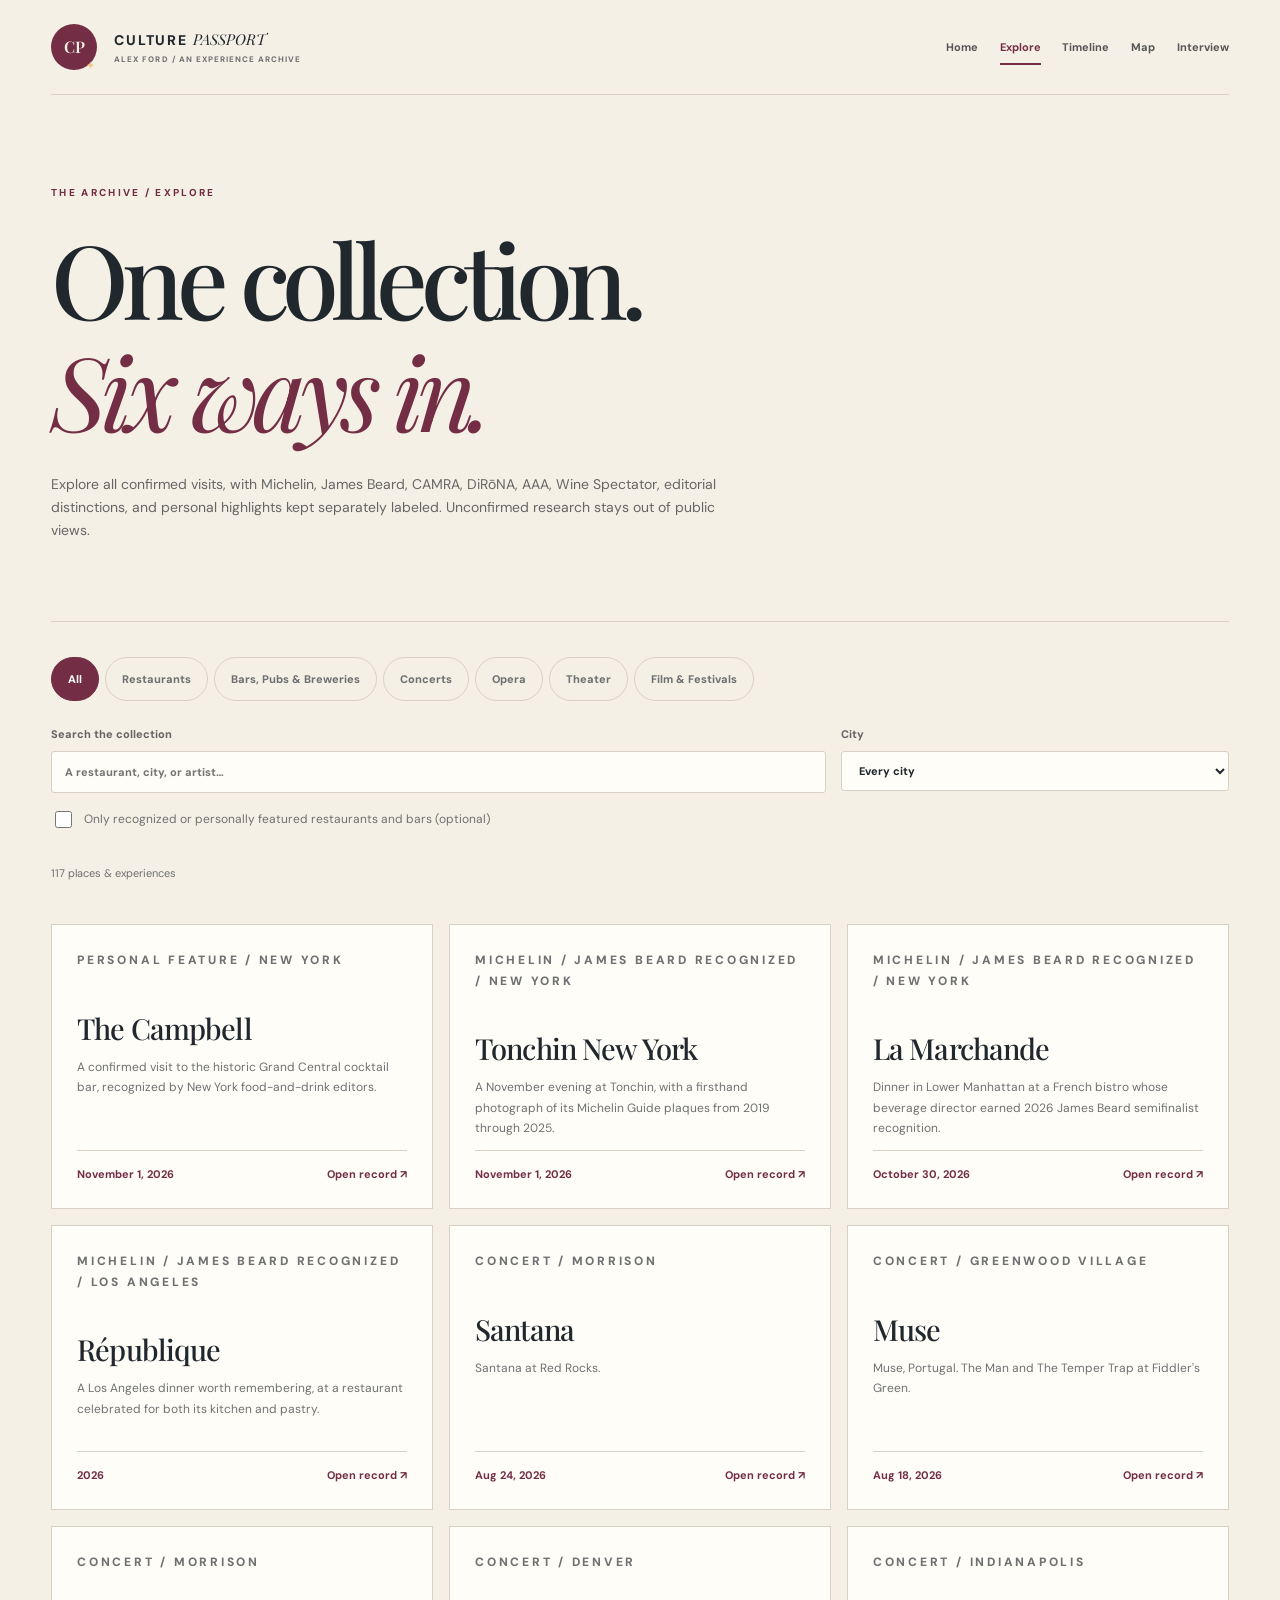
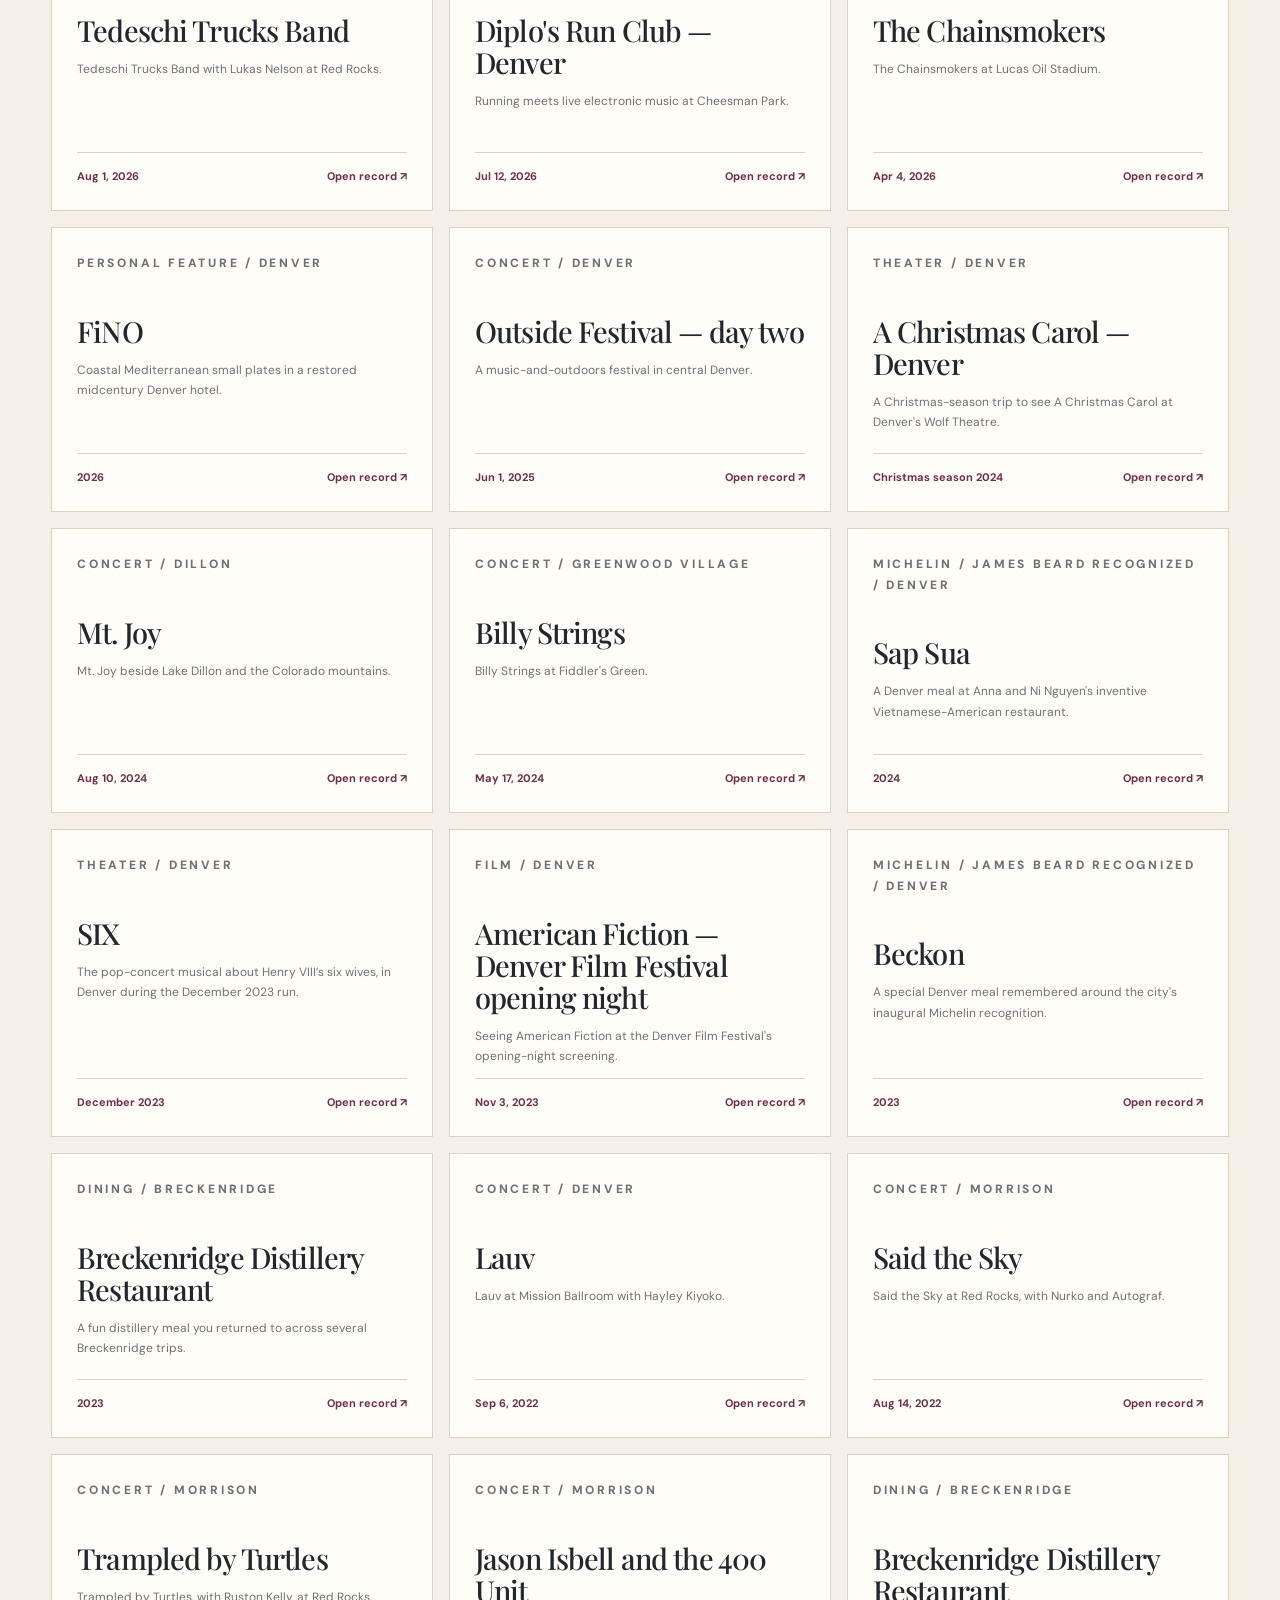
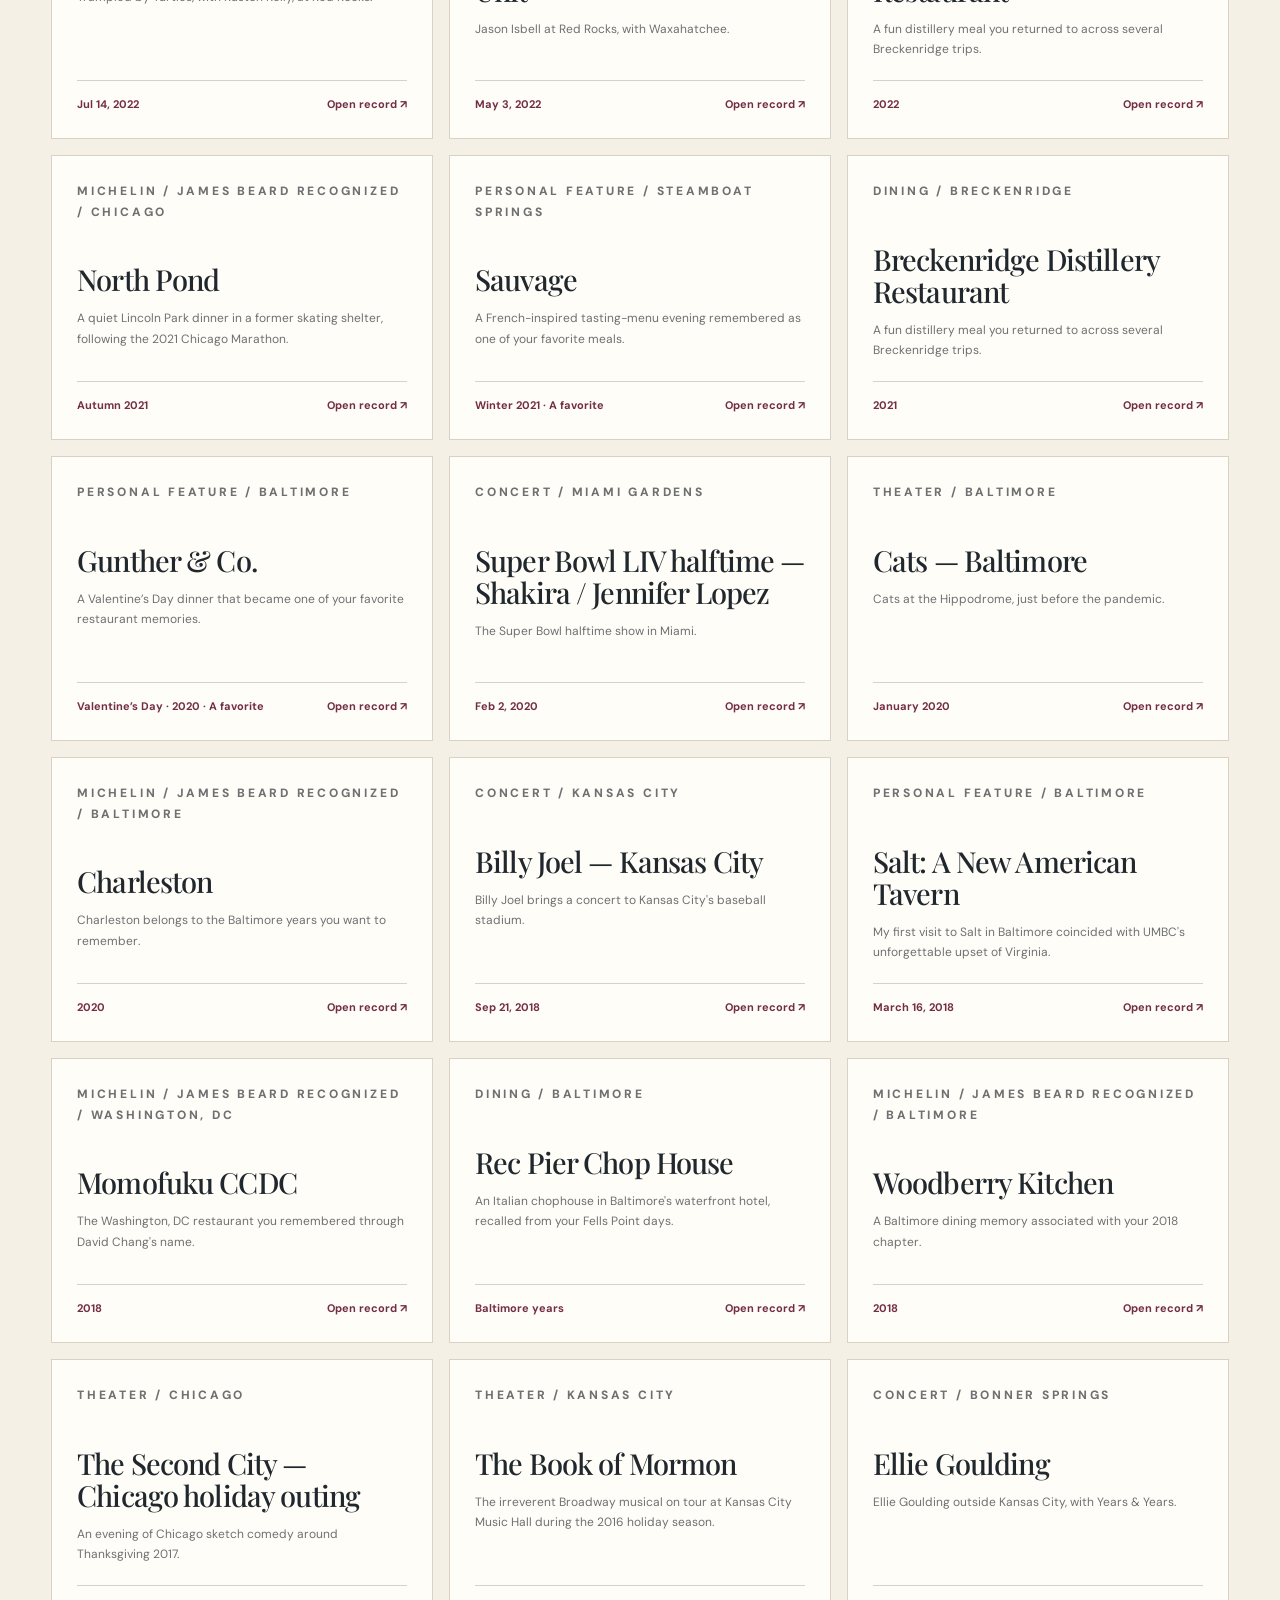
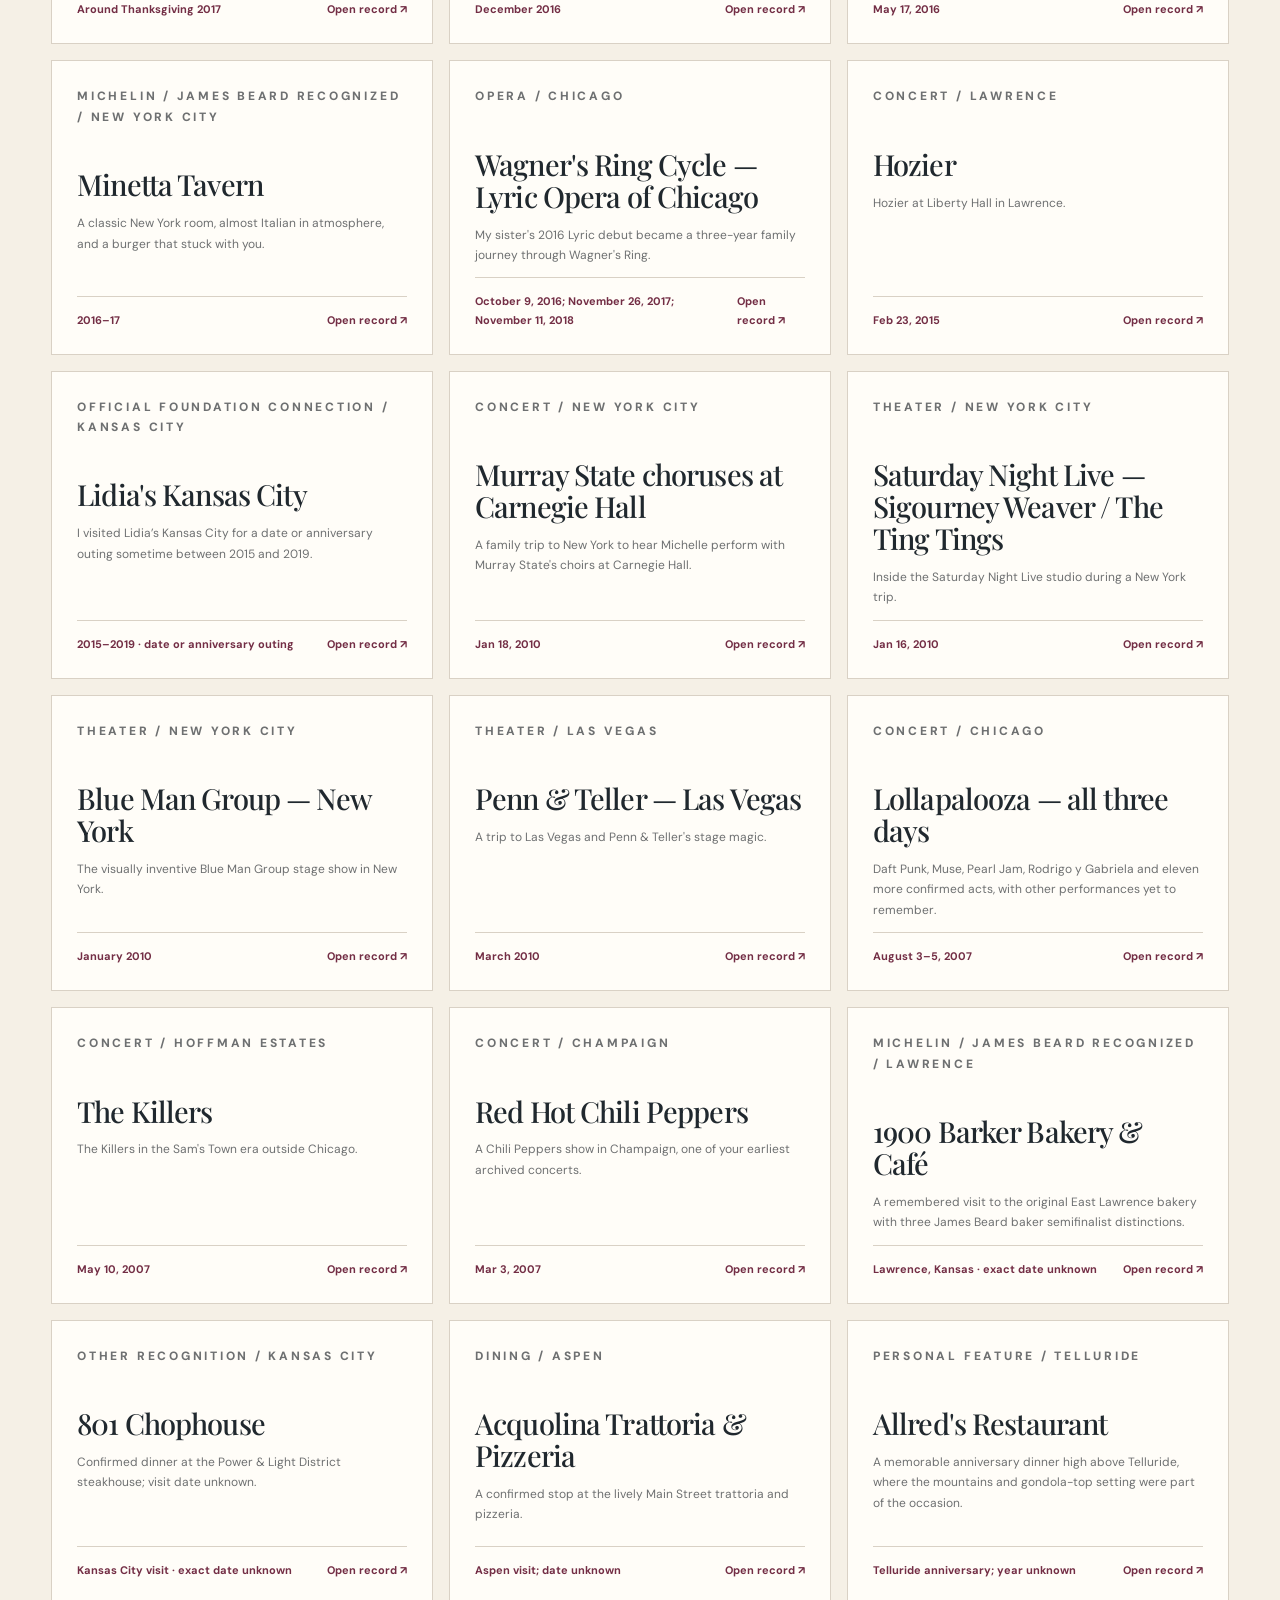
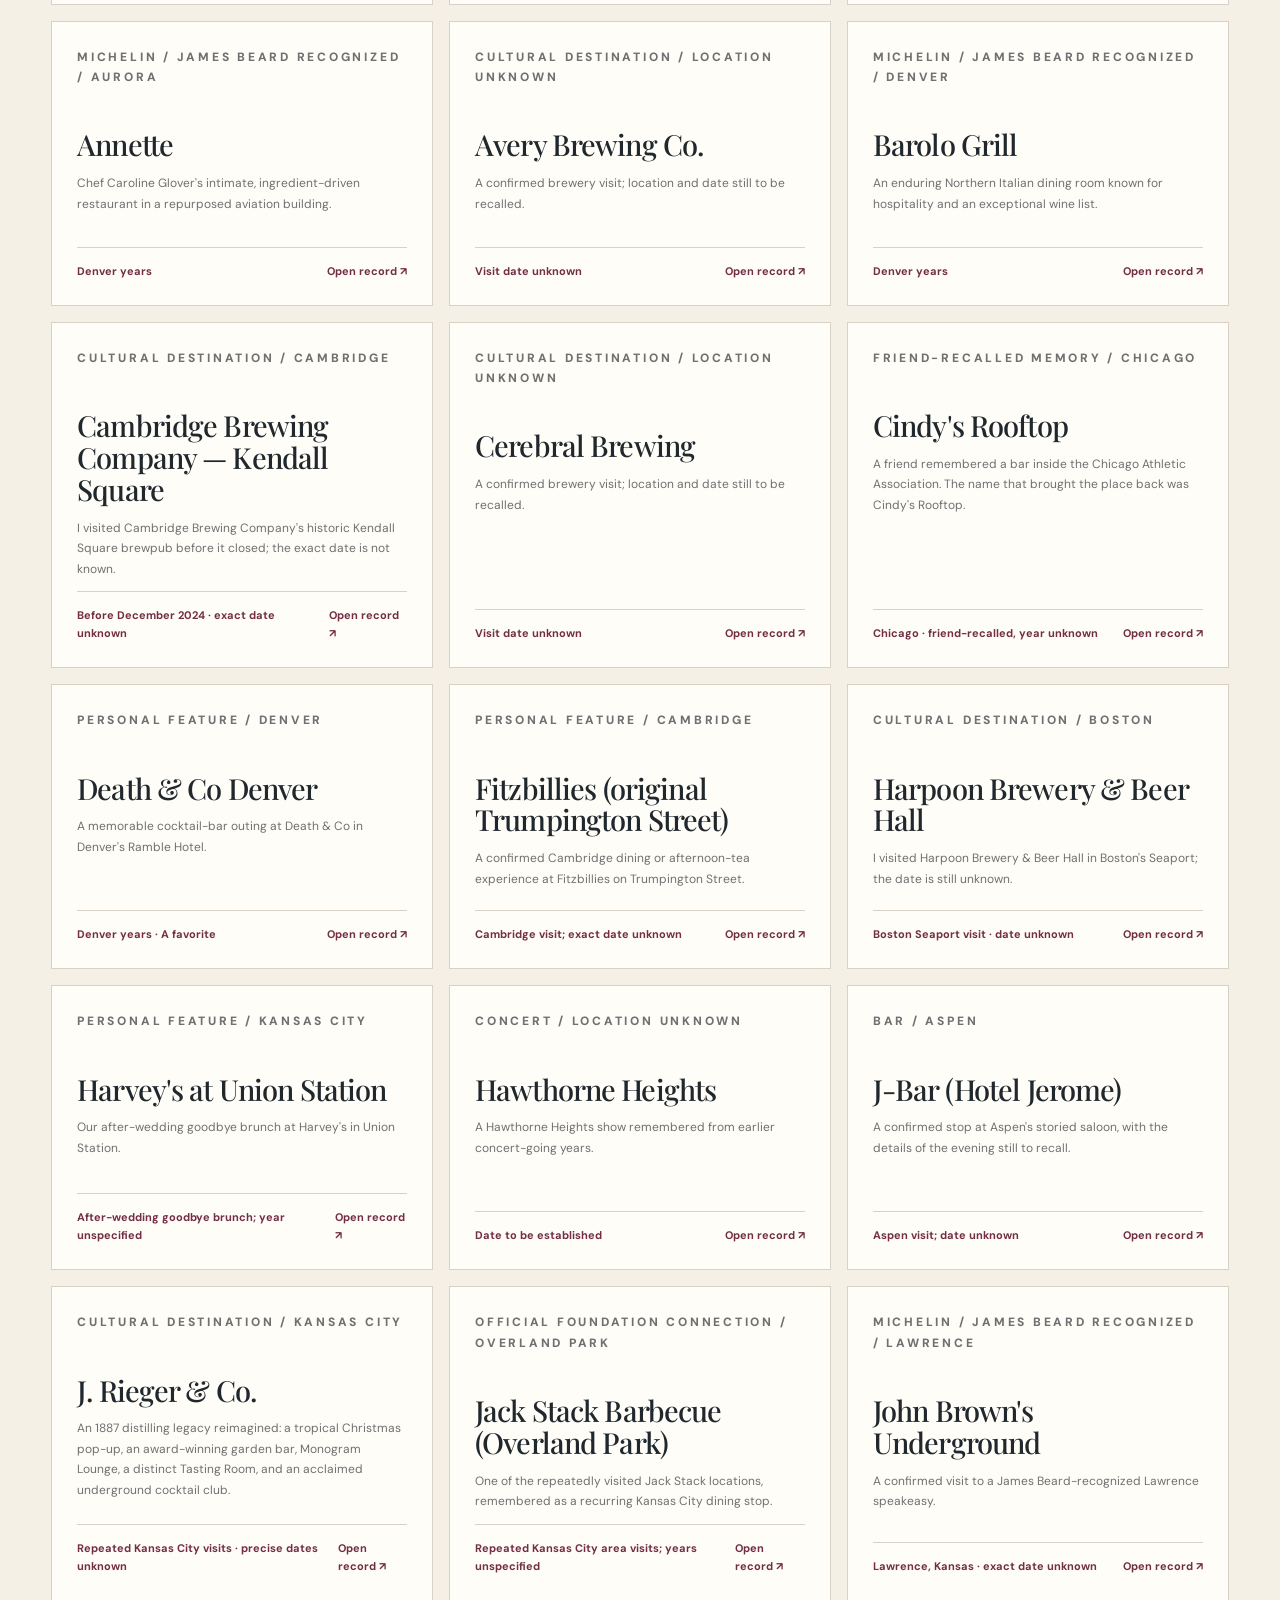
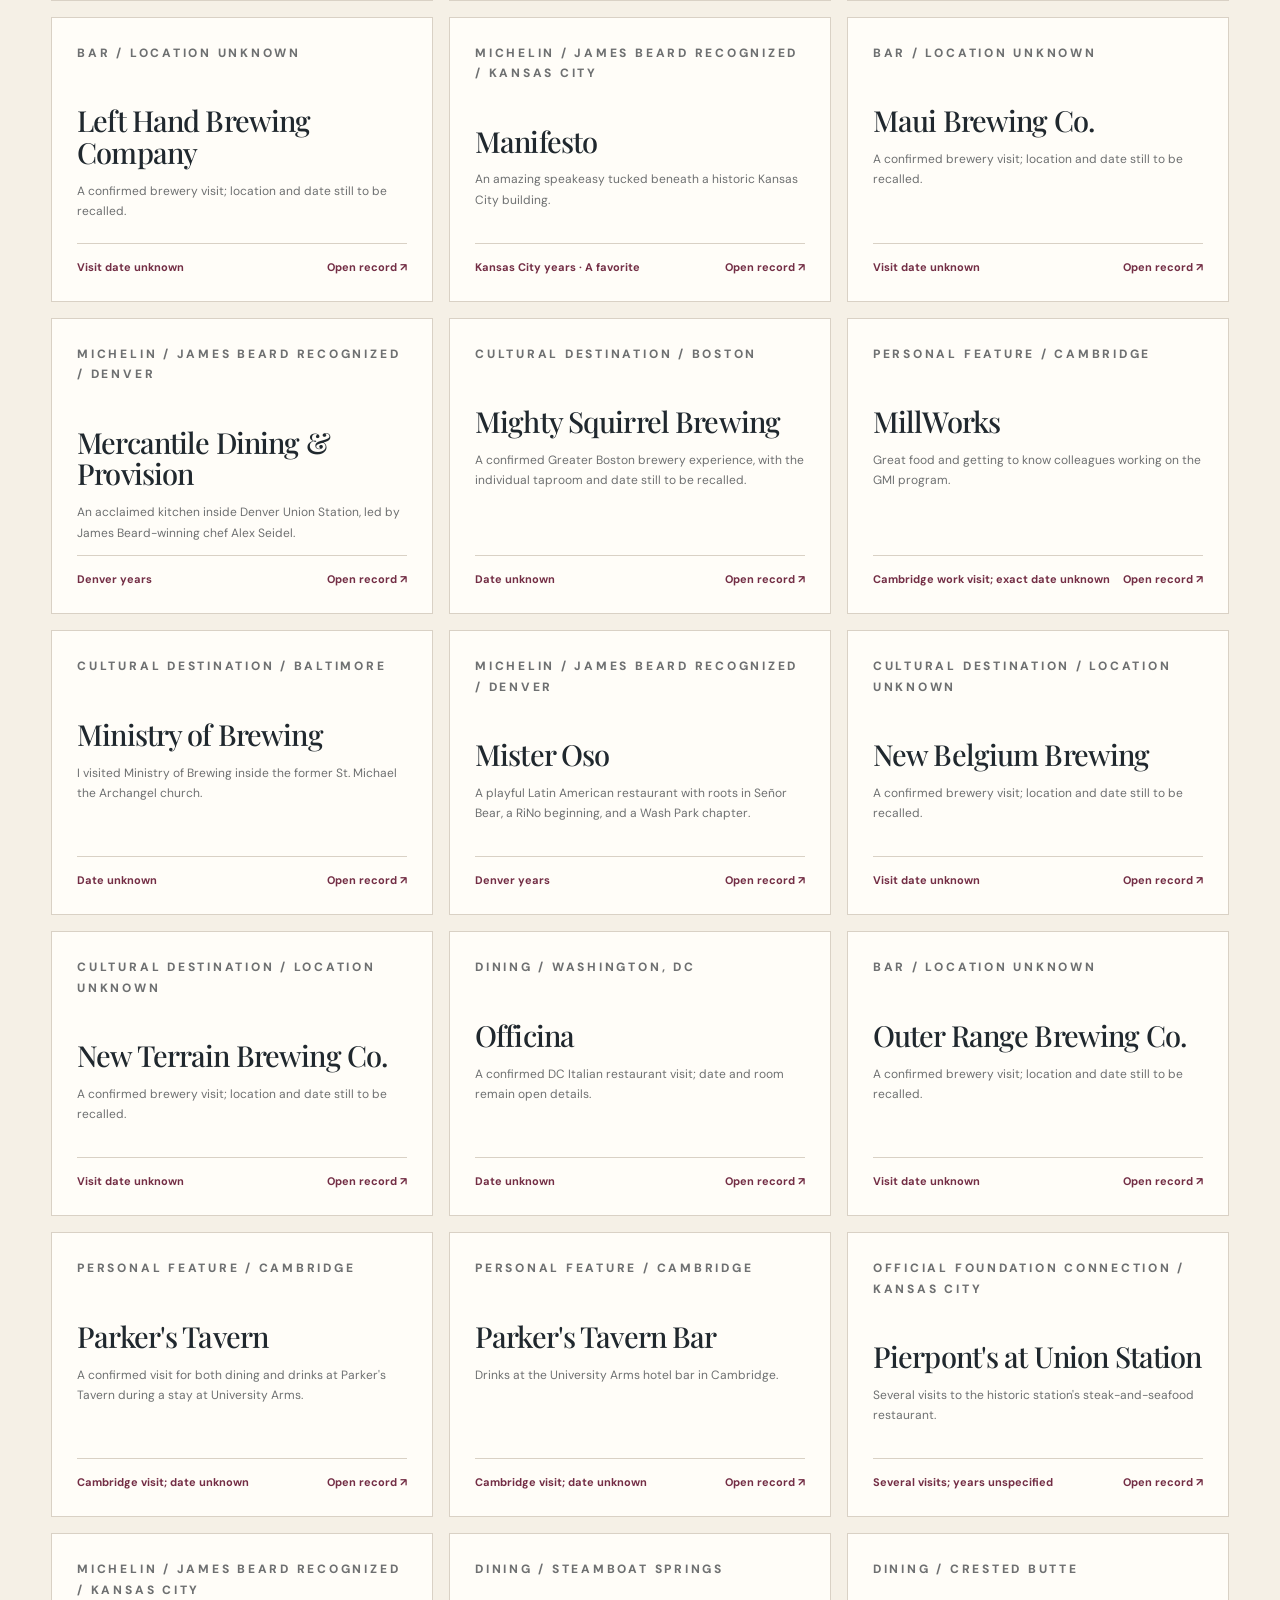
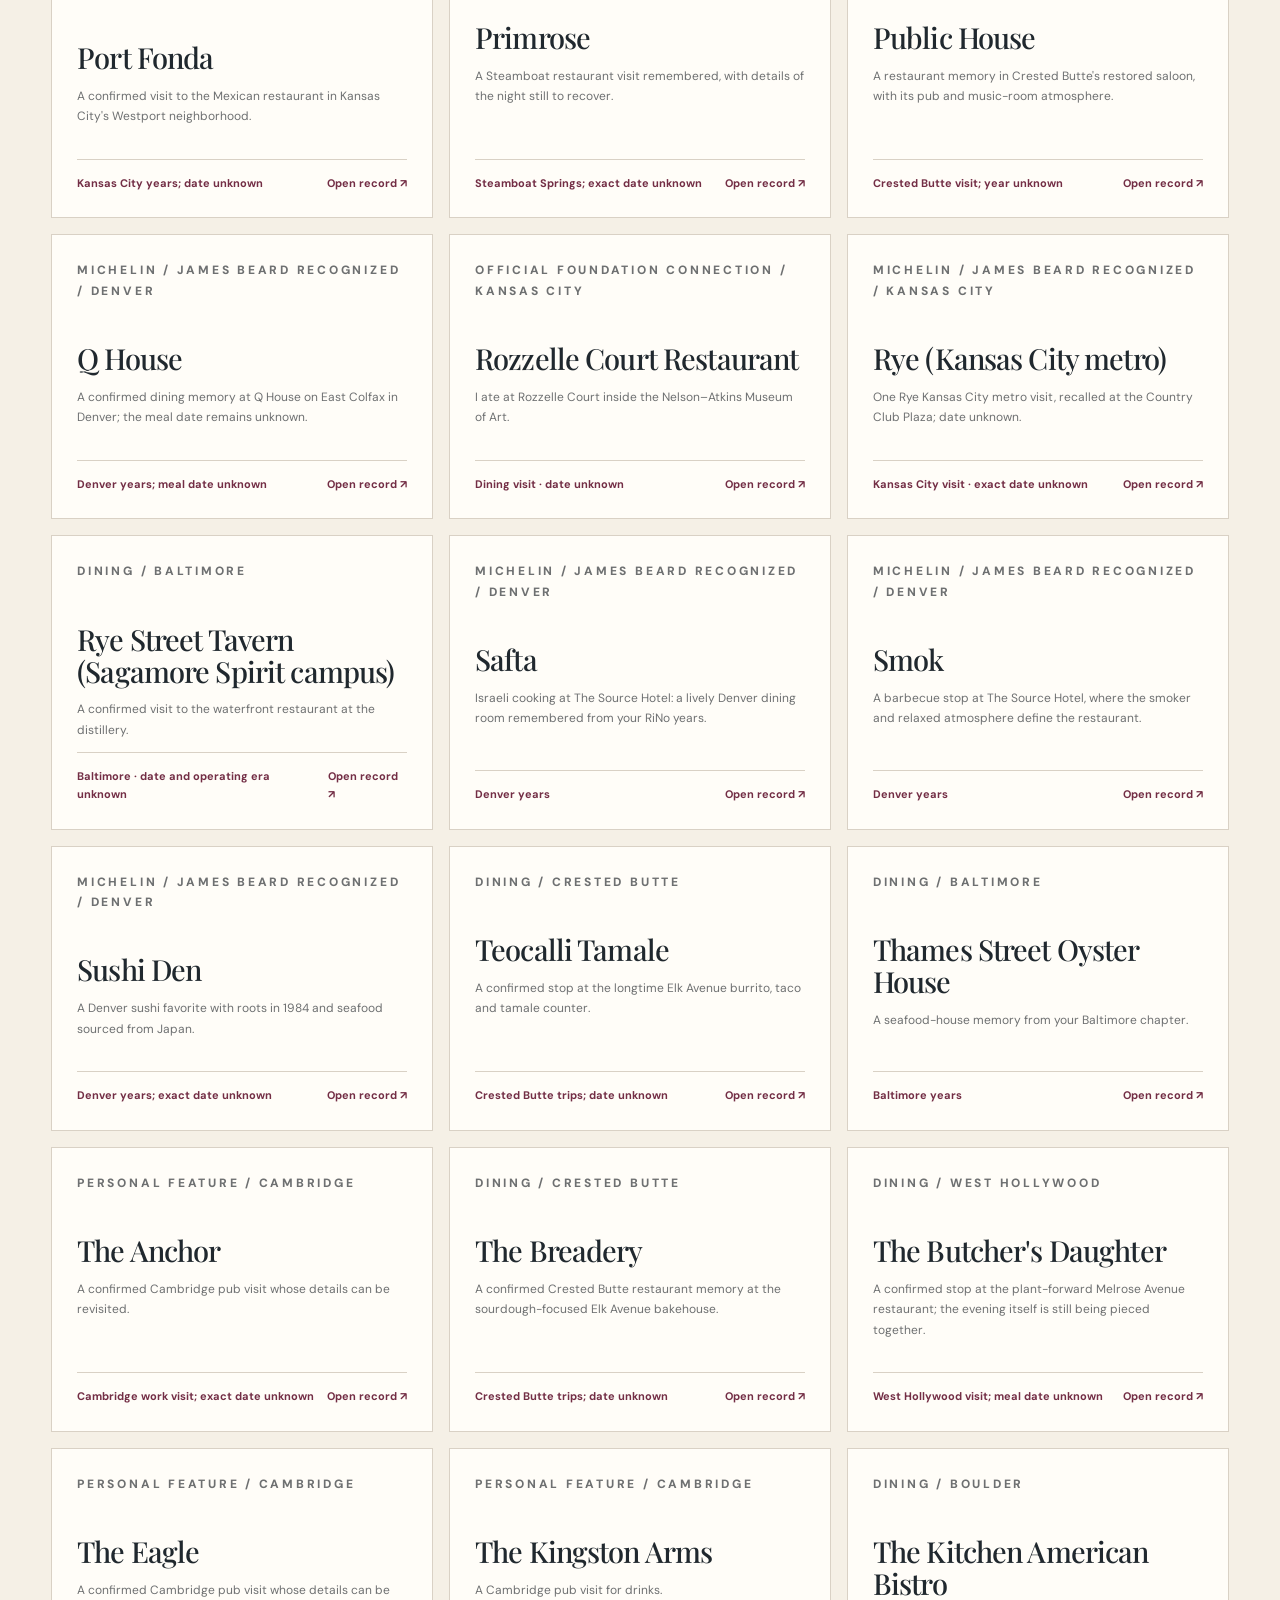
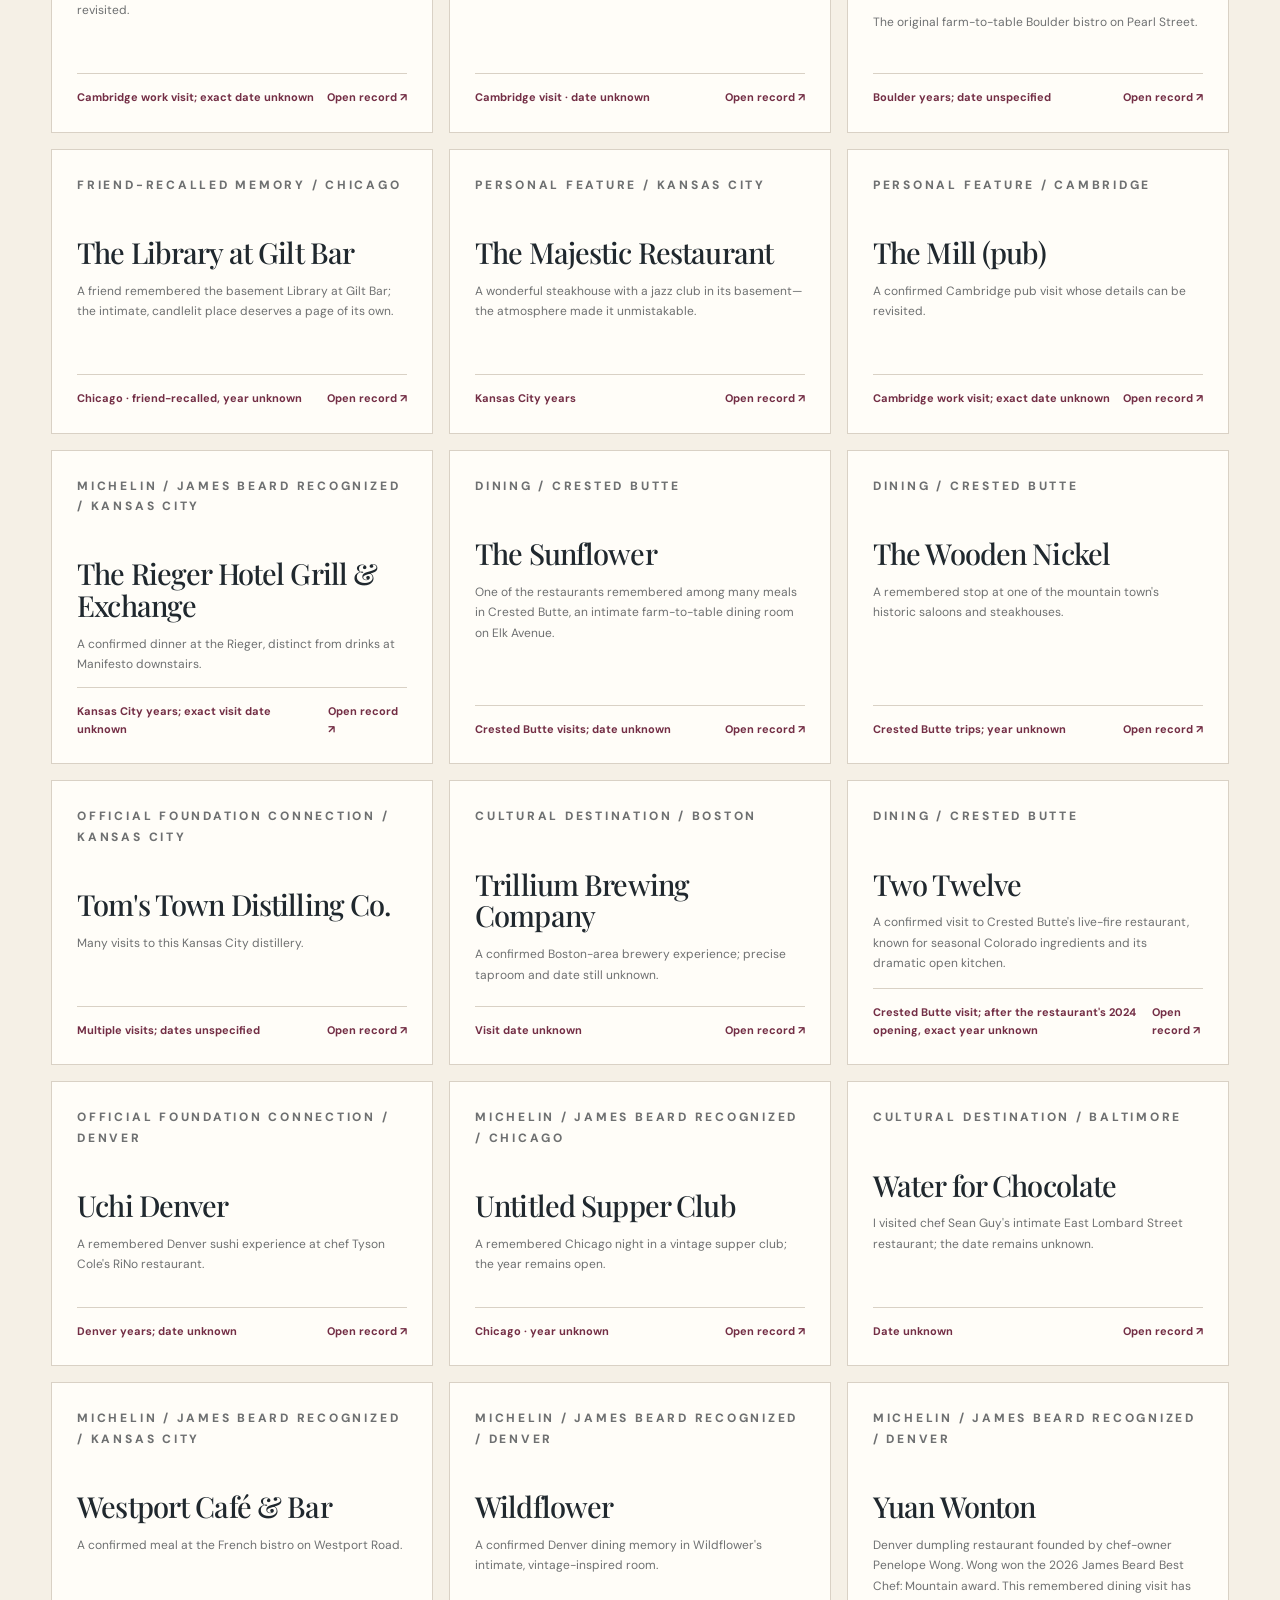
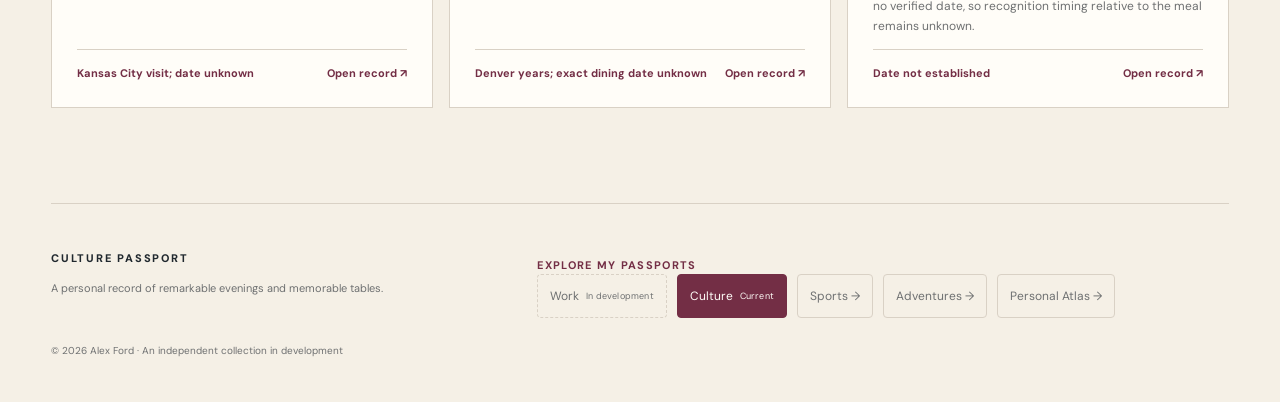
==== commit 4172facc: "Replace platform-colored emoji with typographic ornaments" ====
--- a/explore.html
+++ b/explore.html
@@ -4,10 +4,10 @@
 <meta name="theme-color" content="#f5f0e6"><meta name="description" content="Culture Passport — a personal record of restaurants, concerts, opera, theater and film, organized by memory, venue and time.">
 <meta name="robots" content="noindex, nofollow">
 <title>Explore | Culture Passport · Alex Ford</title>
-<link rel="icon" href="./favicon.svg" type="image/svg+xml"><link rel="stylesheet" href="./assets/site.css?v=20261027">
-<script defer src="./assets/app.js?v=20261103"></script>
+<link rel="icon" href="./favicon.svg" type="image/svg+xml"><link rel="stylesheet" href="./assets/site.css?v=20261107a">
+<script defer src="./assets/app.js?v=20261107a"></script>
 </head><body data-page="explore"><a class="skip-link" href="#main">Skip to content</a><div class="layout"><header class="masthead">
-  <a class="monogram" href="./index.html" aria-label="Culture Passport home">CP<span>✳</span></a>
+  <a class="monogram" href="./index.html" aria-label="Culture Passport home">CP<span>✦</span></a>
   <a class="wordmark" href="./index.html">CULTURE <em>PASSPORT</em><small>ALEX FORD / AN EXPERIENCE ARCHIVE</small></a>
   <nav class="nav" aria-label="Primary navigation">
     <a data-nav="home" href="./index.html">Home</a>
@@ -22,7 +22,7 @@
 <div id="explore-results" class="record-grid" aria-live="polite"><div class="empty">Loading records…</div></div>
 </main><footer class="footer">
   <div><strong>CULTURE PASSPORT</strong><p>A personal record of remarkable evenings and memorable tables.</p></div>
-  <div class="passport-navigation"><p class="passport-label">Explore my Passports</p><nav class="passport-links" aria-label="Passports"><span data-passport="work" class="passport-pending">Work<small>In development</small></span><span data-passport="culture" aria-current="true">Culture<small>Current</small></span><a data-passport="sports" href="https://sports.alexlford.com">Sports ↗</a><a data-passport="adventures" href="https://adventures.alexlford.com">Adventures ↗</a><a data-passport="atlas" href="https://alexlford.github.io/life-map/atlas.html">Personal Atlas ↗</a></nav></div>
+  <div class="passport-navigation"><p class="passport-label">Explore my Passports</p><nav class="passport-links" aria-label="Passports"><span data-passport="work" class="passport-pending">Work<small>In development</small></span><span data-passport="culture" aria-current="true">Culture<small>Current</small></span><a data-passport="sports" href="https://sports.alexlford.com">Sports →</a><a data-passport="adventures" href="https://adventures.alexlford.com">Adventures →</a><a data-passport="atlas" href="https://alexlford.github.io/life-map/atlas.html">Personal Atlas →</a></nav></div>
   <small>© 2026 Alex Ford · An independent collection in development</small>
 </footer></div></body></html>
 
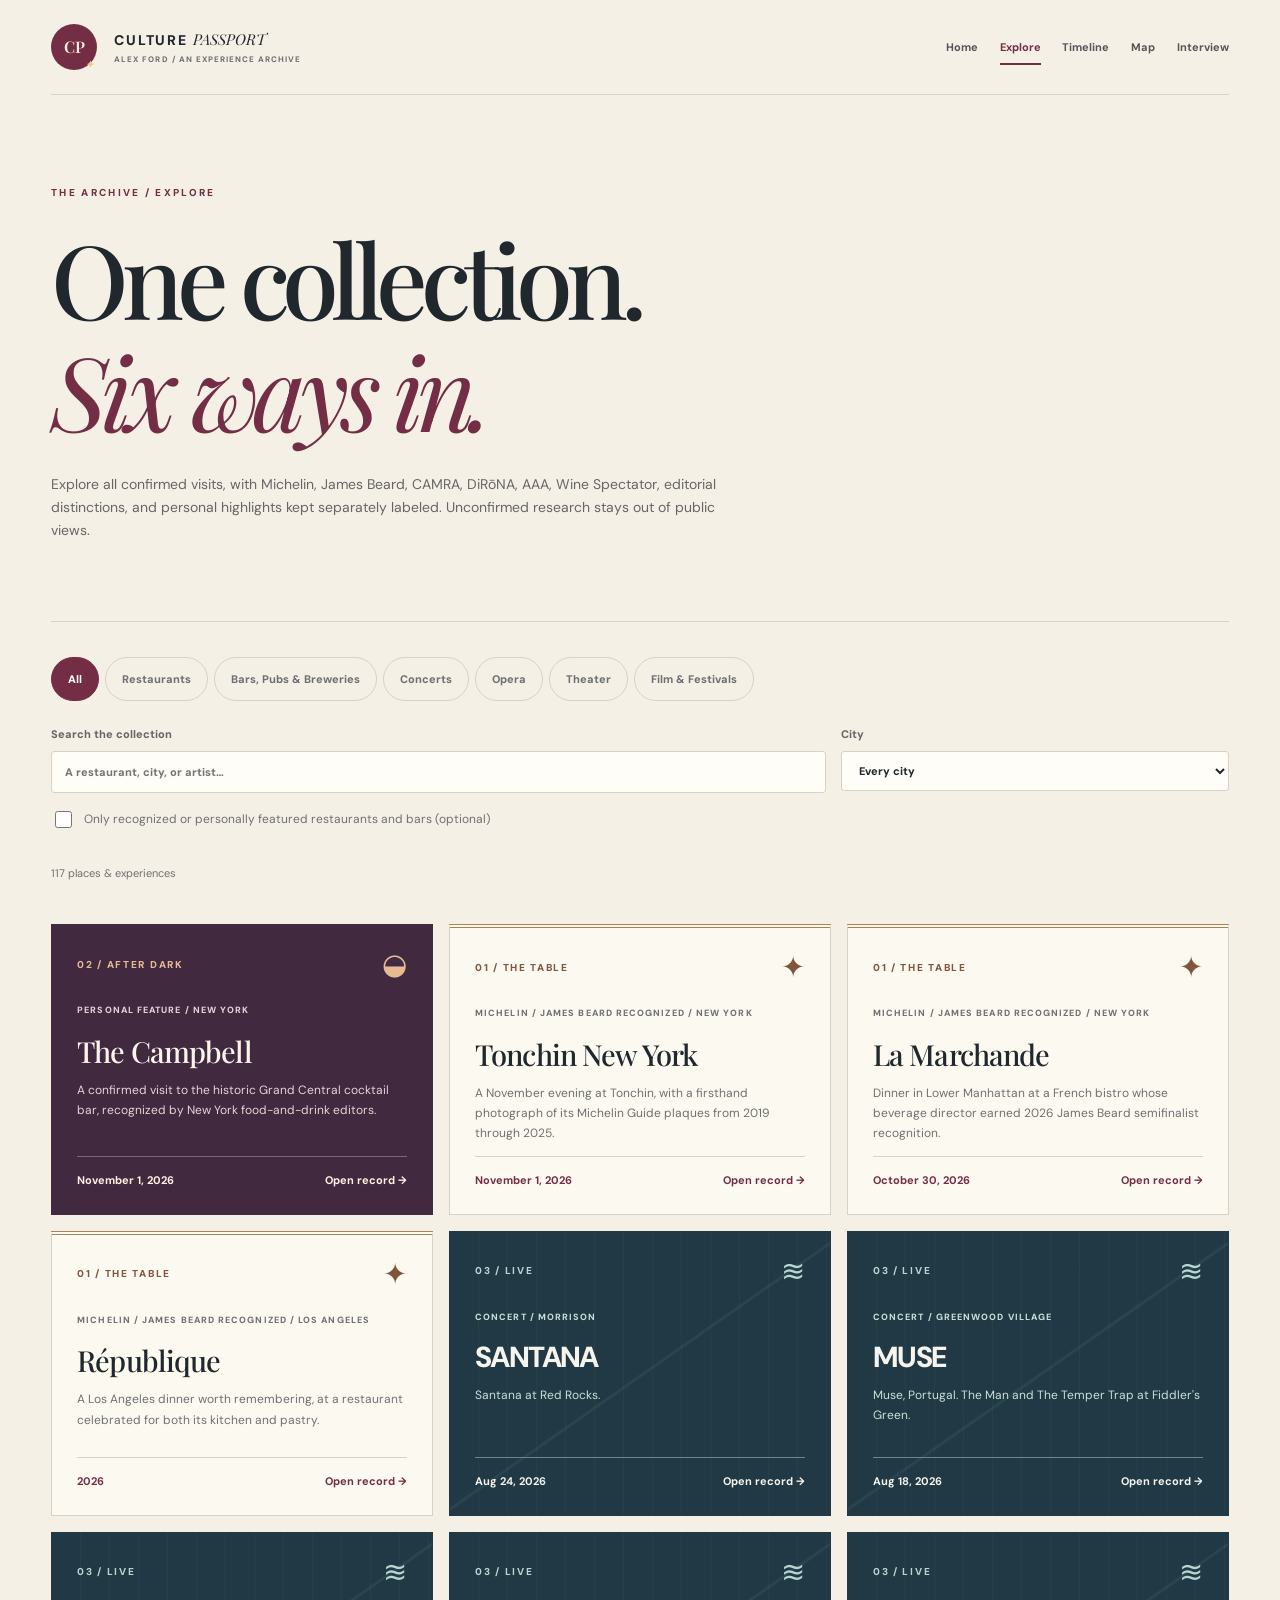
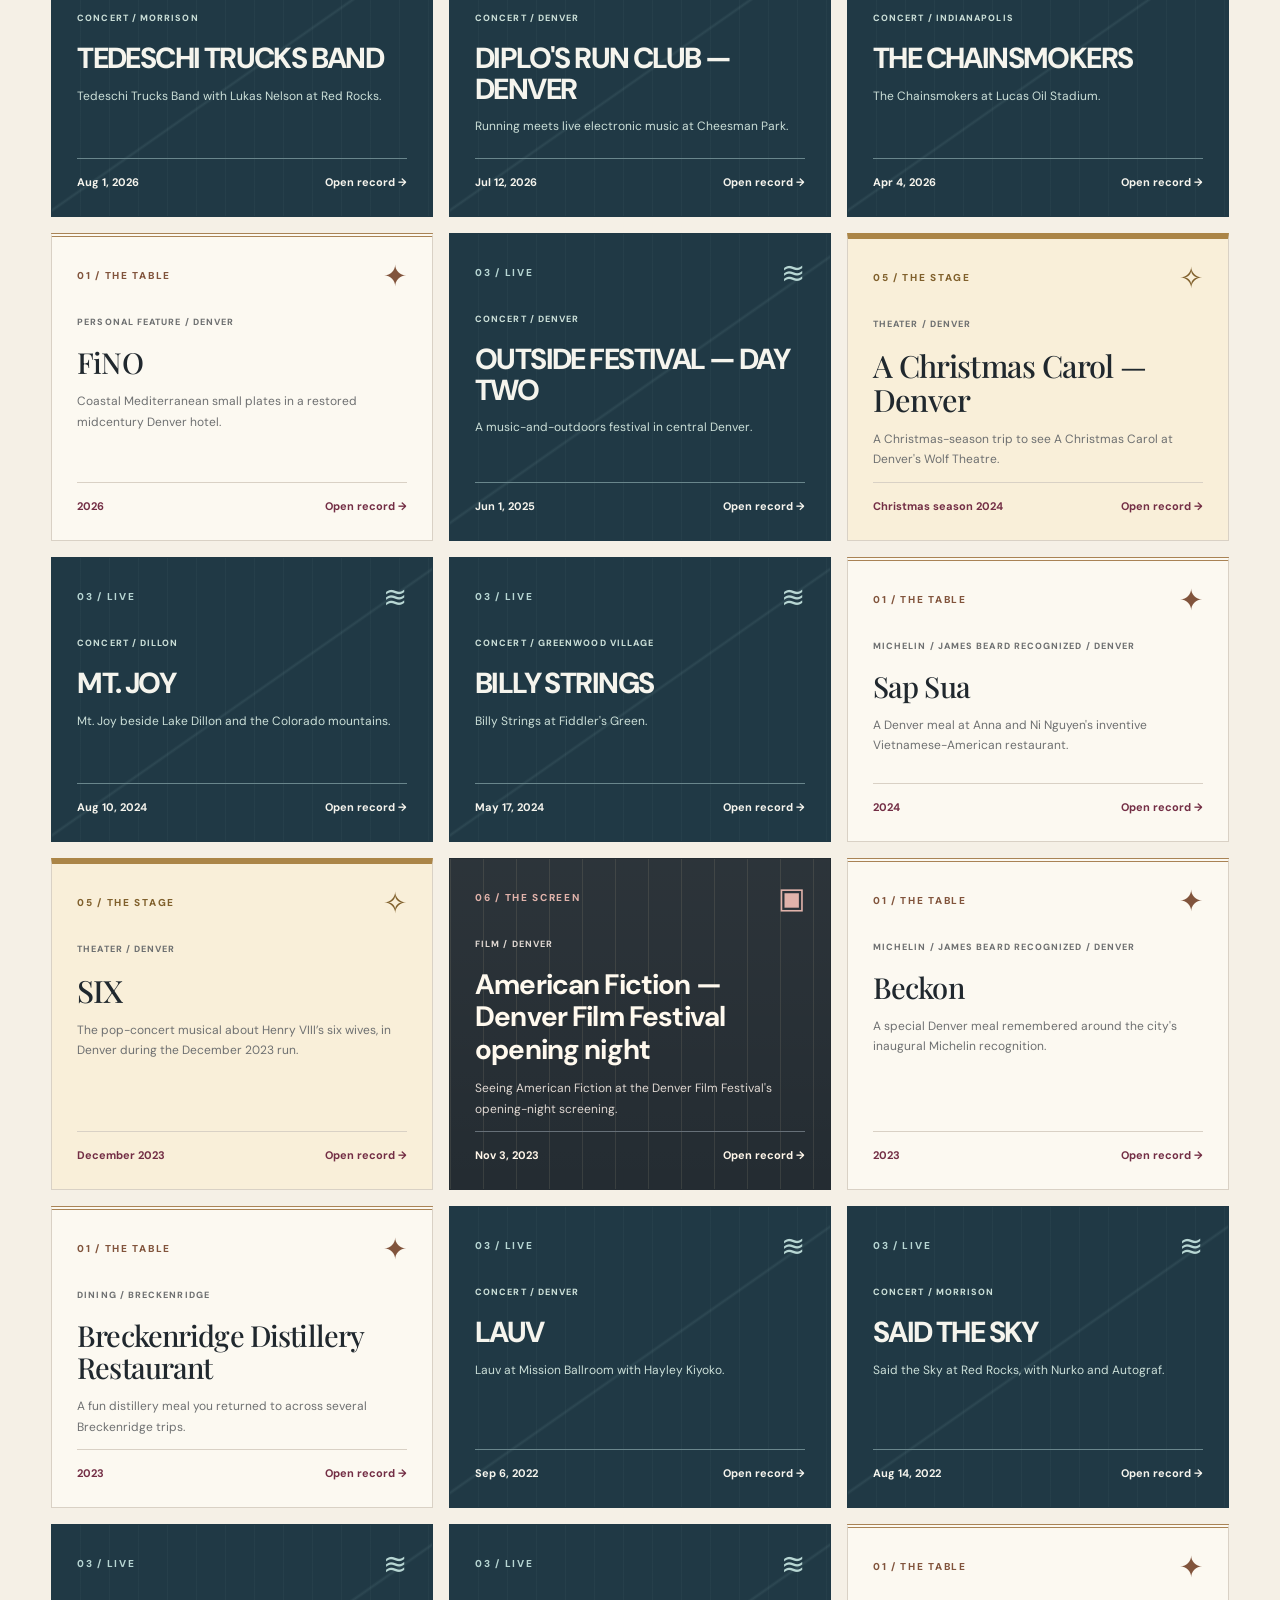
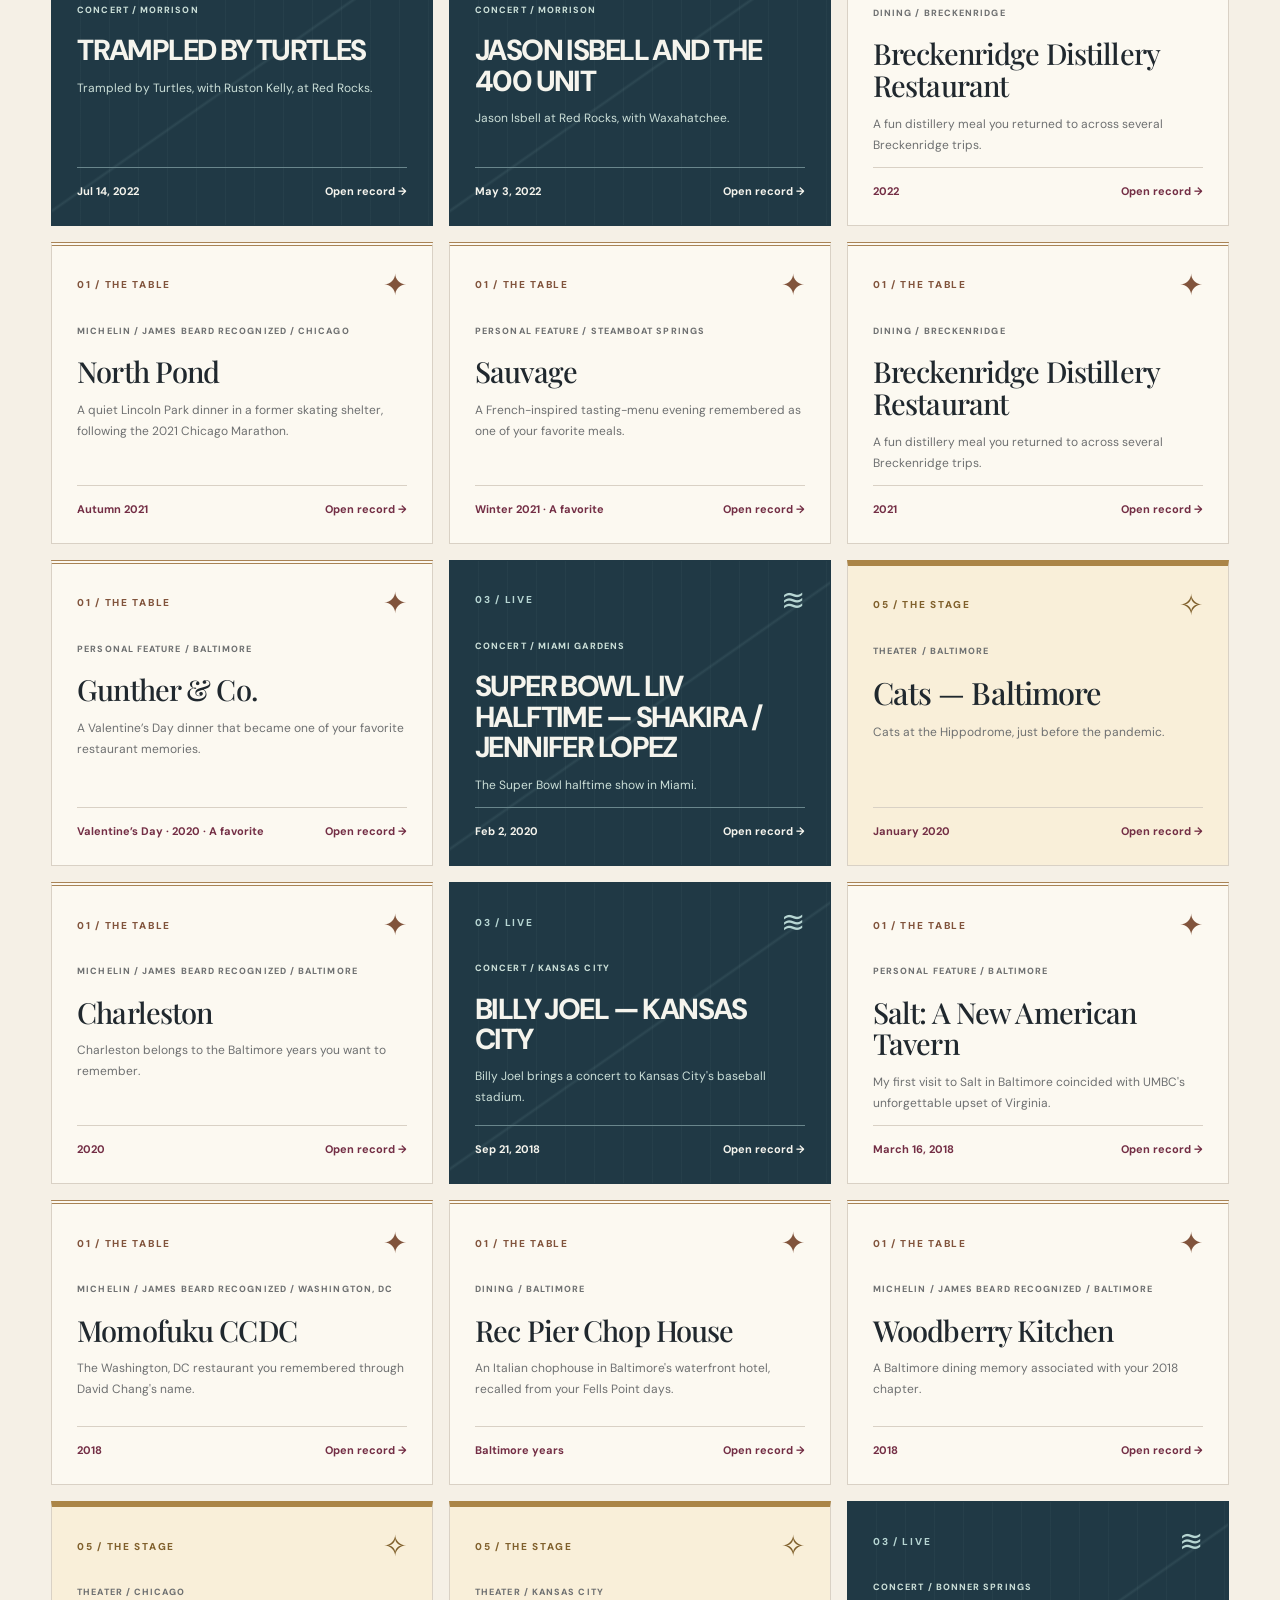
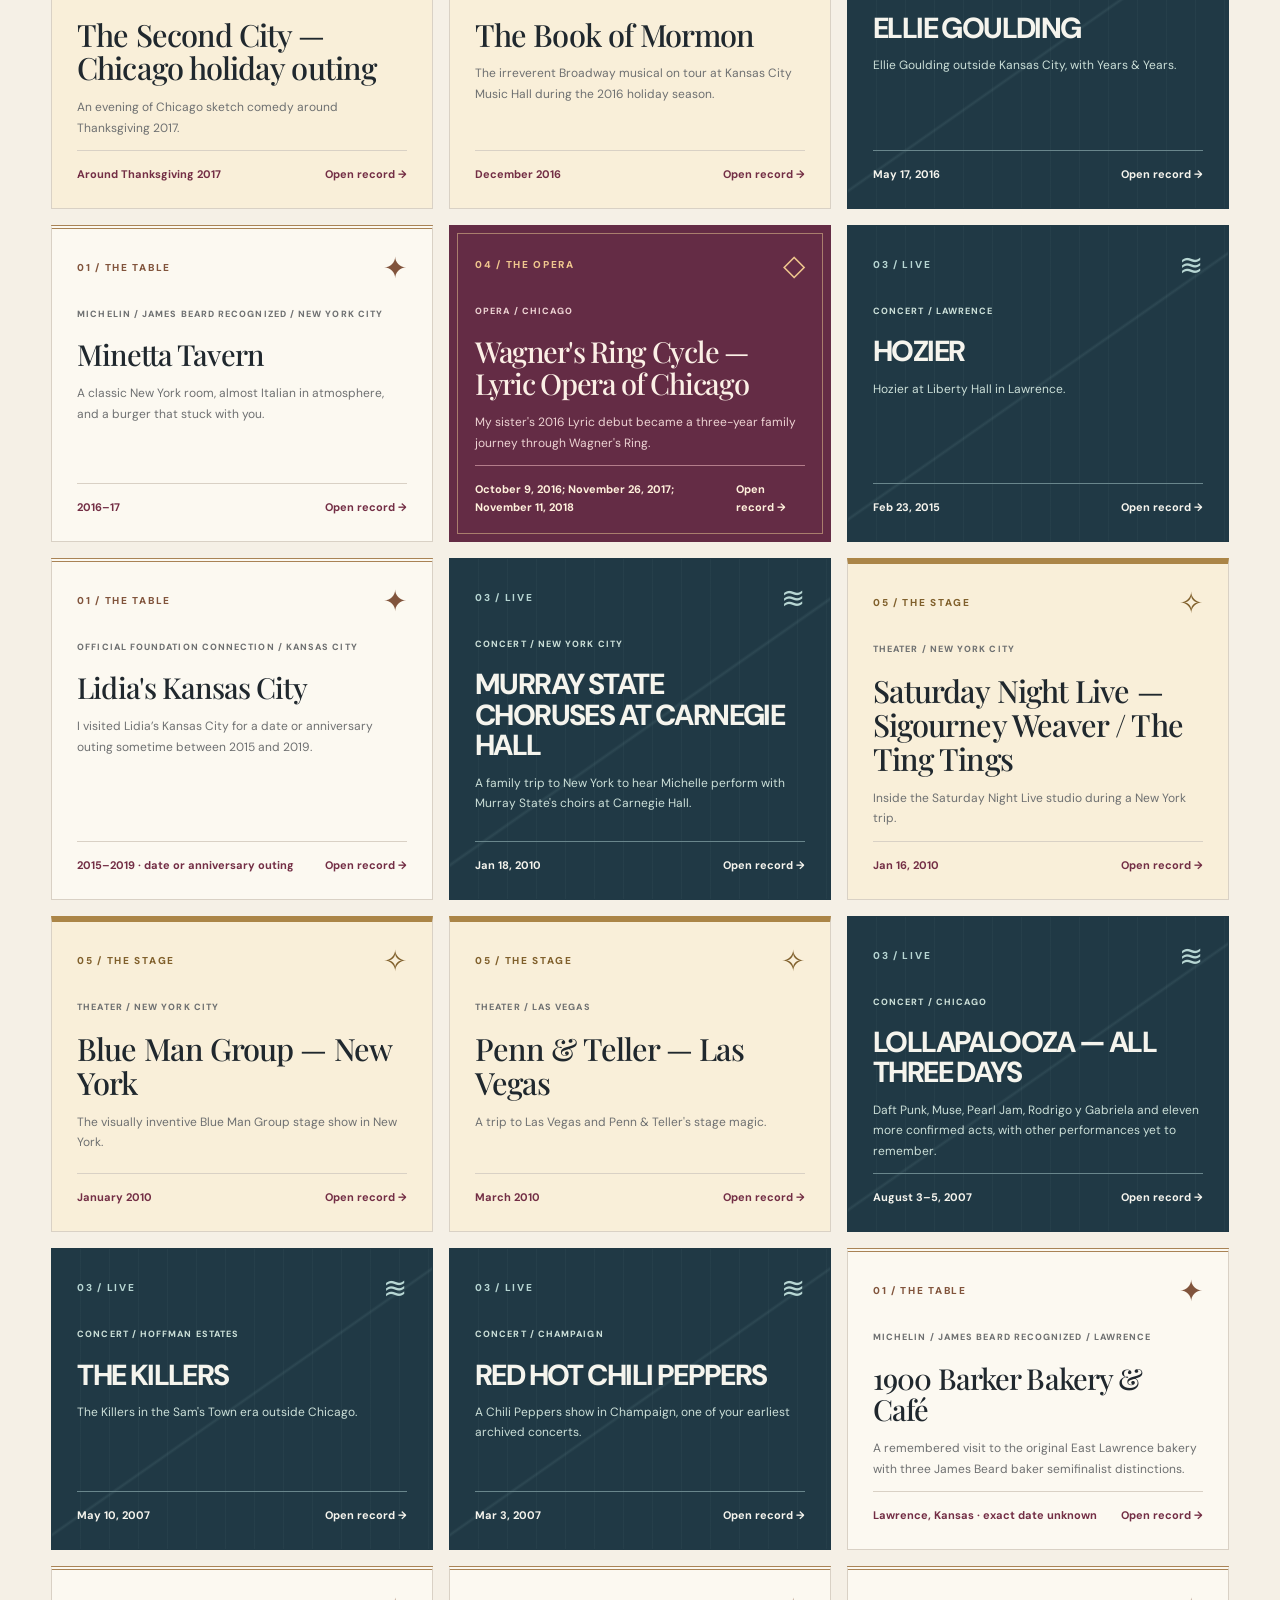
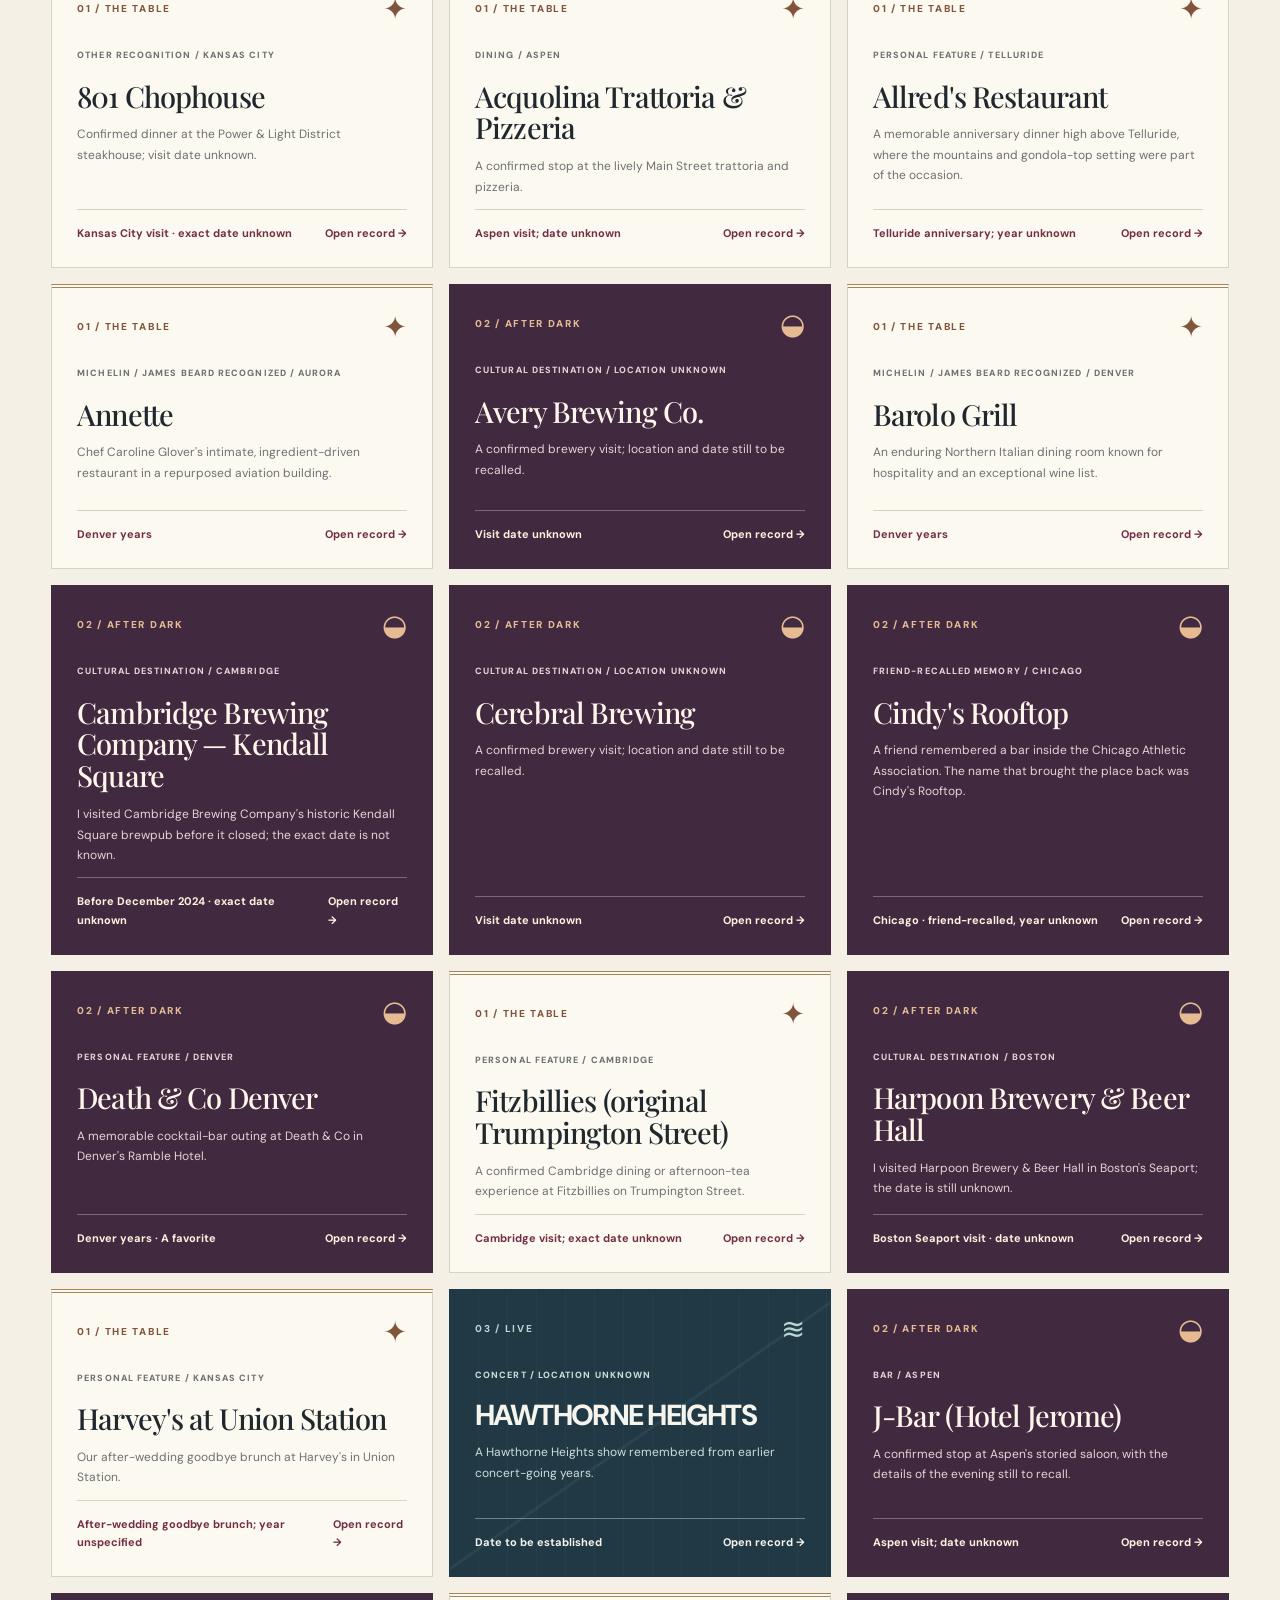
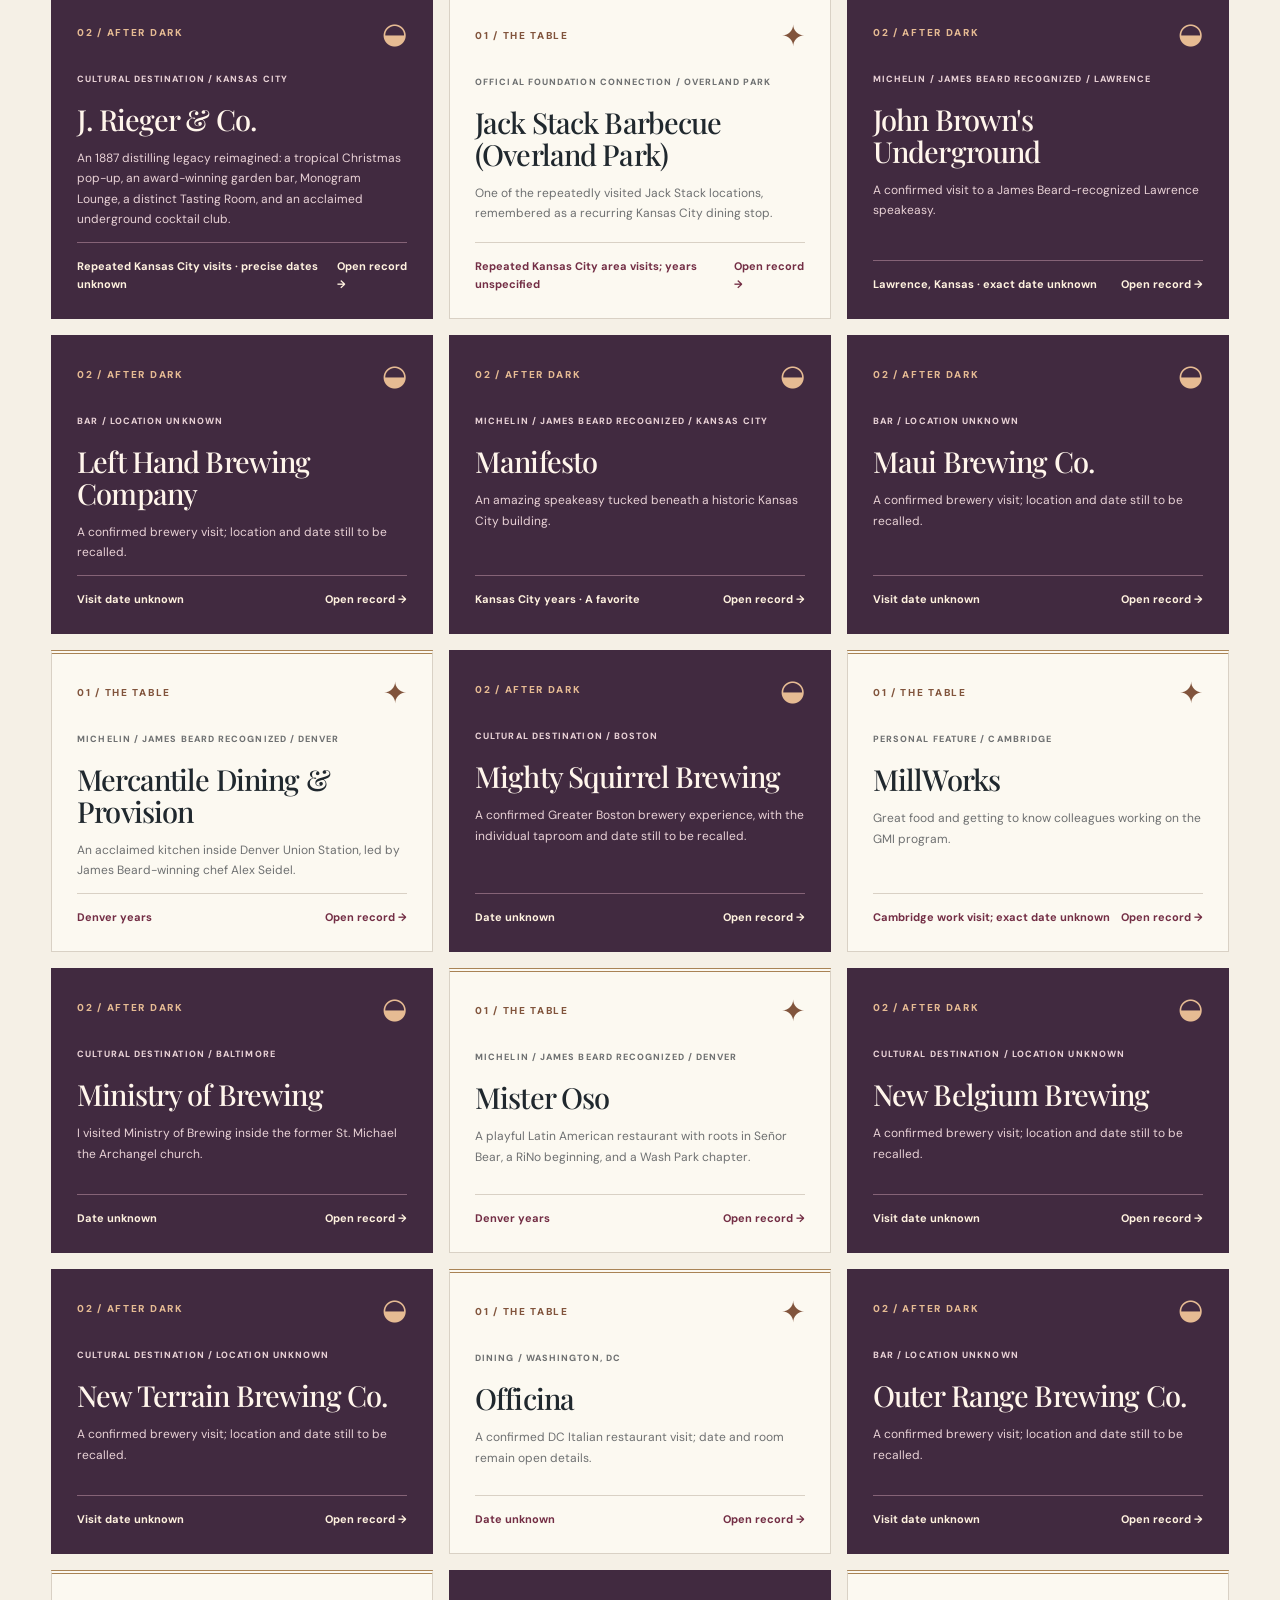
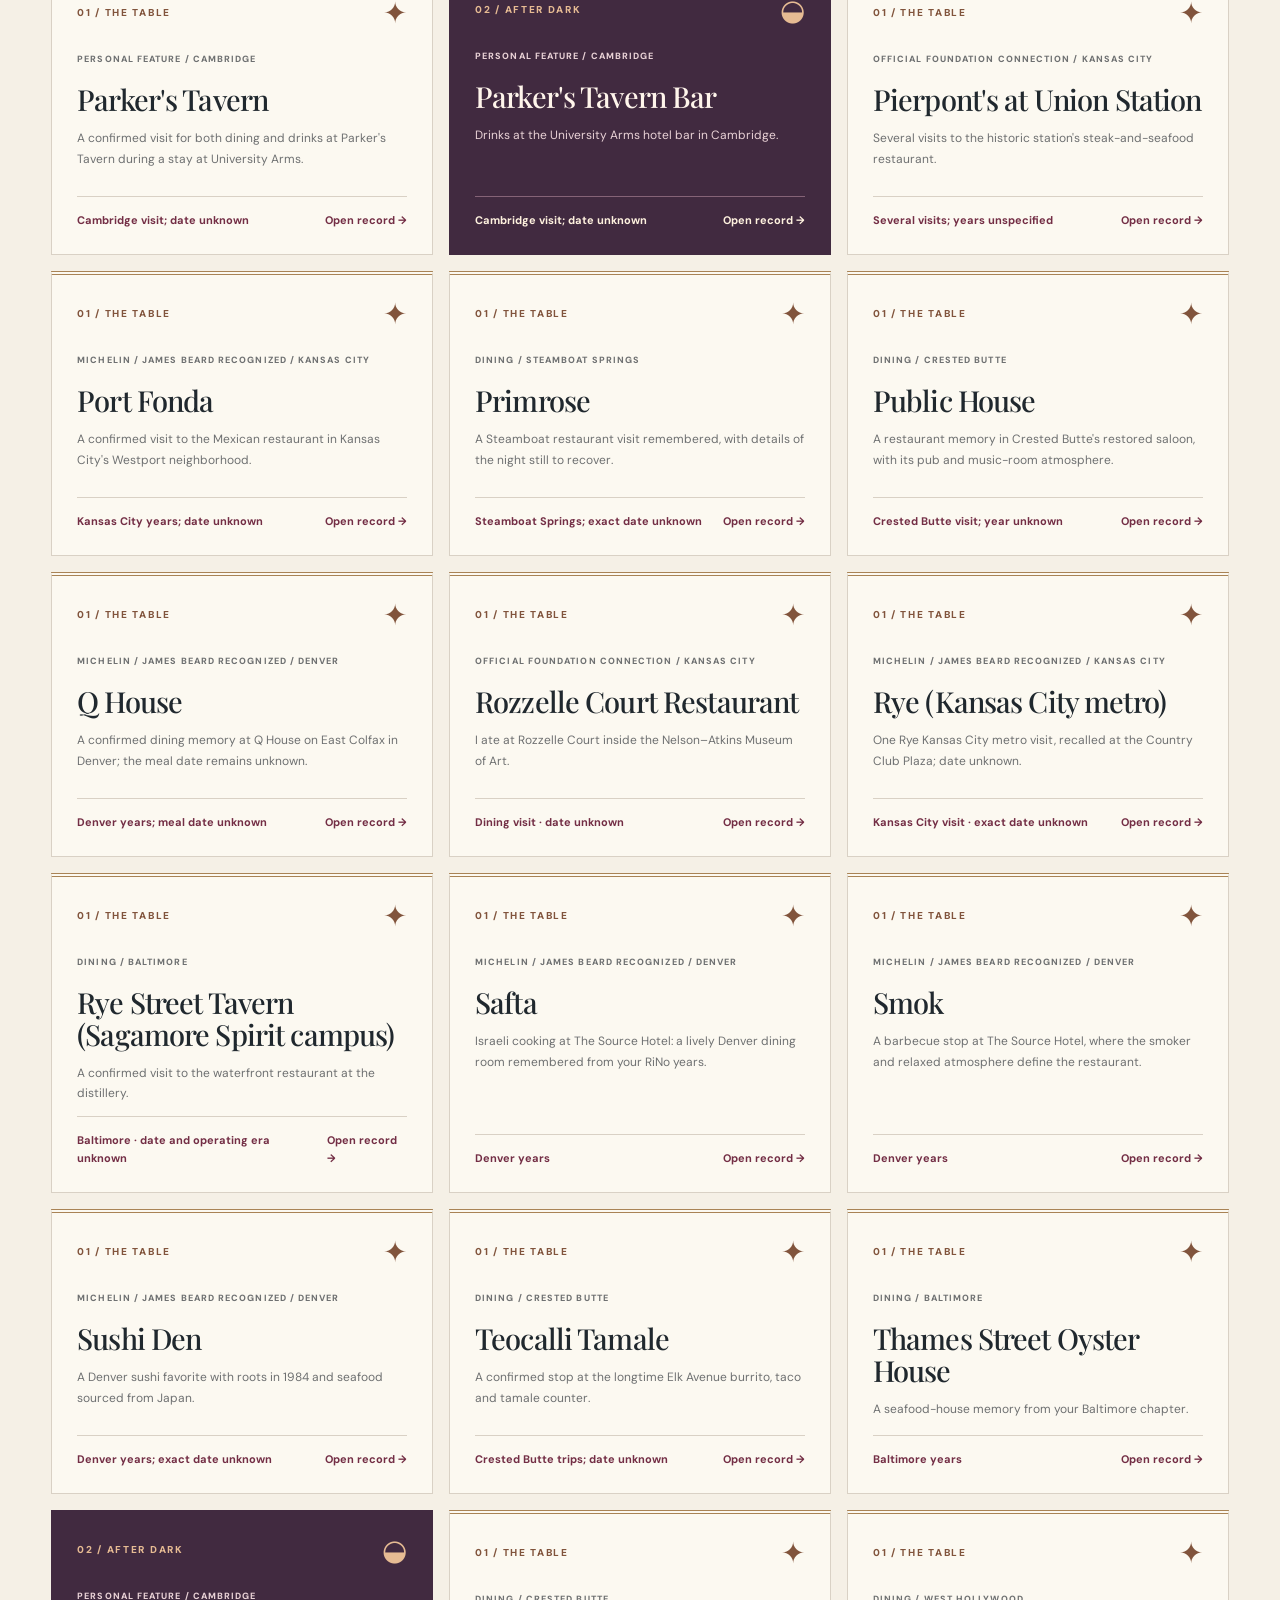
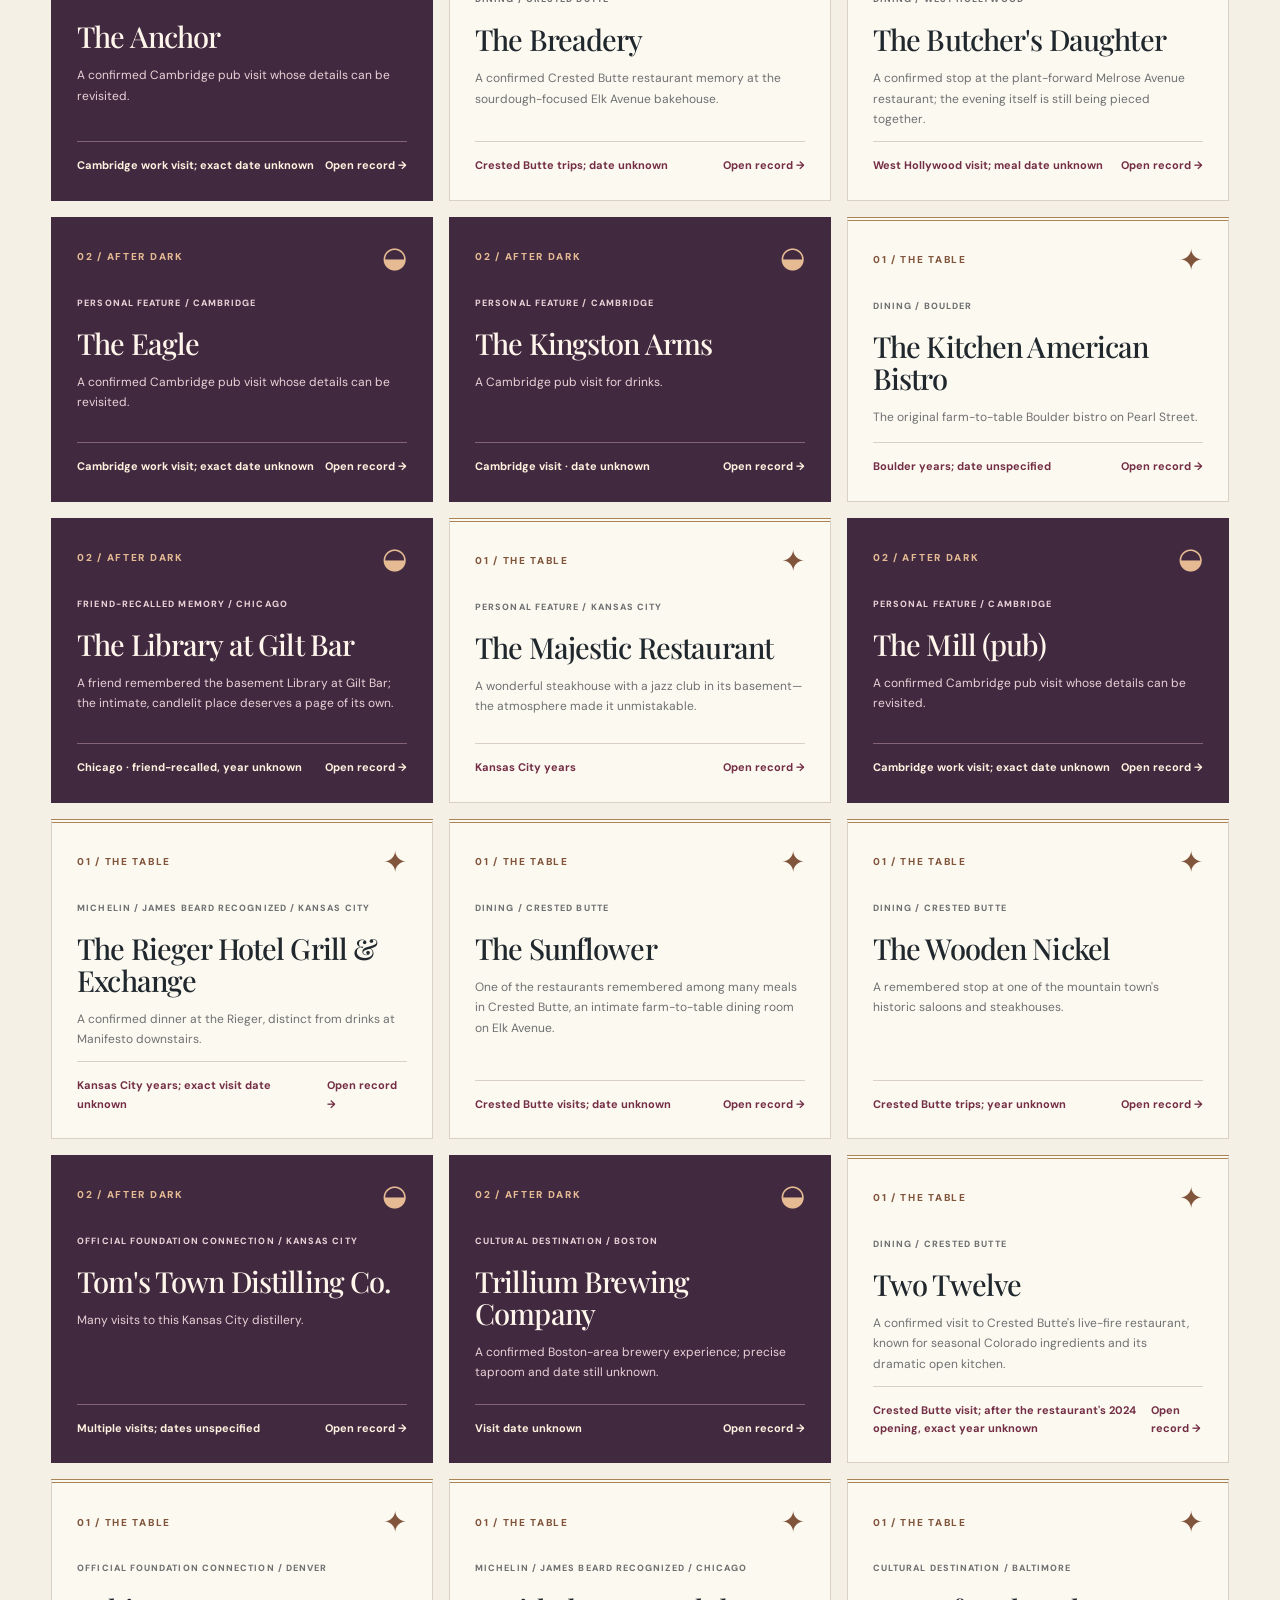
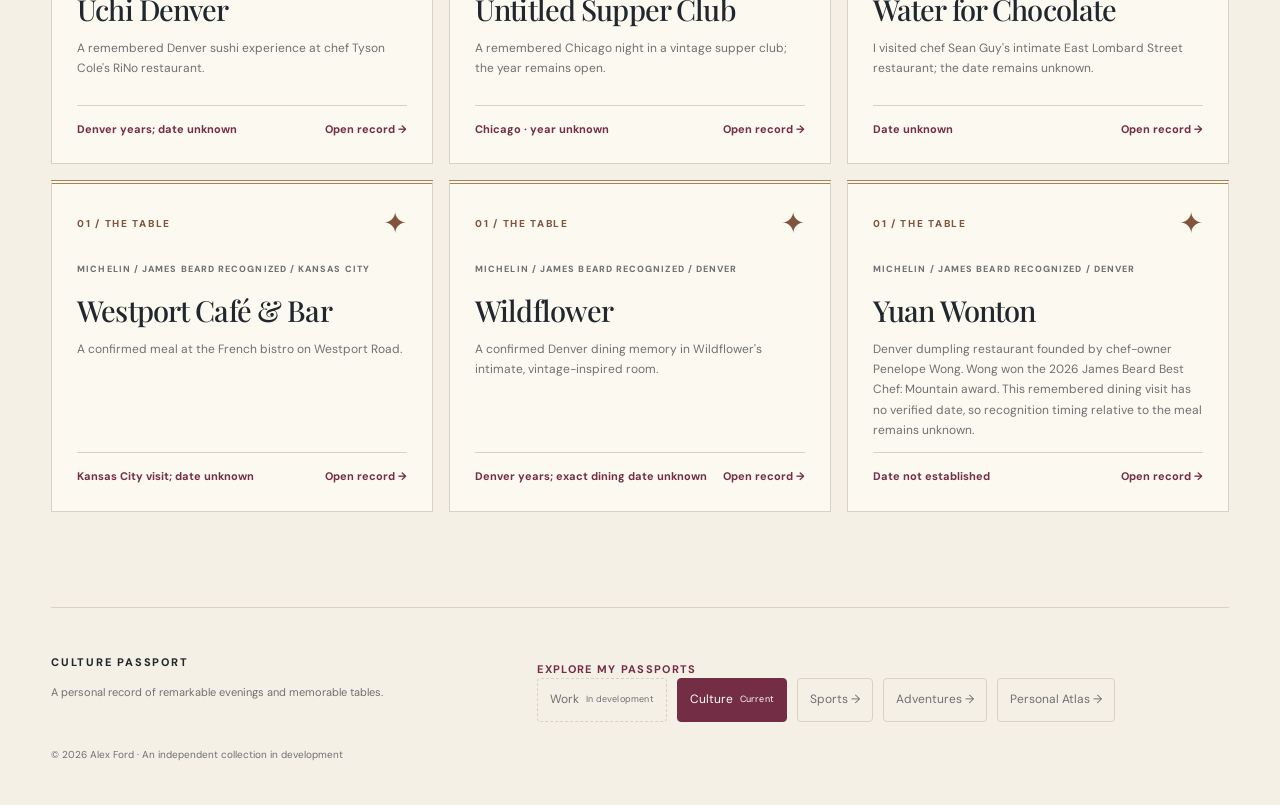
==== commit b992eca1: "Refresh chapter-specific design assets across Culture Passport pages" ====
--- a/explore.html
+++ b/explore.html
@@ -4,8 +4,8 @@
 <meta name="theme-color" content="#f5f0e6"><meta name="description" content="Culture Passport — a personal record of restaurants, concerts, opera, theater and film, organized by memory, venue and time.">
 <meta name="robots" content="noindex, nofollow">
 <title>Explore | Culture Passport · Alex Ford</title>
-<link rel="icon" href="./favicon.svg" type="image/svg+xml"><link rel="stylesheet" href="./assets/site.css?v=20261107a">
-<script defer src="./assets/app.js?v=20261107a"></script>
+<link rel="icon" href="./favicon.svg" type="image/svg+xml"><link rel="stylesheet" href="./assets/site.css?v=20261107b">
+<script defer src="./assets/app.js?v=20261107b"></script>
 </head><body data-page="explore"><a class="skip-link" href="#main">Skip to content</a><div class="layout"><header class="masthead">
   <a class="monogram" href="./index.html" aria-label="Culture Passport home">CP<span>✦</span></a>
   <a class="wordmark" href="./index.html">CULTURE <em>PASSPORT</em><small>ALEX FORD / AN EXPERIENCE ARCHIVE</small></a>
--- a/assets/site.css
+++ b/assets/site.css
@@ -227,3 +227,170 @@
 .interview-photo-link{font-size:13px;font-weight:700;color:var(--wine);text-decoration:underline;text-underline-offset:3px}
 .interview-photo-caption,.interview-photo-caveat{font-size:11px;color:var(--muted);line-height:1.55;margin:5px 0 0}
 .interview-photo-caveat{font-style:italic}
+
+/* Editorial ornaments are text glyphs, never platform emoji. Keep the palette consistent on iOS. */
+.monogram span,.tiny-star,.art-star,.chapter-symbol,.closing>span,.interview-banner>span,.feature-year{font-family:Georgia,'Times New Roman',serif;font-variant-emoji:text}
+.button-main>span{font-family:Georgia,'Times New Roman',serif;font-variant-emoji:text;color:var(--paper);font-size:17px;line-height:1}
+
+/* City-level Culture Map: editorial burgundy markers, accessible directory. */
+.culture-marker{width:30px;height:30px;border:2px solid var(--paper);background:var(--wine);color:var(--paper);border-radius:50%;font-size:11px;font-weight:800;font-variant-numeric:tabular-nums;box-shadow:0 2px 9px rgba(55,36,42,.28)}
+.leaflet-marker-icon:focus-visible,.city-summary:focus-visible{outline:3px solid var(--gold);outline-offset:3px}
+.map-unlocated{margin-top:18px;padding-top:8px;border-top:2px solid var(--wine)}
+.map-unlocated .city-summary strong{color:var(--wine)}
+
+
+/* CULTURE PASSPORT / SIX EDITORIAL CHAPTERS
+   Restrained type and architectural motifs, not platform emoji.
+   Experience styles must never imply awards, dates or setlists that are absent from data. */
+.record-card{position:relative;overflow:hidden;isolation:isolate;transition:border-color .18s ease,transform .18s ease,box-shadow .18s ease}
+.record-card:hover{transform:translateY(-3px);box-shadow:0 9px 24px rgba(32,40,46,.09)}
+.record-chapter{display:flex;justify-content:space-between;align-items:center;gap:14px;font-size:10px;letter-spacing:.17em;text-transform:uppercase;font-weight:800;margin-bottom:24px}
+.record-mark{font:400 29px/1 Georgia,serif;font-variant-emoji:text;letter-spacing:0}
+.record-card .eyebrow{margin:0 0 17px;font-size:9px;letter-spacing:.12em}
+.record-card h3{position:relative}
+.record-card--dining{background:#fcf9f1;border-top:4px double #a98355}
+.record-card--dining .record-chapter,.record-card--dining .record-mark{color:#81543c}
+.record-card--bar{background:#412a40;color:#fff5eb;border-color:#412a40}
+.record-card--bar .record-chapter,.record-card--bar .record-mark{color:#e6bb93}
+.record-card--bar .eyebrow,.record-card--bar p{color:#e9d2d6}
+.record-card--bar .record-footer{border-color:#856377;color:#fff2df}
+.record-card--concert{background:#203945;color:#f5f4ed;border-color:#203945;
+  background-image:linear-gradient(145deg,transparent 50%,rgba(149,189,191,.11) 50.5%,transparent 51%),repeating-linear-gradient(90deg,transparent 0 28px,rgba(192,223,217,.035) 28px 29px)}
+.record-card--concert .record-chapter,.record-card--concert .record-mark{color:#b7d6d3}
+.record-card--concert .eyebrow,.record-card--concert p{color:#cbdfd8}
+.record-card--concert .record-footer{border-color:#69868c;color:#f5f4ed}
+.record-card--concert h3{font-family:var(--sans);font-weight:800;text-transform:uppercase;letter-spacing:-.055em;line-height:1.05}
+.record-card--opera{background:#642c45;color:#fbefe5;border-color:#642c45;outline:1px solid #a97e6d;outline-offset:-9px}
+.record-card--opera .record-chapter,.record-card--opera .record-mark{color:#f0c78e}
+.record-card--opera .eyebrow,.record-card--opera p{color:#edd3d3}
+.record-card--opera .record-footer{border-color:#b47d8b;color:#fff1dc}
+.record-card--opera h3{font-weight:500;letter-spacing:-.045em}
+.record-card--theater{background:#f9efd9;border-top:6px solid #ab8547}
+.record-card--theater .record-chapter,.record-card--theater .record-mark{color:#80602c}
+.record-card--theater h3{font-size:clamp(26px,2.4vw,34px)}
+.record-card--film{background:#242c32;color:#fff9ee;border-color:#242c32;
+  background-image:linear-gradient(90deg,rgba(246,227,183,.10) 0 1px,transparent 1px),linear-gradient(180deg,rgba(255,255,255,.04),transparent);background-size:33px 100%,auto}
+.record-card--film .record-chapter,.record-card--film .record-mark{color:#e1b3ab}
+.record-card--film .eyebrow,.record-card--film p{color:#e0d8d2}
+.record-card--film .record-footer{border-color:#667078;color:#fff6e9}
+.record-card--film h3{font-family:var(--sans);font-size:clamp(24px,2.2vw,31px);line-height:1.15;font-weight:700}
+.record-card--bar:hover,.record-card--concert:hover,.record-card--opera:hover,.record-card--film:hover{border-color:#bd9982}
+
+.detail{max-width:1040px;padding-top:16px}
+.experience-cover{position:relative;isolation:isolate;overflow:hidden;background:#fcf9f2;border:1px solid var(--line);
+  padding:clamp(29px,5.3vw,66px);min-height:340px;display:flex;flex-direction:column;justify-content:center;margin:8px 0 23px}
+.experience-cover>*{position:relative;z-index:1}
+.cover-topline{display:flex;justify-content:space-between;align-items:center;gap:15px;
+  border-bottom:1px solid currentColor;padding:0 0 14px;margin-bottom:45px;
+  font-size:10px;letter-spacing:.2em;font-weight:800;text-transform:uppercase}
+.cover-symbol{font:400 29px/1 Georgia,serif;font-variant-emoji:text;letter-spacing:0}
+.cover-genre{font-size:10px;text-transform:uppercase;letter-spacing:.24em;font-weight:800;margin:0 0 14px}
+.detail .experience-cover h1{margin:0 0 24px;max-width:900px;font:500 clamp(42px,6.5vw,83px)/1.1 var(--serif);
+  letter-spacing:-.055em;overflow-wrap:anywhere}
+.cover-deck{font:400 clamp(16px,2vw,23px)/1.5 var(--serif);max-width:700px;margin:0 0 30px}
+.cover-baseline{display:flex;justify-content:space-between;flex-wrap:wrap;gap:8px 22px;margin-top:auto;
+  padding-top:17px;border-top:1px solid currentColor;text-transform:uppercase;font-size:10px;
+  letter-spacing:.08em;font-weight:750}
+.detail .memory-period{display:none}
+.detail .experience-orientation{margin-top:18px}
+.detail .memory-heading{max-width:820px}
+.detail--dining .experience-cover{color:#603444;background:linear-gradient(155deg,#fffdf6,#efe5d5);border-top:6px double #b08a57}
+.detail--dining .experience-cover:before{content:"TABLE";position:absolute;right:-7%;bottom:18%;font:500 clamp(120px,19vw,265px)/1 var(--serif);
+  color:rgba(146,112,73,.07);transform:rotate(-12deg);pointer-events:none}
+.detail--dining .cover-topline,.detail--dining .cover-baseline{border-color:#bcaa91}
+.detail--bar .experience-cover{color:#fff6e9;background:radial-gradient(circle at 90% 10%,#795271 0,transparent 39%),#372239;
+  border:1px solid #735671}
+.detail--bar .experience-cover:before{content:"";position:absolute;inset:16px;border:1px solid rgba(230,180,160,.45);pointer-events:none}
+.detail--bar .cover-topline,.detail--bar .cover-baseline{border-color:#916e87}
+.detail--bar .cover-symbol{color:#e7c1a5}
+.detail--concert .experience-cover{background:linear-gradient(125deg,#142932,#2a5260);color:#f7f5e9;border-color:#284c57;
+  background-image:repeating-linear-gradient(90deg,transparent 0 43px,rgba(255,255,255,.024) 43px 44px),linear-gradient(125deg,#142932,#2a5260)}
+.detail--concert .experience-cover:before{content:"LIVE";position:absolute;right:-3%;bottom:12%;font:900 clamp(130px,22vw,300px)/.85 var(--sans);
+  color:rgba(177,208,206,.10);letter-spacing:-.07em;pointer-events:none}
+.detail--concert .experience-cover h1{font-family:var(--sans);font-weight:800;text-transform:uppercase;line-height:1.03;letter-spacing:-.055em}
+.detail--concert .cover-topline,.detail--concert .cover-baseline{border-color:#63858a}
+.detail--opera .experience-cover{background:linear-gradient(145deg,#612940,#3a2037);color:#fff0dd;border:2px solid #b49665}
+.detail--opera .experience-cover:before{content:"";position:absolute;inset:17px;border:1px solid rgba(244,205,156,.5);pointer-events:none}
+.detail--opera .cover-topline,.detail--opera .cover-baseline{border-color:#aa866f}
+.detail--opera .cover-symbol{color:#eed6a5}
+.detail--opera .experience-cover h1{font-weight:400;line-height:1.2}
+.detail--theater .experience-cover{background:linear-gradient(125deg,#f9eecd,#fffaf0);color:#493b33;border:1px solid #b69a6c;border-top:10px solid #957240}
+.detail--theater .experience-cover:before{content:"PLAYBILL";position:absolute;top:45%;right:-20%;font:800 clamp(80px,14vw,165px)/1 var(--sans);
+  color:rgba(138,99,49,.07);transform:rotate(-90deg);pointer-events:none}
+.detail--theater .cover-topline,.detail--theater .cover-baseline{border-color:#bdac8e}
+.detail--film .experience-cover{background:#20262d;color:#fff8ec;border:1px solid #434a4e;
+  background-image:linear-gradient(180deg,rgba(0,0,0,.32),rgba(56,50,51,.08)),repeating-linear-gradient(90deg,transparent 0 59px,rgba(255,255,255,.015) 59px 60px)}
+.detail--film .experience-cover:before,.detail--film .experience-cover:after{content:"";position:absolute;left:16px;right:16px;height:12px;
+  background:repeating-linear-gradient(90deg,rgba(255,238,208,.27) 0 16px,transparent 16px 45px);opacity:.7}
+.detail--film .experience-cover:before{top:10px}.detail--film .experience-cover:after{bottom:10px}
+.detail--film .experience-cover h1{font-family:var(--sans);font-weight:700;letter-spacing:-.06em}
+.detail--film .cover-topline,.detail--film .cover-baseline{border-color:#697279}
+.detail--film .cover-symbol{color:#e2bd9f}
+
+.experience-program{position:relative;margin:44px 0 54px;padding:clamp(25px,4.5vw,49px);
+  border:1px solid var(--line);background:var(--cream);overflow:hidden}
+.experience-program>.eyebrow{margin-bottom:14px}
+.detail .experience-program h2{font:500 clamp(31px,4.1vw,48px)/1.15 var(--serif);
+  margin:0 0 23px;letter-spacing:-.045em}
+.experience-program .program-intro{font:400 clamp(15px,1.7vw,19px)/1.7 var(--serif);max-width:68ch;margin:0 0 26px}
+.program-facts{display:grid;grid-template-columns:repeat(2,minmax(0,1fr));margin:19px 0 13px;gap:0 35px}
+.program-fact{padding:17px 0;border-top:1px solid var(--line);min-width:0}
+.program-fact dt{font-size:10px;font-weight:800;text-transform:uppercase;letter-spacing:.13em;margin-bottom:6px}
+.program-fact dd{margin:0;font-size:14px;line-height:1.6;overflow-wrap:anywhere}
+.experience-program>a,.opera-act a{color:inherit;text-underline-offset:4px;font-size:12px;font-weight:800;display:inline-block;margin:12px 0 0}
+.experience-program--dining{background:#fff9ef;border-top:4px double #a88557}
+.experience-program--dining .eyebrow{color:#926e44}
+.experience-program--bar{background:#39273a;color:#fff3e6;border-color:#6f5769}
+.experience-program--bar .eyebrow,.experience-program--bar .program-fact dt{color:#e1bbad}
+.experience-program--bar .program-fact{border-color:#7a6070}
+.experience-program--concert{background:#e8efef;border-top:5px solid #315766}
+.experience-program--concert .eyebrow{color:#315766}
+.concert-lineup{display:grid;grid-template-columns:repeat(3,minmax(0,1fr));gap:15px;margin:25px 0}
+.concert-day{background:#fbfcf8;padding:20px 22px;border-top:3px solid #386879;min-width:0}
+.detail .concert-day h3{font:800 13px/1.4 var(--sans);letter-spacing:.04em;text-transform:uppercase;margin:0 0 13px;color:#315766}
+.concert-performers{list-style:none;padding:0;margin:0;display:grid;gap:9px}
+.concert-performers li{font:600 14px/1.45 var(--sans);padding-bottom:8px;border-bottom:1px solid #d9e5e5}
+.experience-program--opera{background:#f8f0e6;border:1px solid #b99f80;border-top:5px solid #692c44}
+.experience-program--opera .eyebrow{color:#692c44}
+.opera-acts{list-style:none;padding:0;margin:6px 0;display:grid;gap:0}
+.opera-act{display:grid;grid-template-columns:55px minmax(0,1fr);gap:17px;padding:23px 0;border-top:1px solid #ccbba6}
+.opera-act-number{font:400 28px/1 var(--serif);color:#8b5166}
+.detail .opera-act h3{font:500 clamp(22px,3vw,34px)/1.2 var(--serif);margin:0 0 8px}
+.opera-date{font-size:13px;font-weight:750;color:#673b4d;margin:0}
+.opera-credit{margin:6px 0 0;font-size:12px;color:#625658}
+.experience-program--theater{background:#fff7e4;border:1px solid #bc9b67;border-top:8px solid #a07a43}
+.experience-program--theater:before{content:"";position:absolute;inset:13px;border:1px dashed rgba(144,107,54,.35);pointer-events:none}
+.experience-program--theater>*{position:relative}
+.experience-program--theater .eyebrow,.experience-program--theater dt{color:#8b6438}
+.experience-program--film{background:#252c32;color:#fff5e8;border:1px solid #404c53;padding-left:clamp(34px,5.4vw,65px)}
+.experience-program--film:before{content:"";position:absolute;left:10px;top:0;bottom:0;width:10px;
+  background:repeating-linear-gradient(180deg,#c7ae91 0 15px,transparent 15px 42px);opacity:.7}
+.experience-program--film .eyebrow,.experience-program--film dt{color:#edbdad}
+.experience-program--film .program-fact{border-color:#566068}
+.experience-program--film a{color:#f3c5b4}
+.timeline-entry{border-left:4px solid transparent}
+.timeline-entry--dining{border-left-color:#a88557}
+.timeline-entry--bar{border-left-color:#76516b;background:#f7f1f5}
+.timeline-entry--concert{border-left-color:#315766;background:#eef2f2}
+.timeline-entry--opera{border-left-color:#813854;background:#f9eef3}
+.timeline-entry--theater{border-left-color:#ac8141;background:#fbf5e8}
+.timeline-entry--film{border-left-color:#333d45;background:#f0f0ef}
+.feature-row--concert,.feature-row--opera,.feature-row--film{padding-left:12px;border-left:3px solid var(--blue)}
+.feature-row--opera{border-left-color:var(--wine)}.feature-row--film{border-left-color:var(--dark)}
+.chapter-concert{background:linear-gradient(155deg,#f0f5f3,var(--cream));border-top:3px solid #315766}
+.chapter-opera{background:linear-gradient(155deg,#f5eced,var(--cream));border-top:3px solid #813854}
+.chapter-theater{background:linear-gradient(155deg,#fcf3e2,var(--cream));border-top:3px solid #ac8141}
+.chapter-film{background:linear-gradient(155deg,#ecedf0,var(--cream));border-top:3px solid #333d45}
+.chapter-dining{border-top:3px solid #a88557}.chapter-bar{border-top:3px solid #76516b}
+@media(max-width:720px){
+  .experience-cover{min-height:300px;padding:27px 24px}
+  .cover-topline{margin-bottom:32px}
+  .detail .experience-cover h1{font-size:clamp(38px,10vw,61px);overflow-wrap:anywhere}
+  .detail--concert .experience-cover h1,.detail--film .experience-cover h1{font-size:clamp(34px,9vw,55px)}
+  .cover-baseline{font-size:9px}
+  .experience-program{padding:24px 20px}
+  .program-facts,.concert-lineup{grid-template-columns:1fr}
+  .opera-act{grid-template-columns:38px minmax(0,1fr);gap:12px}
+  .opera-act-number{font-size:23px}
+}
+@media(prefers-reduced-motion:reduce){.record-card{transition:none}.record-card:hover{transform:none}}
